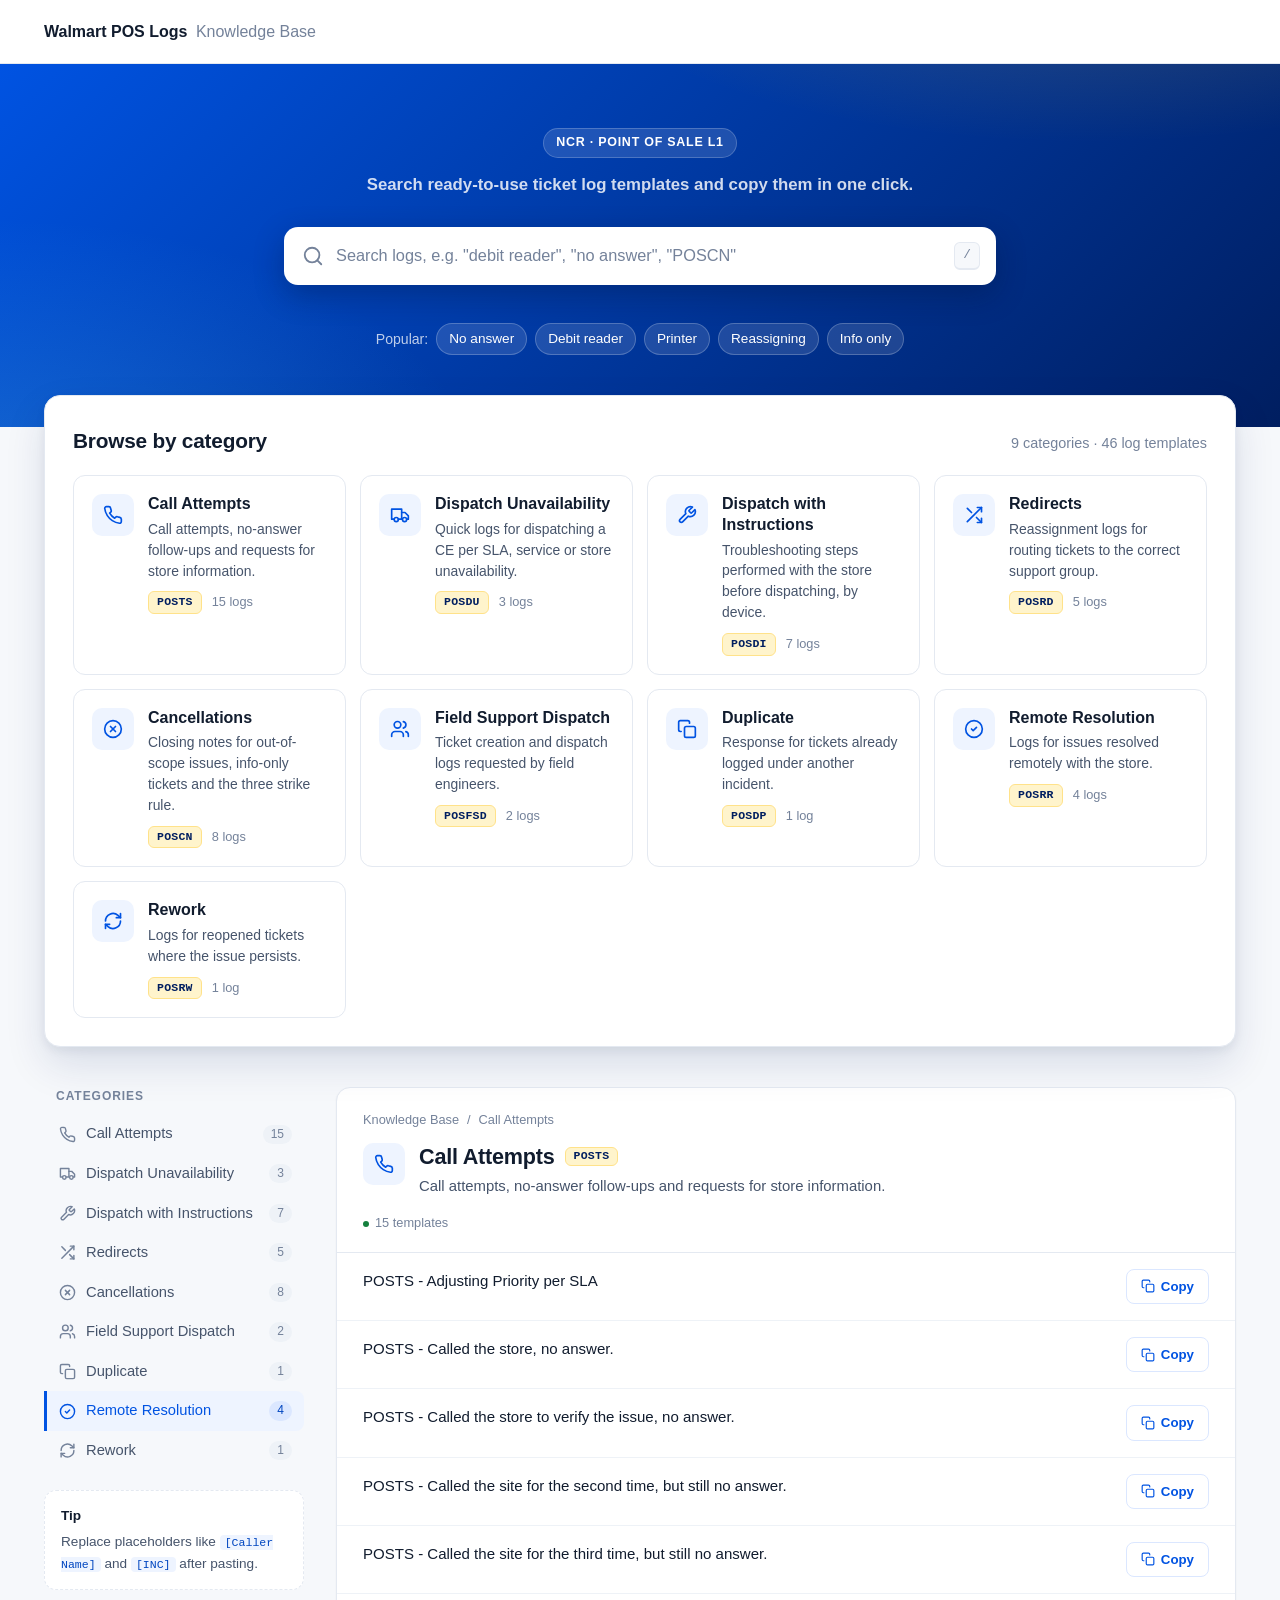
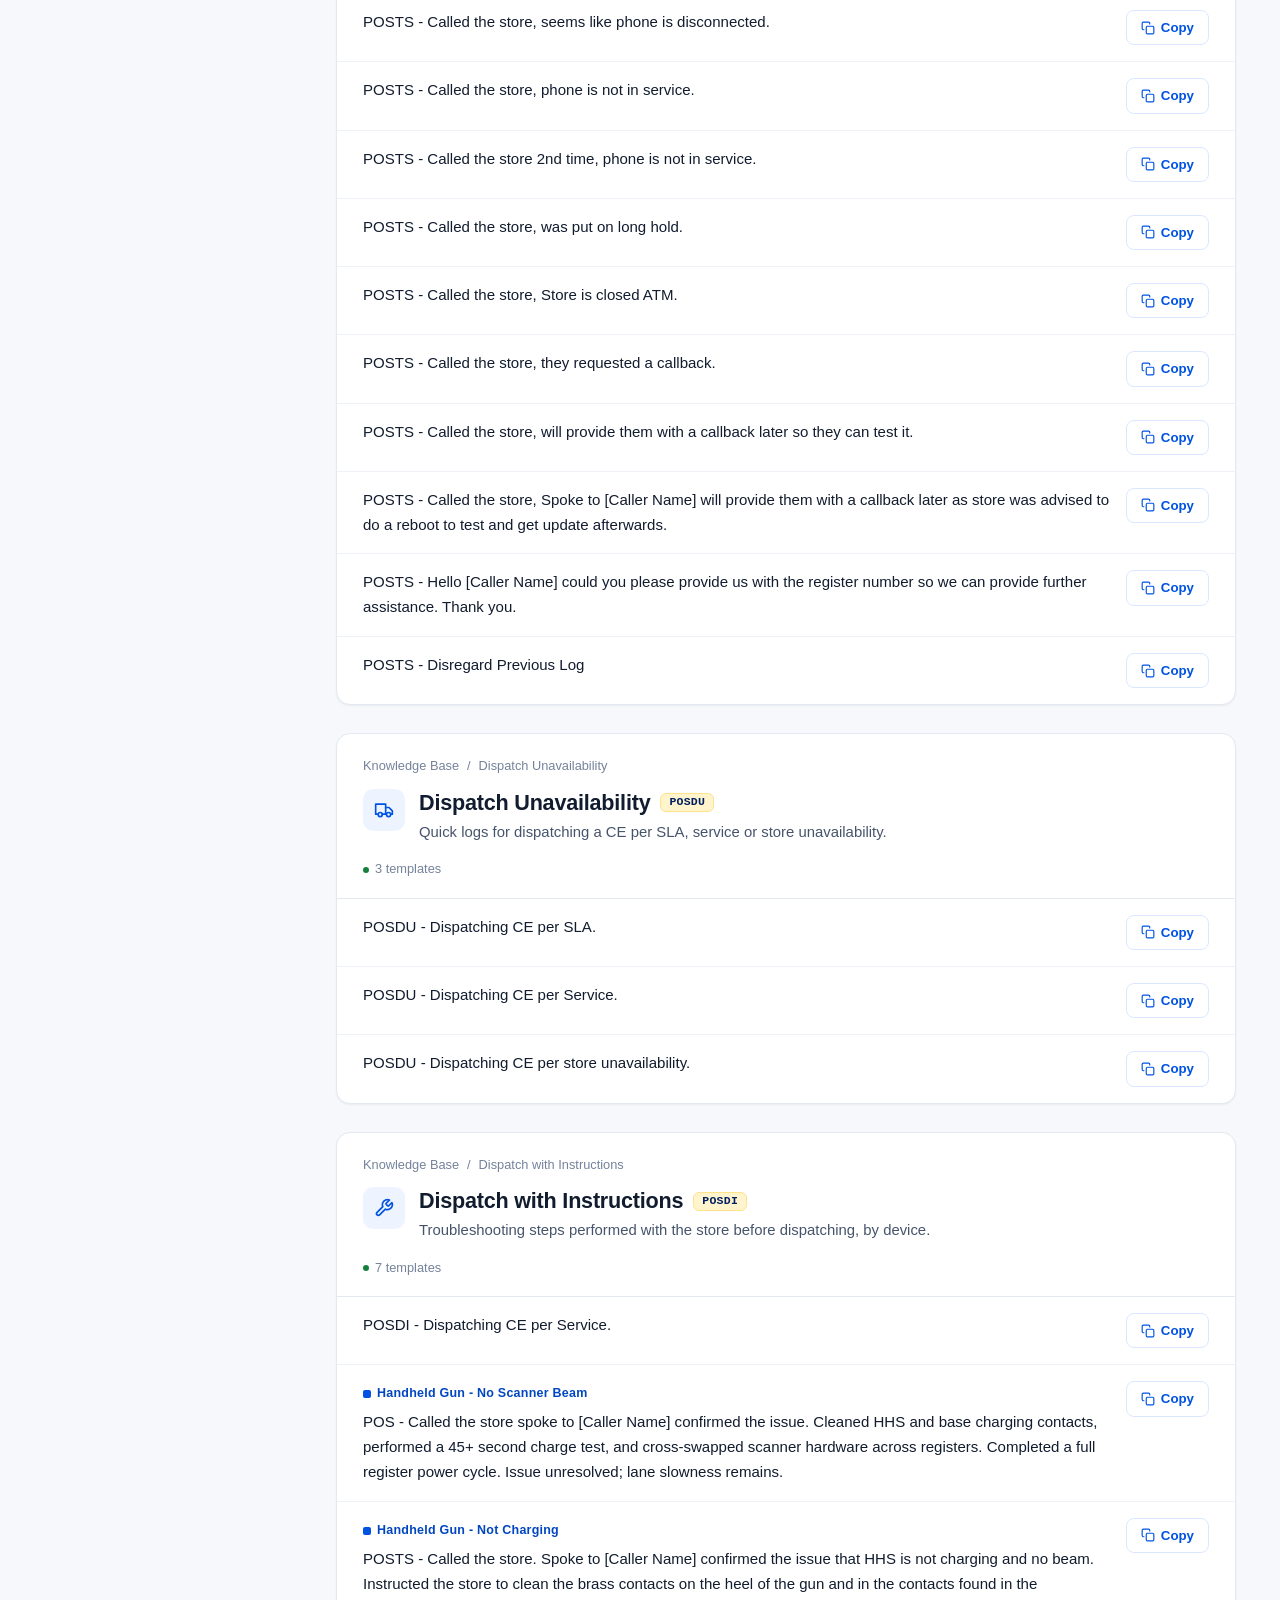
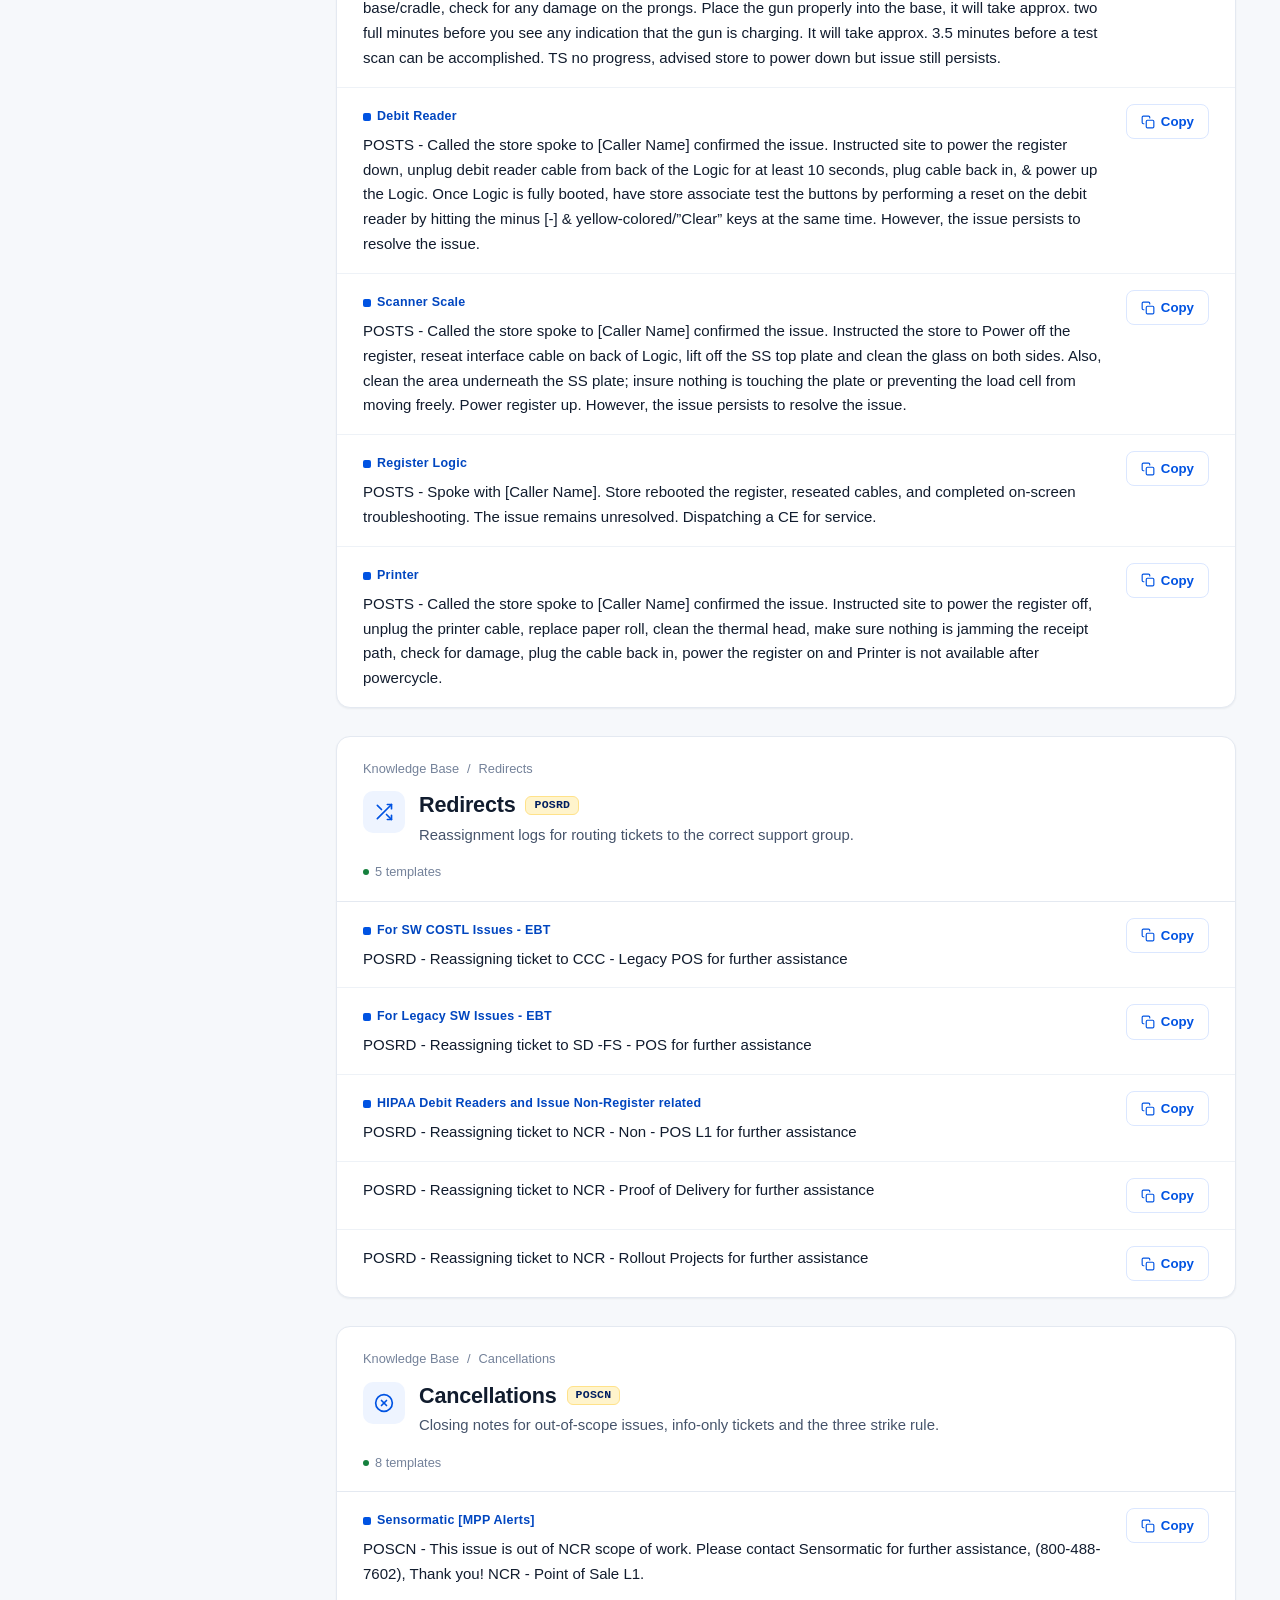
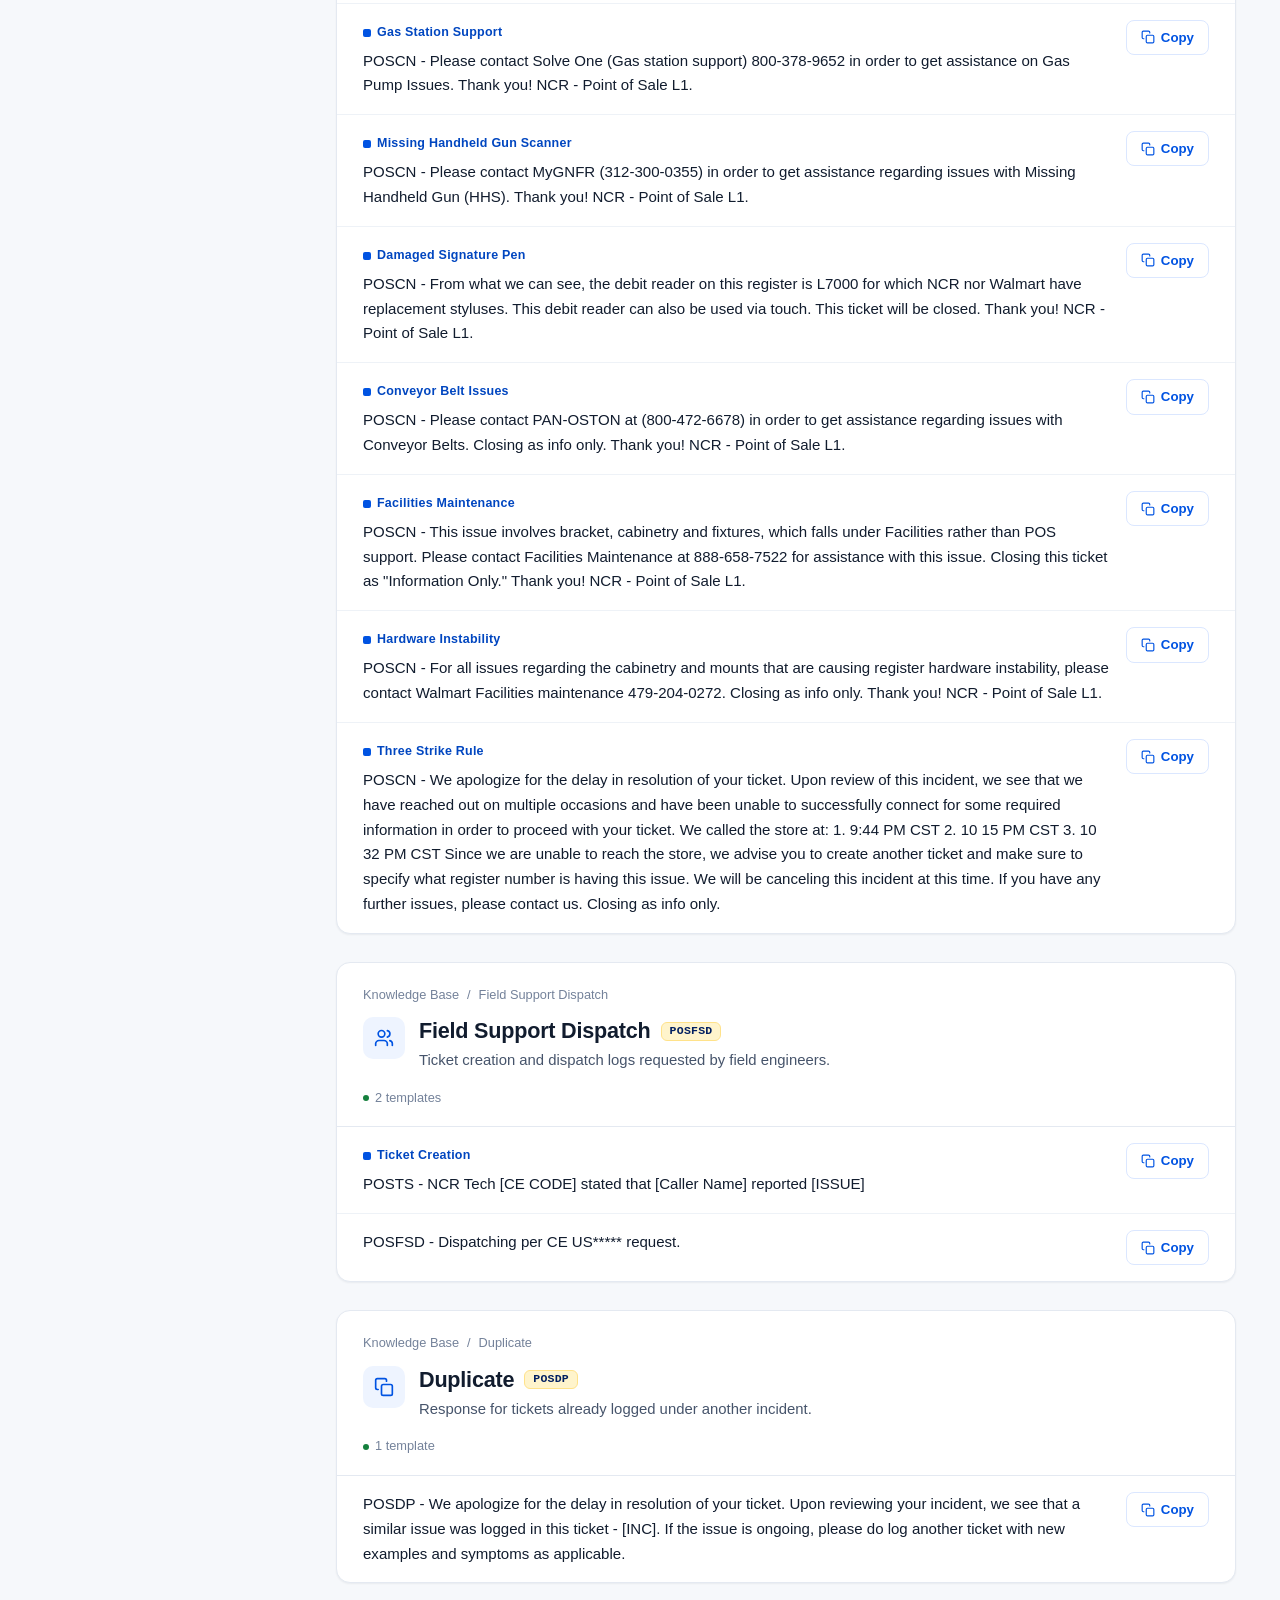
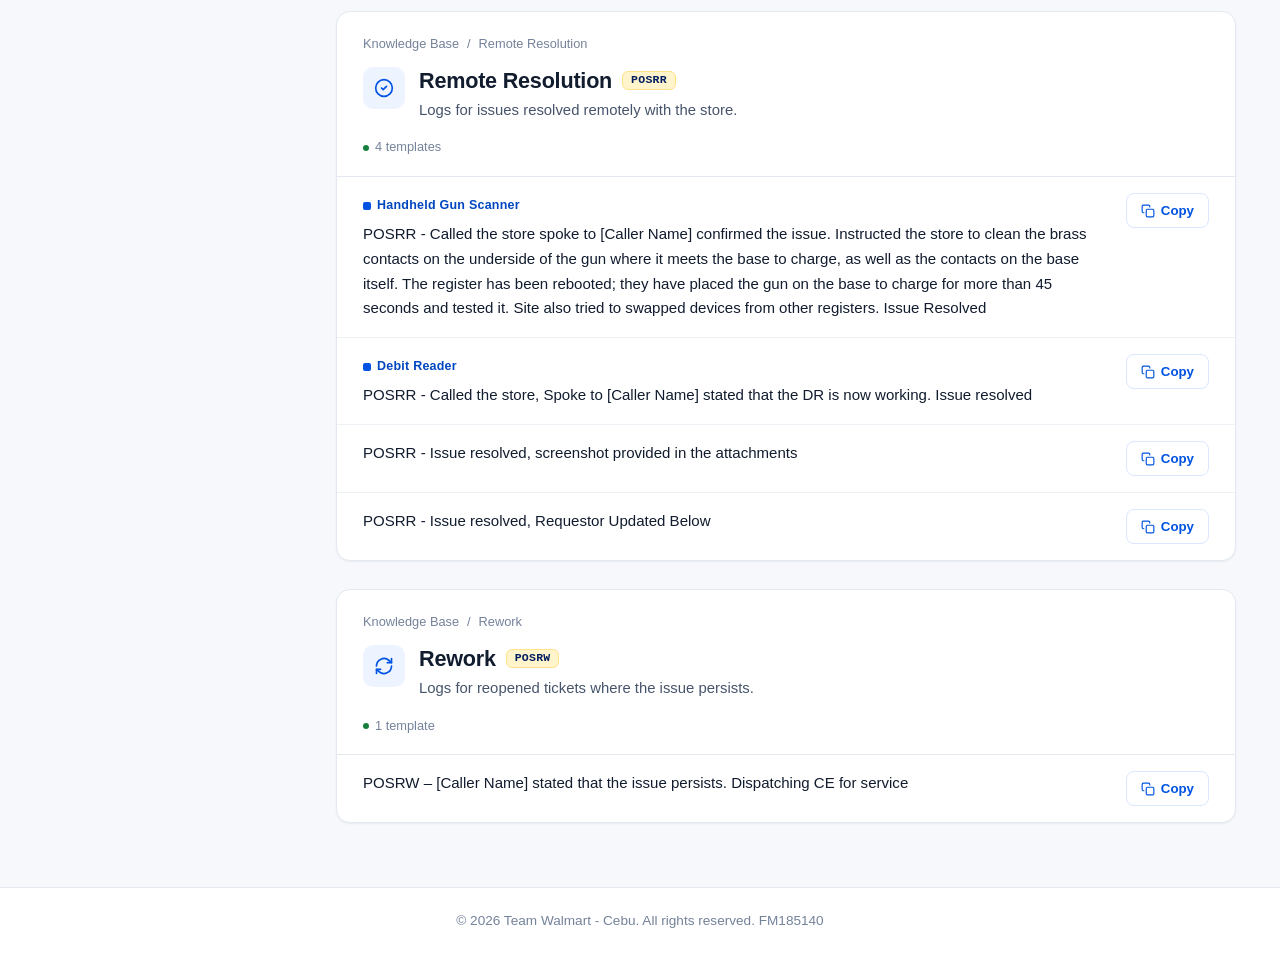
==== index.html @ 6856129a "Update header by removing logo and brand mark Removed logo image and commented out brand mark SVG." ====
<!DOCTYPE html>
<html lang="en">
<head>
  <meta charset="UTF-8">
  <meta name="viewport" content="width=device-width, initial-scale=1.0">
  <title>Walmart POS Logs — Knowledge Base</title>
  <link rel="icon" type="image/png" href="./img/walmart_ico.png">
  <link rel="stylesheet" href="style.css">
</head>
<body>
  <div id="top-anchor"></div>

  <header class="kb-topbar">
    <div class="kb-topbar-inner">
      <a href="#top-anchor" class="kb-brand">
        <!--span class="kb-brand-mark" aria-hidden="true">
          <svg viewBox="0 0 24 24" fill="none" stroke="currentColor" stroke-width="2" stroke-linecap="round" stroke-linejoin="round"><path d="M4 19.5v-15A2.5 2.5 0 0 1 6.5 2H20v20H6.5a2.5 2.5 0 0 1 0-5H20"/></svg>
      </span-->
        <span class="kb-brand-text">Walmart POS Logs <span class="kb-brand-sub"> Knowledge Base</span></span>
      </a>
     <!--nav class="kb-topnav" aria-label="Primary">
        <a href="#categories">Categories</a>
        <a href="#articles">All logs</a>
    </nav-->
    </div>
  </header>

  <section class="kb-hero">
    <div class="kb-hero-inner">
      <p class="kb-eyebrow">NCR · Point of Sale L1</p>
      <h2 class="kb-hero-lead">Search ready-to-use ticket log templates and copy them in one click.</h2>
      <div class="kb-search" role="search">
        <svg class="kb-search-icon" viewBox="0 0 24 24" fill="none" stroke="currentColor" stroke-width="2" stroke-linecap="round" stroke-linejoin="round" aria-hidden="true"><circle cx="11" cy="11" r="8"/><path d="m21 21-4.3-4.3"/></svg>
        <input type="search" id="kb-search-input" placeholder="Search logs, e.g. &quot;debit reader&quot;, &quot;no answer&quot;, &quot;POSCN&quot;" autocomplete="off" aria-label="Search logs">
        <kbd class="kb-search-kbd" aria-hidden="true">/</kbd>
      </div>
      <p class="kb-search-status" id="kb-search-status" aria-live="polite"></p>
      <div class="kb-popular">
        <span>Popular:</span>
        <button type="button" class="kb-chip" data-query="no answer">No answer</button>
        <button type="button" class="kb-chip" data-query="debit reader">Debit reader</button>
        <button type="button" class="kb-chip" data-query="printer">Printer</button>
        <button type="button" class="kb-chip" data-query="reassigning">Reassigning</button>
        <button type="button" class="kb-chip" data-query="info only">Info only</button>
      </div>
    </div>
  </section>

  <main class="hub">
    <section id="categories" class="kb-categories" aria-labelledby="categories-title">
      <div class="kb-section-head">
        <h2 id="categories-title">Browse by category</h2>
        <p>9 categories · 46 log templates</p>
      </div>
      <div class="grid">
        <a href="#pos" class="card">
          <span class="card-icon"><svg class="icon" viewBox="0 0 24 24" fill="none" stroke="currentColor" stroke-width="2" stroke-linecap="round" stroke-linejoin="round" aria-hidden="true"><path d="M22 16.9v3a2 2 0 0 1-2.2 2 19.8 19.8 0 0 1-8.6-3.1 19.5 19.5 0 0 1-6-6A19.8 19.8 0 0 1 2.1 4.2 2 2 0 0 1 4.1 2h3a2 2 0 0 1 2 1.7c.1.9.4 1.8.7 2.7a2 2 0 0 1-.5 2.1L8 9.8a16 16 0 0 0 6 6l1.3-1.3a2 2 0 0 1 2.1-.4c.9.3 1.8.6 2.7.7a2 2 0 0 1 1.7 2Z"/></svg></span>
          <div class="card-body">
            <div class="card-title">Call Attempts</div>
            <p class="card-desc">Call attempts, no-answer follow-ups and requests for store information.</p>
            <div class="card-tags"><span class="tag">POSTS</span><span class="card-count">15 logs</span></div>
          </div>
        </a>
        <a href="#posdu" class="card">
          <span class="card-icon"><svg class="icon" viewBox="0 0 24 24" fill="none" stroke="currentColor" stroke-width="2" stroke-linecap="round" stroke-linejoin="round" aria-hidden="true"><path d="M10 17h4V5H2v12h3"/><path d="M14 9h4l4 4v4h-2"/><circle cx="7.5" cy="17.5" r="2.5"/><circle cx="17.5" cy="17.5" r="2.5"/></svg></span>
          <div class="card-body">
            <div class="card-title">Dispatch Unavailability</div>
            <p class="card-desc">Quick logs for dispatching a CE per SLA, service or store unavailability.</p>
            <div class="card-tags"><span class="tag">POSDU</span><span class="card-count">3 logs</span></div>
          </div>
        </a>
        <a href="#posdi" class="card">
          <span class="card-icon"><svg class="icon" viewBox="0 0 24 24" fill="none" stroke="currentColor" stroke-width="2" stroke-linecap="round" stroke-linejoin="round" aria-hidden="true"><path d="M14.7 6.3a1 1 0 0 0 0 1.4l1.6 1.6a1 1 0 0 0 1.4 0l3.8-3.8a6 6 0 0 1-7.9 7.9l-6.9 6.9a2.1 2.1 0 0 1-3-3l6.9-6.9a6 6 0 0 1 7.9-7.9l-3.8 3.8Z"/></svg></span>
          <div class="card-body">
            <div class="card-title">Dispatch with Instructions</div>
            <p class="card-desc">Troubleshooting steps performed with the store before dispatching, by device.</p>
            <div class="card-tags"><span class="tag">POSDI</span><span class="card-count">7 logs</span></div>
          </div>
        </a>
        <a href="#posrd" class="card">
          <span class="card-icon"><svg class="icon" viewBox="0 0 24 24" fill="none" stroke="currentColor" stroke-width="2" stroke-linecap="round" stroke-linejoin="round" aria-hidden="true"><path d="M16 3h5v5"/><path d="M4 20 21 3"/><path d="M21 16v5h-5"/><path d="m15 15 6 6"/><path d="M4 4l5 5"/></svg></span>
          <div class="card-body">
            <div class="card-title">Redirects</div>
            <p class="card-desc">Reassignment logs for routing tickets to the correct support group.</p>
            <div class="card-tags"><span class="tag">POSRD</span><span class="card-count">5 logs</span></div>
          </div>
        </a>
        <a href="#poscn" class="card">
          <span class="card-icon"><svg class="icon" viewBox="0 0 24 24" fill="none" stroke="currentColor" stroke-width="2" stroke-linecap="round" stroke-linejoin="round" aria-hidden="true"><circle cx="12" cy="12" r="10"/><path d="m15 9-6 6"/><path d="m9 9 6 6"/></svg></span>
          <div class="card-body">
            <div class="card-title">Cancellations</div>
            <p class="card-desc">Closing notes for out-of-scope issues, info-only tickets and the three strike rule.</p>
            <div class="card-tags"><span class="tag">POSCN</span><span class="card-count">8 logs</span></div>
          </div>
        </a>
        <a href="#posfsd" class="card">
          <span class="card-icon"><svg class="icon" viewBox="0 0 24 24" fill="none" stroke="currentColor" stroke-width="2" stroke-linecap="round" stroke-linejoin="round" aria-hidden="true"><path d="M16 21v-2a4 4 0 0 0-4-4H6a4 4 0 0 0-4 4v2"/><circle cx="9" cy="7" r="4"/><path d="M22 21v-2a4 4 0 0 0-3-3.9"/><path d="M16 3.1a4 4 0 0 1 0 7.8"/></svg></span>
          <div class="card-body">
            <div class="card-title">Field Support Dispatch</div>
            <p class="card-desc">Ticket creation and dispatch logs requested by field engineers.</p>
            <div class="card-tags"><span class="tag">POSFSD</span><span class="card-count">2 logs</span></div>
          </div>
        </a>
        <a href="#posdp" class="card">
          <span class="card-icon"><svg class="icon" viewBox="0 0 24 24" fill="none" stroke="currentColor" stroke-width="2" stroke-linecap="round" stroke-linejoin="round" aria-hidden="true"><rect x="9" y="9" width="13" height="13" rx="2"/><path d="M5 15H4a2 2 0 0 1-2-2V4a2 2 0 0 1 2-2h9a2 2 0 0 1 2 2v1"/></svg></span>
          <div class="card-body">
            <div class="card-title">Duplicate</div>
            <p class="card-desc">Response for tickets already logged under another incident.</p>
            <div class="card-tags"><span class="tag">POSDP</span><span class="card-count">1 log</span></div>
          </div>
        </a>
        <a href="#posrr" class="card">
          <span class="card-icon"><svg class="icon" viewBox="0 0 24 24" fill="none" stroke="currentColor" stroke-width="2" stroke-linecap="round" stroke-linejoin="round" aria-hidden="true"><circle cx="12" cy="12" r="10"/><path d="m9 12 2 2 4-4"/></svg></span>
          <div class="card-body">
            <div class="card-title">Remote Resolution</div>
            <p class="card-desc">Logs for issues resolved remotely with the store.</p>
            <div class="card-tags"><span class="tag">POSRR</span><span class="card-count">4 logs</span></div>
          </div>
        </a>
        <a href="#posrw" class="card">
          <span class="card-icon"><svg class="icon" viewBox="0 0 24 24" fill="none" stroke="currentColor" stroke-width="2" stroke-linecap="round" stroke-linejoin="round" aria-hidden="true"><path d="M3 12a9 9 0 0 1 15-6.7L21 8"/><path d="M21 3v5h-5"/><path d="M21 12a9 9 0 0 1-15 6.7L3 16"/><path d="M8 16H3v5"/></svg></span>
          <div class="card-body">
            <div class="card-title">Rework</div>
            <p class="card-desc">Logs for reopened tickets where the issue persists.</p>
            <div class="card-tags"><span class="tag">POSRW</span><span class="card-count">1 log</span></div>
          </div>
        </a>
      </div>
    </section>

    <div id="articles" class="kb-layout">
      <aside class="kb-sidebar" aria-label="Categories">
        <p class="kb-sidebar-title">Categories</p>
        <nav>
          <ul class="kb-sidenav">
            <li><a href="#pos" data-target="pos"><svg class="icon" viewBox="0 0 24 24" fill="none" stroke="currentColor" stroke-width="2" stroke-linecap="round" stroke-linejoin="round" aria-hidden="true"><path d="M22 16.9v3a2 2 0 0 1-2.2 2 19.8 19.8 0 0 1-8.6-3.1 19.5 19.5 0 0 1-6-6A19.8 19.8 0 0 1 2.1 4.2 2 2 0 0 1 4.1 2h3a2 2 0 0 1 2 1.7c.1.9.4 1.8.7 2.7a2 2 0 0 1-.5 2.1L8 9.8a16 16 0 0 0 6 6l1.3-1.3a2 2 0 0 1 2.1-.4c.9.3 1.8.6 2.7.7a2 2 0 0 1 1.7 2Z"/></svg><span>Call Attempts</span><span class="kb-sidenav-count">15</span></a></li>
            <li><a href="#posdu" data-target="posdu"><svg class="icon" viewBox="0 0 24 24" fill="none" stroke="currentColor" stroke-width="2" stroke-linecap="round" stroke-linejoin="round" aria-hidden="true"><path d="M10 17h4V5H2v12h3"/><path d="M14 9h4l4 4v4h-2"/><circle cx="7.5" cy="17.5" r="2.5"/><circle cx="17.5" cy="17.5" r="2.5"/></svg><span>Dispatch Unavailability</span><span class="kb-sidenav-count">3</span></a></li>
            <li><a href="#posdi" data-target="posdi"><svg class="icon" viewBox="0 0 24 24" fill="none" stroke="currentColor" stroke-width="2" stroke-linecap="round" stroke-linejoin="round" aria-hidden="true"><path d="M14.7 6.3a1 1 0 0 0 0 1.4l1.6 1.6a1 1 0 0 0 1.4 0l3.8-3.8a6 6 0 0 1-7.9 7.9l-6.9 6.9a2.1 2.1 0 0 1-3-3l6.9-6.9a6 6 0 0 1 7.9-7.9l-3.8 3.8Z"/></svg><span>Dispatch with Instructions</span><span class="kb-sidenav-count">7</span></a></li>
            <li><a href="#posrd" data-target="posrd"><svg class="icon" viewBox="0 0 24 24" fill="none" stroke="currentColor" stroke-width="2" stroke-linecap="round" stroke-linejoin="round" aria-hidden="true"><path d="M16 3h5v5"/><path d="M4 20 21 3"/><path d="M21 16v5h-5"/><path d="m15 15 6 6"/><path d="M4 4l5 5"/></svg><span>Redirects</span><span class="kb-sidenav-count">5</span></a></li>
            <li><a href="#poscn" data-target="poscn"><svg class="icon" viewBox="0 0 24 24" fill="none" stroke="currentColor" stroke-width="2" stroke-linecap="round" stroke-linejoin="round" aria-hidden="true"><circle cx="12" cy="12" r="10"/><path d="m15 9-6 6"/><path d="m9 9 6 6"/></svg><span>Cancellations</span><span class="kb-sidenav-count">8</span></a></li>
            <li><a href="#posfsd" data-target="posfsd"><svg class="icon" viewBox="0 0 24 24" fill="none" stroke="currentColor" stroke-width="2" stroke-linecap="round" stroke-linejoin="round" aria-hidden="true"><path d="M16 21v-2a4 4 0 0 0-4-4H6a4 4 0 0 0-4 4v2"/><circle cx="9" cy="7" r="4"/><path d="M22 21v-2a4 4 0 0 0-3-3.9"/><path d="M16 3.1a4 4 0 0 1 0 7.8"/></svg><span>Field Support Dispatch</span><span class="kb-sidenav-count">2</span></a></li>
            <li><a href="#posdp" data-target="posdp"><svg class="icon" viewBox="0 0 24 24" fill="none" stroke="currentColor" stroke-width="2" stroke-linecap="round" stroke-linejoin="round" aria-hidden="true"><rect x="9" y="9" width="13" height="13" rx="2"/><path d="M5 15H4a2 2 0 0 1-2-2V4a2 2 0 0 1 2-2h9a2 2 0 0 1 2 2v1"/></svg><span>Duplicate</span><span class="kb-sidenav-count">1</span></a></li>
            <li><a href="#posrr" data-target="posrr"><svg class="icon" viewBox="0 0 24 24" fill="none" stroke="currentColor" stroke-width="2" stroke-linecap="round" stroke-linejoin="round" aria-hidden="true"><circle cx="12" cy="12" r="10"/><path d="m9 12 2 2 4-4"/></svg><span>Remote Resolution</span><span class="kb-sidenav-count">4</span></a></li>
            <li><a href="#posrw" data-target="posrw"><svg class="icon" viewBox="0 0 24 24" fill="none" stroke="currentColor" stroke-width="2" stroke-linecap="round" stroke-linejoin="round" aria-hidden="true"><path d="M3 12a9 9 0 0 1 15-6.7L21 8"/><path d="M21 3v5h-5"/><path d="M21 12a9 9 0 0 1-15 6.7L3 16"/><path d="M8 16H3v5"/></svg><span>Rework</span><span class="kb-sidenav-count">1</span></a></li>
          </ul>
        </nav>
        <div class="kb-help">
          <p class="kb-help-title">Tip</p>
          <p>Replace placeholders like <code>[Caller Name]</code> and <code>[INC]</code> after pasting.</p>
        </div>
      </aside>

      <div class="kb-content">
        <div class="kb-no-results" id="kb-no-results" hidden>
          <p class="kb-no-results-title">No logs match your search.</p>
          <p>Try a different keyword or <button type="button" class="kb-link-btn" id="kb-clear-search">clear the search</button>.</p>
        </div>

    <article id="pos" class="dashboard-panel">
      <header class="kb-article-head">
        <nav class="kb-breadcrumb" aria-label="Breadcrumb"><a href="#categories">Knowledge Base</a><span aria-hidden="true">/</span><span>Call Attempts</span></nav>
        <div class="kb-article-title">
          <span class="card-icon"><svg class="icon" viewBox="0 0 24 24" fill="none" stroke="currentColor" stroke-width="2" stroke-linecap="round" stroke-linejoin="round" aria-hidden="true"><path d="M22 16.9v3a2 2 0 0 1-2.2 2 19.8 19.8 0 0 1-8.6-3.1 19.5 19.5 0 0 1-6-6A19.8 19.8 0 0 1 2.1 4.2 2 2 0 0 1 4.1 2h3a2 2 0 0 1 2 1.7c.1.9.4 1.8.7 2.7a2 2 0 0 1-.5 2.1L8 9.8a16 16 0 0 0 6 6l1.3-1.3a2 2 0 0 1 2.1-.4c.9.3 1.8.6 2.7.7a2 2 0 0 1 1.7 2Z"/></svg></span>
          <div>
            <h2>Call Attempts <span class="tag">POSTS</span></h2>
            <p class="kb-article-desc">Call attempts, no-answer follow-ups and requests for store information.</p>
          </div>
        </div>
        <p class="kb-article-meta"><span class="kb-article-count">15 templates</span></p>
      </header>
      <table>
        <thead>
          <tr>
            <th>Call Attempts</th>
            <th></th>
          </tr>
        </thead>
        <tbody>
          <tr>
            <td><p class="log-text">POSTS - Adjusting Priority per SLA</p></td>
            <td class="action-cell">
              <span class="status-msg">Copied!</span>
              <button class="btn" onclick="copyLog(this)">Copy</button>
            </td>
          </tr>
          <tr>
            <td><p class="log-text">POSTS - Called the store, no answer.</p></td>
            <td class="action-cell">
              <span class="status-msg">Copied!</span>
              <button class="btn" onclick="copyLog(this)">Copy</button>
            </td>
          </tr>
          <tr>
            <td><p class="log-text">POSTS - Called the store to verify the issue, no answer.</p></td>
            <td class="action-cell">
              <span class="status-msg">Copied!</span>
              <button class="btn" onclick="copyLog(this)">Copy</button>
            </td>
          </tr>
          <tr>
            <td><p class="log-text">POSTS - Called the site for the second time, but still no answer.</p></td>
            <td class="action-cell">
              <span class="status-msg">Copied!</span>
              <button class="btn" onclick="copyLog(this)">Copy</button>
            </td>
          </tr>
          <tr>
            <td><p class="log-text">POSTS - Called the site for the third time, but still no answer.</p></td>
            <td class="action-cell">
              <span class="status-msg">Copied!</span>
              <button class="btn" onclick="copyLog(this)">Copy</button>
            </td>
          </tr>
          <tr>
            <td><p class="log-text">POSTS - Called the store, seems like phone is disconnected.</p></td>
            <td class="action-cell">
              <span class="status-msg">Copied!</span>
              <button class="btn" onclick="copyLog(this)">Copy</button>
            </td>
          </tr>
          <tr>
            <td><p class="log-text">POSTS - Called the store, phone is not in service.</p></td>
            <td class="action-cell">
              <span class="status-msg">Copied!</span>
              <button class="btn" onclick="copyLog(this)">Copy</button>
            </td>
          </tr>
          <tr>
            <td><p class="log-text">POSTS - Called the store 2nd time, phone is not in service.</p></td>
            <td class="action-cell">
              <span class="status-msg">Copied!</span>
              <button class="btn" onclick="copyLog(this)">Copy</button>
            </td>
          </tr>
          <tr>
            <td><p class="log-text">POSTS - Called the store, was put on long hold.</p></td>
            <td class="action-cell">
              <span class="status-msg">Copied!</span>
              <button class="btn" onclick="copyLog(this)">Copy</button>
            </td>
          </tr>
          <tr>
            <td><p class="log-text">POSTS - Called the store, Store is closed ATM.</p></td>
            <td class="action-cell">
              <span class="status-msg">Copied!</span>
              <button class="btn" onclick="copyLog(this)">Copy</button>
            </td>
          </tr>
          <tr>
            <td><p class="log-text">POSTS - Called the store, they requested a callback.</p></td>
            <td class="action-cell">
              <span class="status-msg">Copied!</span>
              <button class="btn" onclick="copyLog(this)">Copy</button>
            </td>
          </tr>
          <tr>
            <td><p class="log-text">POSTS - Called the store, will provide them with a callback later so they can test it.</p></td>
            <td class="action-cell">
              <span class="status-msg">Copied!</span>
              <button class="btn" onclick="copyLog(this)">Copy</button>
            </td>
          </tr>
          <tr>
            <td><p class="log-text">POSTS - Called the store, Spoke to [Caller Name] will provide them with a callback later as store was advised to do a reboot to test and get update afterwards.</p></td>
            <td class="action-cell">
              <span class="status-msg">Copied!</span>
              <button class="btn" onclick="copyLog(this)">Copy</button>
            </td>
          </tr>
          <tr>
            <td><p class="log-text">POSTS - Hello [Caller Name] could you please provide us with the register number so we can provide further assistance. Thank you.</p></td>
            <td class="action-cell">
              <span class="status-msg">Copied!</span>
              <button class="btn" onclick="copyLog(this)">Copy</button>
            </td>
          </tr>
          <tr>
            <td><p class="log-text">POSTS - Disregard Previous Log</p></td>
            <td class="action-cell">
              <span class="status-msg">Copied!</span>
              <button class="btn" onclick="copyLog(this)">Copy</button>
            </td>
          </tr>
        </tbody>
      </table>
    </article>

    <article id="posdu" class="dashboard-panel">
      <header class="kb-article-head">
        <nav class="kb-breadcrumb" aria-label="Breadcrumb"><a href="#categories">Knowledge Base</a><span aria-hidden="true">/</span><span>Dispatch Unavailability</span></nav>
        <div class="kb-article-title">
          <span class="card-icon"><svg class="icon" viewBox="0 0 24 24" fill="none" stroke="currentColor" stroke-width="2" stroke-linecap="round" stroke-linejoin="round" aria-hidden="true"><path d="M10 17h4V5H2v12h3"/><path d="M14 9h4l4 4v4h-2"/><circle cx="7.5" cy="17.5" r="2.5"/><circle cx="17.5" cy="17.5" r="2.5"/></svg></span>
          <div>
            <h2>Dispatch Unavailability <span class="tag">POSDU</span></h2>
            <p class="kb-article-desc">Quick logs for dispatching a CE per SLA, service or store unavailability.</p>
          </div>
        </div>
        <p class="kb-article-meta"><span class="kb-article-count">3 templates</span></p>
      </header>
      <table>
        <thead>
          <tr>
            <th>Dispatch Unavailability</th>
            <th></th>
          </tr>
        </thead>
        <tbody>
          <tr>
            <td><p class="log-text">POSDU - Dispatching CE per SLA.</p></td>
            <td class="action-cell">
              <span class="status-msg">Copied!</span>
              <button class="btn" onclick="copyLog(this)">Copy</button>
            </td>
          </tr>
          <tr>
            <td><p class="log-text">POSDU - Dispatching CE per Service.</p></td>
            <td class="action-cell">
              <span class="status-msg">Copied!</span>
              <button class="btn" onclick="copyLog(this)">Copy</button>
            </td>
          </tr>
          <tr>
            <td><p class="log-text">POSDU - Dispatching CE per store unavailability.</p></td>
            <td class="action-cell">
              <span class="status-msg">Copied!</span>
              <button class="btn" onclick="copyLog(this)">Copy</button>
            </td>
          </tr>
        </tbody>
      </table>
    </article>

    <article id="posdi" class="dashboard-panel">
      <header class="kb-article-head">
        <nav class="kb-breadcrumb" aria-label="Breadcrumb"><a href="#categories">Knowledge Base</a><span aria-hidden="true">/</span><span>Dispatch with Instructions</span></nav>
        <div class="kb-article-title">
          <span class="card-icon"><svg class="icon" viewBox="0 0 24 24" fill="none" stroke="currentColor" stroke-width="2" stroke-linecap="round" stroke-linejoin="round" aria-hidden="true"><path d="M14.7 6.3a1 1 0 0 0 0 1.4l1.6 1.6a1 1 0 0 0 1.4 0l3.8-3.8a6 6 0 0 1-7.9 7.9l-6.9 6.9a2.1 2.1 0 0 1-3-3l6.9-6.9a6 6 0 0 1 7.9-7.9l-3.8 3.8Z"/></svg></span>
          <div>
            <h2>Dispatch with Instructions <span class="tag">POSDI</span></h2>
            <p class="kb-article-desc">Troubleshooting steps performed with the store before dispatching, by device.</p>
          </div>
        </div>
        <p class="kb-article-meta"><span class="kb-article-count">7 templates</span></p>
      </header>

      <table>
        <thead>
          <tr>
            <th>Dispatch with Instructions</th>
            <th></th>
          </tr>
        </thead>
        <tbody>
          <tr>
            <td>
              <p class="log-text">POSDI - Dispatching CE per Service.</p>
            </td>
            <td class="action-cell">
              <span class="status-msg">Copied!</span>
              <button class="btn" onclick="copyLog(this)">Copy</button>
            </td>
          </tr>
          <tr>
            <td>
              <div class="label-tag">Handheld Gun - No Scanner Beam</div>
              <p class="log-text">POS - Called the store spoke to [Caller Name] confirmed the issue. Cleaned HHS and base charging contacts, performed a 45+ second charge test, and cross-swapped scanner hardware across registers. Completed a full register power cycle. Issue unresolved; lane slowness remains.</p>
            </td>
            <td class="action-cell">
              <span class="status-msg">Copied!</span>
              <button class="btn" onclick="copyLog(this)">Copy</button>
            </td>
          </tr>
          <tr>
            <td>
              <div class="label-tag">Handheld Gun - Not Charging</div>
              <p class="log-text">POSTS - Called the store. Spoke to [Caller Name] confirmed the issue that HHS is not charging and no beam. Instructed the store to clean the brass contacts on the heel of the gun and in the contacts found in the base/cradle, check for any damage on the prongs. Place the gun properly into the base, it will take approx. two full minutes before you see any indication that the gun is charging. It will take approx. 3.5 minutes before a test scan can be accomplished. TS no progress, advised store to power down but issue still persists.</p>
            </td>
            <td class="action-cell">
              <span class="status-msg">Copied!</span>
              <button class="btn" onclick="copyLog(this)">Copy</button>
            </td>
          </tr>
          <tr>
            <td>
              <div class="label-tag">Debit Reader</div>
              <p class="log-text">POSTS - Called the store spoke to [Caller Name] confirmed the issue. Instructed site to power the register down, unplug debit reader cable from back of the Logic for at least 10 seconds, plug cable back in, & power up the Logic. Once Logic is fully booted, have store associate test the buttons by performing a reset on the debit reader by hitting the minus [-] & yellow-colored/”Clear” keys at the same time. However, the issue persists to resolve the issue.</p>
            </td>
            <td class="action-cell">
              <span class="status-msg">Copied!</span>
              <button class="btn" onclick="copyLog(this)">Copy</button>
            </td>
          </tr>
          <tr>
            <td>
              <div class="label-tag">Scanner Scale</div>
              <p class="log-text">POSTS - Called the store spoke to [Caller Name] confirmed the issue. Instructed the store to Power off the register, reseat interface cable on back of Logic, lift off the SS top plate and clean the glass on both sides. Also, clean the area underneath the SS plate; insure nothing is touching the plate or preventing the load cell from moving freely. Power register up. However, the issue persists to resolve the issue.</p>
            </td>
            <td class="action-cell">
              <span class="status-msg">Copied!</span>
              <button class="btn" onclick="copyLog(this)">Copy</button>
            </td>
          </tr>
          <tr>
            <td>
              <div class="label-tag">Register Logic</div>
              <p class="log-text">POSTS - Spoke with [Caller Name]. Store rebooted the register, reseated cables, and completed on-screen troubleshooting. The issue remains unresolved. Dispatching a CE for service.</p>
            </td>
            <td class="action-cell">
              <span class="status-msg">Copied!</span>
              <button class="btn" onclick="copyLog(this)">Copy</button>
            </td>
          </tr>
          <tr>
            <td>
              <div class="label-tag">Printer</div>
              <p class="log-text">POSTS - Called the store spoke to [Caller Name] confirmed the issue. Instructed site to power the register off, unplug the printer cable, replace paper roll, clean the thermal head, make sure nothing is jamming the receipt path, check for damage, plug the cable back in, power the register on and Printer is not available after powercycle.</p>
            </td>
            <td class="action-cell">
              <span class="status-msg">Copied!</span>
              <button class="btn" onclick="copyLog(this)">Copy</button>
            </td>
          </tr>
        </tbody>
      </table>
    </article>

    <article id="posrd" class="dashboard-panel">
      <header class="kb-article-head">
        <nav class="kb-breadcrumb" aria-label="Breadcrumb"><a href="#categories">Knowledge Base</a><span aria-hidden="true">/</span><span>Redirects</span></nav>
        <div class="kb-article-title">
          <span class="card-icon"><svg class="icon" viewBox="0 0 24 24" fill="none" stroke="currentColor" stroke-width="2" stroke-linecap="round" stroke-linejoin="round" aria-hidden="true"><path d="M16 3h5v5"/><path d="M4 20 21 3"/><path d="M21 16v5h-5"/><path d="m15 15 6 6"/><path d="M4 4l5 5"/></svg></span>
          <div>
            <h2>Redirects <span class="tag">POSRD</span></h2>
            <p class="kb-article-desc">Reassignment logs for routing tickets to the correct support group.</p>
          </div>
        </div>
        <p class="kb-article-meta"><span class="kb-article-count">5 templates</span></p>
      </header>
    <table>
        <thead>
        <tr>
          <th>Redirects</th>
          <th></th>
        </tr>
      </thead>
      <tbody>
        <tr>
          <td>
            <div class="label-tag">For SW COSTL Issues - EBT </div>
            <p class="log-text">POSRD - Reassigning ticket to CCC - Legacy POS for further assistance</p>
          </td>
          <td class="action-cell">
            <span class="status-msg">Copied!</span>
            <button class="btn" onclick="copyLog(this)">Copy</button>
          </td>
        </tr>
        <tr>
          <td>
            <div class="label-tag">For Legacy SW Issues - EBT</div>
            <p class="log-text">POSRD - Reassigning ticket to SD -FS - POS for further assistance </p>
          </td>
          <td class="action-cell">
            <span class="status-msg">Copied!</span>
            <button class="btn" onclick="copyLog(this)">Copy</button>
          </td>
        </tr>
        <tr>
          <td>
            <div class="label-tag">HIPAA Debit Readers and Issue Non-Register related</div>
            <p class="log-text">POSRD - Reassigning ticket to NCR - Non - POS L1 for further assistance</p>
          </td>
          <td class="action-cell">
            <span class="status-msg">Copied!</span>
            <button class="btn" onclick="copyLog(this)">Copy</button>
          </td>
        </tr>
        <tr>
          <td>
            <!-- <div class="label-tag">For HIPAA Debit Readers</div> -->
            <p class="log-text">POSRD - Reassigning ticket to NCR - Proof of Delivery for further assistance</p>
          </td>
          <td class="action-cell">
            <span class="status-msg">Copied!</span>
            <button class="btn" onclick="copyLog(this)">Copy</button>
          </td>
        </tr>
        <tr>
          <td>
            <!-- <div class="label-tag">For HIPAA Debit Readers</div> -->
            <p class="log-text">POSRD - Reassigning ticket to NCR - Rollout Projects for further assistance</p>
          </td>
          <td class="action-cell">
            <span class="status-msg">Copied!</span>
            <button class="btn" onclick="copyLog(this)">Copy</button>
          </td>
        </tr>
    </table>
    </article>

    <article id="poscn" class="dashboard-panel">
      <header class="kb-article-head">
        <nav class="kb-breadcrumb" aria-label="Breadcrumb"><a href="#categories">Knowledge Base</a><span aria-hidden="true">/</span><span>Cancellations</span></nav>
        <div class="kb-article-title">
          <span class="card-icon"><svg class="icon" viewBox="0 0 24 24" fill="none" stroke="currentColor" stroke-width="2" stroke-linecap="round" stroke-linejoin="round" aria-hidden="true"><circle cx="12" cy="12" r="10"/><path d="m15 9-6 6"/><path d="m9 9 6 6"/></svg></span>
          <div>
            <h2>Cancellations <span class="tag">POSCN</span></h2>
            <p class="kb-article-desc">Closing notes for out-of-scope issues, info-only tickets and the three strike rule.</p>
          </div>
        </div>
        <p class="kb-article-meta"><span class="kb-article-count">8 templates</span></p>
      </header>
    <table>
        <thead>
        <tr>
          <th>Cancellations</th>
          <th></th>
        </tr>
      </thead>
      <tbody>
        <tr>
          <td>
            <div class="label-tag">Sensormatic [MPP Alerts]</div>
            <p class="log-text">POSCN - This issue is out of NCR scope of work. Please contact Sensormatic for further assistance, (800-488-7602), Thank you! NCR - Point of Sale L1.</p>
          </td>
          <td class="action-cell">
            <span class="status-msg">Copied!</span>
            <button class="btn" onclick="copyLog(this)">Copy</button>
          </td>
        </tr>
        <tr>
          <td>
            <div class="label-tag">Gas Station Support</div>
            <p class="log-text">POSCN - Please contact Solve One (Gas station support) 800-378-9652 in order to get assistance on Gas Pump Issues. Thank you! NCR - Point of Sale L1.</p>
          </td>
          <td class="action-cell">
            <span class="status-msg">Copied!</span>
            <button class="btn" onclick="copyLog(this)">Copy</button>
          </td>
        </tr>
        <tr>
          <td>
            <div class="label-tag">Missing Handheld Gun Scanner</div>
            <p class="log-text">POSCN - Please contact MyGNFR (312-300-0355) in order to get assistance regarding issues with Missing Handheld Gun (HHS). Thank you! NCR - Point of Sale L1.</p>
          </td>
          <td class="action-cell">
            <span class="status-msg">Copied!</span>
            <button class="btn" onclick="copyLog(this)">Copy</button>
          </td>
        </tr>
        <tr>
          <td>
            <div class="label-tag">Damaged Signature Pen</div>
            <p class="log-text">POSCN - From what we can see, the debit reader on this register is L7000 for which NCR nor Walmart have replacement styluses. This debit reader can also be used via touch. This ticket will be closed. Thank you! NCR - Point of Sale L1.</p>
          </td>
          <td class="action-cell">
            <span class="status-msg">Copied!</span>
            <button class="btn" onclick="copyLog(this)">Copy</button>
          </td>
        </tr>
        <tr>
          <td>
            <div class="label-tag">Conveyor Belt Issues</div>
            <p class="log-text">POSCN - Please contact PAN-OSTON at (800-472-6678) in order to get assistance regarding issues with Conveyor Belts. Closing as info only. Thank you! NCR - Point of Sale L1.</p>
          </td>
          <td class="action-cell">
            <span class="status-msg">Copied!</span>
            <button class="btn" onclick="copyLog(this)">Copy</button>
          </td>
        </tr>
        <tr>
          <td>
            <div class="label-tag">Facilities Maintenance</div>
            <p class="log-text">POSCN - This issue involves bracket, cabinetry and fixtures, which falls under Facilities rather than POS support. Please contact Facilities Maintenance at 888-658-7522 for assistance with this issue. Closing this ticket as "Information Only." Thank you! NCR - Point of Sale L1.</p>
          </td>
          <td class="action-cell">
            <span class="status-msg">Copied!</span>
            <button class="btn" onclick="copyLog(this)">Copy</button>
          </td>
        </tr>
        <tr>
          <td>
            <div class="label-tag">Hardware Instability</div>
            <p class="log-text">POSCN - For all issues regarding the cabinetry and mounts that are causing register hardware instability, please contact Walmart Facilities maintenance 479-204-0272. Closing as info only. Thank you! NCR - Point of Sale L1.</p>
          </td>
          <td class="action-cell">
            <span class="status-msg">Copied!</span>
            <button class="btn" onclick="copyLog(this)">Copy</button>
          </td>
        </tr>
        <tr>
          <td>
            <div class="label-tag">Three Strike Rule</div>
            <p class="log-text">POSCN - We apologize for the delay in resolution of your ticket.  Upon review of this incident, we see that we have reached out on multiple occasions and have been unable to successfully connect for some required information in order to proceed with your ticket.
                We called the store at:
                    1. 9:44 PM CST     
                    2. 10 15 PM CST      
                    3. 10 32 PM CST      
            Since we are unable to reach the store, we advise you to create another ticket and make sure to specify what register number is having this issue. We will be canceling this incident at this time. If you have any further issues, please contact us. Closing as info only.
            </p>
          </td>
          <td class="action-cell">
            <span class="status-msg">Copied!</span>
            <button class="btn" onclick="copyLog(this)">Copy</button>
          </td>
        </tr>
    </table>
    </article>

    <article id="posfsd" class="dashboard-panel">
      <header class="kb-article-head">
        <nav class="kb-breadcrumb" aria-label="Breadcrumb"><a href="#categories">Knowledge Base</a><span aria-hidden="true">/</span><span>Field Support Dispatch</span></nav>
        <div class="kb-article-title">
          <span class="card-icon"><svg class="icon" viewBox="0 0 24 24" fill="none" stroke="currentColor" stroke-width="2" stroke-linecap="round" stroke-linejoin="round" aria-hidden="true"><path d="M16 21v-2a4 4 0 0 0-4-4H6a4 4 0 0 0-4 4v2"/><circle cx="9" cy="7" r="4"/><path d="M22 21v-2a4 4 0 0 0-3-3.9"/><path d="M16 3.1a4 4 0 0 1 0 7.8"/></svg></span>
          <div>
            <h2>Field Support Dispatch <span class="tag">POSFSD</span></h2>
            <p class="kb-article-desc">Ticket creation and dispatch logs requested by field engineers.</p>
          </div>
        </div>
        <p class="kb-article-meta"><span class="kb-article-count">2 templates</span></p>
      </header>
    <table>
        <thead>
        <tr>
          <th>Field Support Dispatch</th>
          <th></th>
        </tr>
      </thead>
      <tbody>
        <tr>
          <td>
            <div class="label-tag">Ticket Creation</div>
            <p class="log-text">POSTS - NCR Tech [CE CODE] stated that [Caller Name] reported [ISSUE]</p>
          </td>
          <td class="action-cell">
            <span class="status-msg">Copied!</span>
            <button class="btn" onclick="copyLog(this)">Copy</button>
          </td>
        </tr>
        <tr>
          <td>
            <p class="log-text">POSFSD - Dispatching per CE US***** request.</p>
          </td>
          <td class="action-cell">
            <span class="status-msg">Copied!</span>
            <button class="btn" onclick="copyLog(this)">Copy</button>
          </td>
        </tr>
    </table>
    </article>

    <article id="posdp" class="dashboard-panel">
      <header class="kb-article-head">
        <nav class="kb-breadcrumb" aria-label="Breadcrumb"><a href="#categories">Knowledge Base</a><span aria-hidden="true">/</span><span>Duplicate</span></nav>
        <div class="kb-article-title">
          <span class="card-icon"><svg class="icon" viewBox="0 0 24 24" fill="none" stroke="currentColor" stroke-width="2" stroke-linecap="round" stroke-linejoin="round" aria-hidden="true"><rect x="9" y="9" width="13" height="13" rx="2"/><path d="M5 15H4a2 2 0 0 1-2-2V4a2 2 0 0 1 2-2h9a2 2 0 0 1 2 2v1"/></svg></span>
          <div>
            <h2>Duplicate <span class="tag">POSDP</span></h2>
            <p class="kb-article-desc">Response for tickets already logged under another incident.</p>
          </div>
        </div>
        <p class="kb-article-meta"><span class="kb-article-count">1 template</span></p>
      </header>
    <table>
        <thead>
        <tr>
          <th>Duplicate</th>
          <th></th>
        </tr>
      </thead>
      <tbody>
        <tr>
          <td>
            <!--<div class="label-tag">Handheld Gun Scanner</div>-->
            <p class="log-text">POSDP - We apologize for the delay in resolution of your ticket. Upon reviewing your incident, we see that a similar issue was logged in this ticket - [INC]. If the issue is ongoing, please do log another ticket with new examples and symptoms as applicable.</p>
          </td>
          <td class="action-cell">
            <span class="status-msg">Copied!</span>
            <button class="btn" onclick="copyLog(this)">Copy</button>
          </td>
        </tr>
    </table>
    </article>

    <article id="posrr" class="dashboard-panel">
      <header class="kb-article-head">
        <nav class="kb-breadcrumb" aria-label="Breadcrumb"><a href="#categories">Knowledge Base</a><span aria-hidden="true">/</span><span>Remote Resolution</span></nav>
        <div class="kb-article-title">
          <span class="card-icon"><svg class="icon" viewBox="0 0 24 24" fill="none" stroke="currentColor" stroke-width="2" stroke-linecap="round" stroke-linejoin="round" aria-hidden="true"><circle cx="12" cy="12" r="10"/><path d="m9 12 2 2 4-4"/></svg></span>
          <div>
            <h2>Remote Resolution <span class="tag">POSRR</span></h2>
            <p class="kb-article-desc">Logs for issues resolved remotely with the store.</p>
          </div>
        </div>
        <p class="kb-article-meta"><span class="kb-article-count">4 templates</span></p>
      </header>
    <table>
        <thead>
        <tr>
          <th>Remote Resolution</th>
          <th></th>
        </tr>
      </thead>
      <tbody>
        <tr>
          <td>
            <div class="label-tag">Handheld Gun Scanner</div>
            <p class="log-text">POSRR - Called the store spoke to [Caller Name] confirmed the issue. Instructed the store to clean the brass contacts on the underside of the gun where it meets the base to charge, as well as the contacts on the base itself. The register has been rebooted; they have placed the gun on the base to charge for more than 45 seconds and tested it. Site also tried to swapped devices from other registers. Issue Resolved
</p>
          </td>
          <td class="action-cell">
            <span class="status-msg">Copied!</span>
            <button class="btn" onclick="copyLog(this)">Copy</button>
          </td>
        </tr>
        <tr>
          <td>
            <div class="label-tag">Debit Reader</div>
            <p class="log-text">POSRR - Called the store, Spoke to [Caller Name] stated that the DR is now working. Issue resolved
 </p>
          </td>
          <td class="action-cell">
            <span class="status-msg">Copied!</span>
            <button class="btn" onclick="copyLog(this)">Copy</button>
          </td>
        </tr>
        <tr>
          <td>
            <!-- <div class="label-tag">For HIPAA Debit Readers</div> -->
            <p class="log-text">POSRR - Issue resolved, screenshot provided in the attachments</p>
          </td>
          <td class="action-cell">
            <span class="status-msg">Copied!</span>
            <button class="btn" onclick="copyLog(this)">Copy</button>
          </td>
        </tr>
        <tr>
          <td>
            <!-- <div class="label-tag">For HIPAA Debit Readers</div> -->
            <p class="log-text">POSRR - Issue resolved, Requestor Updated Below</p>
          </td>
          <td class="action-cell">
            <span class="status-msg">Copied!</span>
            <button class="btn" onclick="copyLog(this)">Copy</button>
          </td>
        </tr>
    </table>
    </article>

    <article id="posrw" class="dashboard-panel">
      <header class="kb-article-head">
        <nav class="kb-breadcrumb" aria-label="Breadcrumb"><a href="#categories">Knowledge Base</a><span aria-hidden="true">/</span><span>Rework</span></nav>
        <div class="kb-article-title">
          <span class="card-icon"><svg class="icon" viewBox="0 0 24 24" fill="none" stroke="currentColor" stroke-width="2" stroke-linecap="round" stroke-linejoin="round" aria-hidden="true"><path d="M3 12a9 9 0 0 1 15-6.7L21 8"/><path d="M21 3v5h-5"/><path d="M21 12a9 9 0 0 1-15 6.7L3 16"/><path d="M8 16H3v5"/></svg></span>
          <div>
            <h2>Rework <span class="tag">POSRW</span></h2>
            <p class="kb-article-desc">Logs for reopened tickets where the issue persists.</p>
          </div>
        </div>
        <p class="kb-article-meta"><span class="kb-article-count">1 template</span></p>
      </header>
    <table>
        <thead>
        <tr>
          <th>Rework</th>
          <th></th>
        </tr>
      </thead>
      <tbody>
        <tr>
          <td>
            <!--<div class="label-tag">Handheld Gun Scanner</div>-->
            <p class="log-text">POSRW – [Caller Name] stated that the issue persists. Dispatching CE for service</p>
          </td>
          <td class="action-cell">
            <span class="status-msg">Copied!</span>
            <button class="btn" onclick="copyLog(this)">Copy</button>
          </td>
        </tr>
    </table>
    </article>

      </div>
    </div>
  </main>

  <a href="#top-anchor" id="btnScrollTop" class="back-to-top-fixed" title="Scroll to Top">Top ▲</a>

  <textarea id="hidden-copy-area" class="fallback-textarea" aria-hidden="true" tabindex="-1"></textarea>

  <footer class="site-footer" role="contentinfo">
    <div class="container">
      <p>&copy; 2026 Team Walmart - Cebu. All rights reserved. FM185140</p>
    </div>
  </footer>

  <script src="script.js"></script>
</body>
</html>
---- style.css ----
/* =========================================================
   Quick POS Logs — Knowledge Base theme
   ========================================================= */

*,
*::before,
*::after {
  box-sizing: border-box;
}

:root {
  --font: EverydaySans, "Inter", "Segoe UI", "Helvetica Neue", Helvetica, Arial, sans-serif;
  --mono: ui-monospace, SFMono-Regular, Menlo, Consolas, monospace;

  --blue: #0053e2;
  --blue-600: #0046c0;
  --navy: #001e60;
  --blue-50: #eef4ff;
  --blue-100: #dbe7ff;
  --gold: #ffc220;

  --bg: #f6f8fb;
  --surface: #ffffff;
  --ink: #111c2e;
  --ink-2: #46546b;
  --ink-3: #74829a;
  --line: #e4e9f1;
  --line-2: #eef2f7;

  --success: #15803d;
  --success-bg: #dcfce7;
  --mark: #fff1b8;

  --radius: 12px;
  --radius-sm: 8px;
  --shadow-sm: 0 1px 2px rgba(17, 28, 46, 0.06);
  --shadow: 0 1px 3px rgba(17, 28, 46, 0.06), 0 6px 18px rgba(17, 28, 46, 0.06);
  --shadow-lg: 0 4px 10px rgba(17, 28, 46, 0.06), 0 18px 40px rgba(0, 30, 96, 0.12);
  --ease: cubic-bezier(0.4, 0, 0.2, 1);
  --topbar-h: 64px;
}

html {
  scroll-behavior: smooth;
  scroll-padding-top: calc(var(--topbar-h) + 20px);
  -webkit-text-size-adjust: 100%;
}

body {
  margin: 0;
  font-family: var(--font);
  font-size: 15px;
  line-height: 1.6;
  color: var(--ink);
  background: var(--bg);
  -webkit-font-smoothing: antialiased;
}

::selection {
  background: var(--gold);
  color: var(--navy);
}

a {
  color: var(--blue);
}

a:focus-visible,
button:focus-visible,
input:focus-visible {
  outline: 3px solid var(--gold);
  outline-offset: 2px;
}

.icon {
  width: 20px;
  height: 20px;
  flex: none;
}

.logo img {
width: 40px;
height: 40px;
object-fit: contain;
}
code {
  font-family: var(--mono);
  font-size: 0.85em;
  background: var(--blue-50);
  color: var(--blue-600);
  padding: 1px 5px;
  border-radius: 4px;
}

/* ---------- Top bar ---------- */
.kb-topbar {
  position: sticky;
  top: 0;
  z-index: 50;
  height: var(--topbar-h);
  background: rgba(255, 255, 255, 0.92);
  backdrop-filter: saturate(180%) blur(10px);
  -webkit-backdrop-filter: saturate(180%) blur(10px);
  border-bottom: 1px solid var(--line);
}

.kb-topbar-inner {
  max-width: 1240px;
  height: 100%;
  margin: 0 auto;
  padding: 0 24px;
  display: flex;
  align-items: center;
  justify-content: space-between;
  gap: 16px;
}

.kb-brand {
  display: flex;
  align-items: center;
  gap: 10px;
  text-decoration: none;
  color: var(--ink);
  font-weight: 700;
  font-size: 1rem;
}

.kb-brand-mark {
  display: grid;
  place-items: center;
  width: 34px;
  height: 34px;
  border-radius: 9px;
  background: var(--blue);
  color: #fff;
}

.kb-brand-mark svg {
  width: 18px;
  height: 18px;
}

.kb-brand-sub {
  font-weight: 500;
  color: var(--ink-3);
  margin-left: 4px;
}

.kb-topnav {
  display: flex;
  gap: 4px;
}

.kb-topnav a {
  text-decoration: none;
  color: var(--ink-2);
  font-weight: 500;
  font-size: 0.92rem;
  padding: 8px 12px;
  border-radius: var(--radius-sm);
  transition: background 0.15s var(--ease), color 0.15s var(--ease);
}

.kb-topnav a:hover {
  background: var(--blue-50);
  color: var(--blue);
}

/* ---------- Hero ---------- */
.kb-hero {
  position: relative;
  overflow: hidden;
  color: #fff;
  background:
    radial-gradient(800px 320px at 85% -40%, rgba(255, 194, 32, 0.22), transparent 70%),
    radial-gradient(700px 400px at 0% 120%, rgba(77, 189, 245, 0.28), transparent 70%),
    linear-gradient(135deg, var(--blue) 0%, var(--navy) 100%);
}

.kb-hero-inner {
  max-width: 760px;
  margin: 0 auto;
  padding: 64px 24px 72px;
  text-align: center;
}

.kb-eyebrow {
  display: inline-block;
  margin: 0 0 14px;
  padding: 4px 12px;
  border-radius: 999px;
  background: rgba(255, 255, 255, 0.12);
  border: 1px solid rgba(255, 255, 255, 0.2);
  font-size: 0.78rem;
  font-weight: 600;
  letter-spacing: 0.06em;
  text-transform: uppercase;
}

.kb-hero h1 {
  margin: 0 0 10px;
  font-size: clamp(1.8rem, 4vw, 2.6rem);
  line-height: 1.15;
  letter-spacing: -0.02em;
}

.kb-hero-lead {
  margin: 0 0 28px;
  font-size: 1.05rem;
  color: rgba(255, 255, 255, 0.82);
}

.kb-search {
  position: relative;
  display: flex;
  align-items: center;
}

.kb-search-icon {
  position: absolute;
  left: 18px;
  width: 22px;
  height: 22px;
  color: var(--ink-3);
  pointer-events: none;
}

.kb-search input {
  width: 100%;
  height: 58px;
  padding: 0 56px 0 52px;
  border: 0;
  border-radius: 14px;
  font: inherit;
  font-size: 1.02rem;
  color: var(--ink);
  background: #fff;
  box-shadow: 0 10px 30px rgba(0, 15, 50, 0.3);
}

.kb-search input::placeholder {
  color: var(--ink-3);
}

.kb-search input:focus {
  outline: 3px solid var(--gold);
  outline-offset: 0;
}

.kb-search-kbd {
  position: absolute;
  right: 16px;
  min-width: 26px;
  padding: 2px 8px;
  border: 1px solid var(--line);
  border-bottom-width: 2px;
  border-radius: 6px;
  font-family: var(--mono);
  font-size: 0.8rem;
  color: var(--ink-3);
  background: var(--bg);
}

.kb-search-status {
  min-height: 1.4em;
  margin: 12px 0 0;
  font-size: 0.9rem;
  color: rgba(255, 255, 255, 0.85);
}

.kb-popular {
  display: flex;
  flex-wrap: wrap;
  justify-content: center;
  align-items: center;
  gap: 8px;
  margin-top: 6px;
  font-size: 0.88rem;
  color: rgba(255, 255, 255, 0.75);
}

.kb-chip {
  font: inherit;
  font-size: 0.85rem;
  color: #fff;
  background: rgba(255, 255, 255, 0.12);
  border: 1px solid rgba(255, 255, 255, 0.22);
  border-radius: 999px;
  padding: 4px 12px;
  cursor: pointer;
  transition: background 0.15s var(--ease);
}

.kb-chip:hover {
  background: rgba(255, 255, 255, 0.24);
}

/* ---------- Main ---------- */
.hub {
  max-width: 1240px;
  margin: 0 auto;
  padding: 0 24px 64px;
}

.kb-section-head {
  display: flex;
  align-items: baseline;
  justify-content: space-between;
  flex-wrap: wrap;
  gap: 8px;
  margin-bottom: 18px;
}

.kb-section-head h2 {
  margin: 0;
  font-size: 1.3rem;
  letter-spacing: -0.01em;
}

.kb-section-head p {
  margin: 0;
  color: var(--ink-3);
  font-size: 0.9rem;
}

/* Category cards */
.kb-categories {
  position: relative;
  margin-top: -32px;
  padding: 28px;
  background: var(--surface);
  border: 1px solid var(--line);
  border-radius: 16px;
  box-shadow: var(--shadow-lg);
}

.grid {
  display: grid;
  grid-template-columns: repeat(auto-fill, minmax(260px, 1fr));
  gap: 14px;
}

.card {
  display: flex;
  gap: 14px;
  padding: 18px;
  text-decoration: none;
  color: inherit;
  background: var(--surface);
  border: 1px solid var(--line);
  border-radius: var(--radius);
  transition: border-color 0.18s var(--ease), box-shadow 0.18s var(--ease), transform 0.18s var(--ease);
}

.card:hover {
  border-color: var(--blue-100);
  box-shadow: var(--shadow);
  transform: translateY(-2px);
}

.card:hover .card-title {
  color: var(--blue);
}

.card-icon {
  display: grid;
  place-items: center;
  flex: none;
  width: 42px;
  height: 42px;
  border-radius: 10px;
  background: var(--blue-50);
  color: var(--blue);
}

.card-body {
  min-width: 0;
}

.card-title {
  font-weight: 700;
  font-size: 1rem;
  line-height: 1.3;
  transition: color 0.15s var(--ease);
}

.card-desc {
  margin: 4px 0 10px;
  font-size: 0.87rem;
  line-height: 1.5;
  color: var(--ink-2);
}

.card-tags {
  display: flex;
  align-items: center;
  gap: 10px;
}

.tag {
  display: inline-block;
  padding: 1px 8px;
  border-radius: 6px;
  font-family: var(--mono);
  font-size: 0.72rem;
  font-weight: 600;
  letter-spacing: 0.02em;
  color: var(--navy);
  background: #fff4cc;
  border: 1px solid #ffe28a;
  vertical-align: middle;
}

.card-count {
  font-size: 0.8rem;
  color: var(--ink-3);
}

/* ---------- Docs layout ---------- */
.kb-layout {
  display: grid;
  grid-template-columns: 260px minmax(0, 1fr);
  gap: 32px;
  margin-top: 40px;
  align-items: start;
}

.kb-sidebar {
  position: sticky;
  top: calc(var(--topbar-h) + 20px);
  max-height: calc(100vh - var(--topbar-h) - 40px);
  overflow-y: auto;
}

.kb-sidebar-title {
  margin: 0 0 8px 12px;
  font-size: 0.75rem;
  font-weight: 700;
  letter-spacing: 0.08em;
  text-transform: uppercase;
  color: var(--ink-3);
}

.kb-sidenav {
  list-style: none;
  margin: 0;
  padding: 0;
}

.kb-sidenav a {
  display: flex;
  align-items: center;
  gap: 10px;
  padding: 8px 12px;
  border-radius: var(--radius-sm);
  text-decoration: none;
  color: var(--ink-2);
  font-size: 0.92rem;
  font-weight: 500;
  border-left: 3px solid transparent;
  transition: background 0.15s var(--ease), color 0.15s var(--ease);
}

.kb-sidenav .icon {
  width: 17px;
  height: 17px;
  color: var(--ink-3);
}

.kb-sidenav a span:first-of-type {
  flex: 1;
}

.kb-sidenav-count {
  font-size: 0.75rem;
  color: var(--ink-3);
  background: var(--line-2);
  border-radius: 999px;
  padding: 0 8px;
}

.kb-sidenav a:hover {
  background: var(--surface);
  color: var(--ink);
}

.kb-sidenav a.is-active {
  background: var(--blue-50);
  color: var(--blue);
  border-left-color: var(--blue);
  border-radius: 0 var(--radius-sm) var(--radius-sm) 0;
}

.kb-sidenav a.is-active .icon {
  color: var(--blue);
}

.kb-sidenav a.is-active .kb-sidenav-count {
  background: var(--blue-100);
  color: var(--blue-600);
}

.kb-sidenav li.is-empty a {
  opacity: 0.4;
}

.kb-help {
  margin-top: 20px;
  padding: 14px 16px;
  border-radius: var(--radius);
  background: var(--surface);
  border: 1px dashed var(--line);
  font-size: 0.85rem;
  color: var(--ink-2);
}

.kb-help p {
  margin: 0;
}

.kb-help-title {
  font-weight: 700;
  color: var(--ink) !important;
  margin-bottom: 4px !important;
}

.kb-content {
  display: flex;
  flex-direction: column;
  gap: 28px;
  min-width: 0;
}

/* ---------- Article ---------- */
.dashboard-panel {
  background: var(--surface);
  border: 1px solid var(--line);
  border-radius: 14px;
  box-shadow: var(--shadow-sm);
  overflow: hidden;
}

.dashboard-panel:target {
  animation: kb-flash 1.4s var(--ease);
}

@keyframes kb-flash {
  0% { box-shadow: 0 0 0 4px rgba(255, 194, 32, 0.7); }
  100% { box-shadow: var(--shadow-sm); }
}

.kb-article-head {
  padding: 22px 26px 18px;
  border-bottom: 1px solid var(--line);
}

.kb-breadcrumb {
  display: flex;
  gap: 8px;
  margin-bottom: 12px;
  font-size: 0.8rem;
  color: var(--ink-3);
}

.kb-breadcrumb a {
  color: var(--ink-3);
  text-decoration: none;
}

.kb-breadcrumb a:hover {
  color: var(--blue);
  text-decoration: underline;
}

.kb-article-title {
  display: flex;
  gap: 14px;
  align-items: flex-start;
}

.kb-article-title h2 {
  margin: 0;
  font-size: 1.35rem;
  line-height: 1.3;
  letter-spacing: -0.01em;
  display: flex;
  align-items: center;
  flex-wrap: wrap;
  gap: 10px;
}

.kb-article-desc {
  margin: 4px 0 0;
  color: var(--ink-2);
  font-size: 0.93rem;
}

.kb-article-meta {
  margin: 14px 0 0;
  font-size: 0.8rem;
  color: var(--ink-3);
}

.kb-article-count {
  display: inline-flex;
  align-items: center;
  gap: 6px;
}

.kb-article-count::before {
  content: "";
  width: 6px;
  height: 6px;
  border-radius: 50%;
  background: var(--success);
}

/* Log list (table) */
.dashboard-panel table {
  width: 100%;
  border-collapse: collapse;
}

.dashboard-panel thead {
  display: none;
}

.dashboard-panel tbody tr {
  border-bottom: 1px solid var(--line-2);
  transition: background 0.12s var(--ease);
}

.dashboard-panel tbody tr:last-child {
  border-bottom: 0;
}

.dashboard-panel tbody tr:hover {
  background: #fafcff;
}

.dashboard-panel td {
  padding: 16px 26px;
  vertical-align: top;
}

.dashboard-panel td:first-child {
  position: relative;
  padding-right: 8px;
}

.dashboard-panel tbody tr:hover td:first-child::before {
  content: "";
  position: absolute;
  left: 0;
  top: 12px;
  bottom: 12px;
  width: 3px;
  border-radius: 0 3px 3px 0;
  background: var(--blue);
}

.label-tag {
  display: inline-flex;
  align-items: center;
  gap: 6px;
  margin-bottom: 6px;
  font-size: 0.78rem;
  font-weight: 700;
  letter-spacing: 0.02em;
  color: var(--blue-600);
}

.label-tag::before {
  content: "";
  width: 8px;
  height: 8px;
  border-radius: 2px;
  background: var(--blue);
}

.log-text {
  margin: 0;
  color: var(--ink);
  font-size: 0.94rem;
  line-height: 1.65;

  word-break: break-word;
}

.log-text mark {
  background: var(--mark);
  color: inherit;
  border-radius: 3px;
  padding: 0 1px;
}

.action-cell {
  width: 1%;
  white-space: nowrap;
  text-align: right;
  padding-left: 8px !important;
}

.btn {
  display: inline-flex;
  align-items: center;
  gap: 6px;
  font: inherit;
  font-size: 0.83rem;
  font-weight: 600;
  color: var(--blue);
  background: var(--surface);
  border: 1px solid var(--blue-100);
  border-radius: var(--radius-sm);
  padding: 6px 14px;
  cursor: pointer;
  transition: background 0.15s var(--ease), color 0.15s var(--ease), border-color 0.15s var(--ease);
}

.btn::before {
  content: "";
  width: 14px;
  height: 14px;
  background: currentColor;
  -webkit-mask: url("data:image/svg+xml,%3Csvg xmlns='http://www.w3.org/2000/svg' viewBox='0 0 24 24' fill='none' stroke='black' stroke-width='2' stroke-linecap='round' stroke-linejoin='round'%3E%3Crect x='9' y='9' width='13' height='13' rx='2'/%3E%3Cpath d='M5 15H4a2 2 0 0 1-2-2V4a2 2 0 0 1 2-2h9a2 2 0 0 1 2 2v1'/%3E%3C/svg%3E") center / contain no-repeat;
  mask: url("data:image/svg+xml,%3Csvg xmlns='http://www.w3.org/2000/svg' viewBox='0 0 24 24' fill='none' stroke='black' stroke-width='2' stroke-linecap='round' stroke-linejoin='round'%3E%3Crect x='9' y='9' width='13' height='13' rx='2'/%3E%3Cpath d='M5 15H4a2 2 0 0 1-2-2V4a2 2 0 0 1 2-2h9a2 2 0 0 1 2 2v1'/%3E%3C/svg%3E") center / contain no-repeat;
}

.btn:hover {
  background: var(--blue);
  border-color: var(--blue);
  color: #fff;
}

.btn:active {
  transform: translateY(1px);
}

.status-msg {
  display: none;
  margin-right: 8px;
  padding: 3px 10px;
  border-radius: 999px;
  font-size: 0.78rem;
  font-weight: 600;
  color: var(--success);
  background: var(--success-bg);
  animation: kb-pop 0.25s var(--ease);
}

@keyframes kb-pop {
  from { opacity: 0; transform: translateX(6px); }
  to { opacity: 1; transform: none; }
}

/* Search states */
.is-hidden {
  display: none !important;
}

.kb-no-results {
  padding: 40px 24px;
  text-align: center;
  background: var(--surface);
  border: 1px dashed var(--line);
  border-radius: 14px;
  color: var(--ink-2);
}

.kb-no-results p {
  margin: 0;
}

.kb-no-results-title {
  font-weight: 700;
  font-size: 1.05rem;
  color: var(--ink);
  margin-bottom: 4px !important;
}

.kb-link-btn {
  font: inherit;
  color: var(--blue);
  background: none;
  border: 0;
  padding: 0;
  text-decoration: underline;
  cursor: pointer;
}

/* ---------- Misc ---------- */
.fallback-textarea {
  position: fixed;
  left: -9999px;
  top: 0;
  width: 1px;
  height: 1px;
  opacity: 0;
}

.back-to-top-fixed {
  position: fixed;
  right: 24px;
  bottom: 24px;
  z-index: 60;
  padding: 10px 16px;
  border-radius: 999px;
  background: var(--navy);
  color: #fff;
  font-size: 0.85rem;
  font-weight: 600;
  text-decoration: none;
  box-shadow: var(--shadow-lg);
  opacity: 0;
  visibility: hidden;
  transform: translateY(12px);
  transition: opacity 0.2s var(--ease), transform 0.2s var(--ease), visibility 0.2s, background 0.15s;
}

.back-to-top-fixed.visible {
  opacity: 1;
  visibility: visible;
  transform: none;
}

.back-to-top-fixed:hover {
  background: var(--blue);
}

.site-footer {
  border-top: 1px solid var(--line);
  background: var(--surface);
  color: var(--ink-3);
  font-size: 0.85rem;
  text-align: center;
}

.site-footer .container {
  max-width: 1240px;
  margin: 0 auto;
  padding: 22px 24px;
}

.site-footer p {
  margin: 0;
}

/* ---------- Responsive ---------- */
@media (max-width: 960px) {
  .kb-layout {
    grid-template-columns: 1fr;
    gap: 20px;
  }

  .kb-sidebar {
    position: sticky;
    top: var(--topbar-h);
    z-index: 40;
    max-height: none;
    overflow: visible;
    margin: 0 -24px;
    padding: 10px 24px;
    background: rgba(246, 248, 251, 0.95);
    backdrop-filter: blur(8px);
    -webkit-backdrop-filter: blur(8px);
    border-bottom: 1px solid var(--line);
  }

  .kb-sidebar-title,
  .kb-help {
    display: none;
  }

  .kb-sidenav {
    display: flex;
    gap: 6px;
    overflow-x: auto;
    scrollbar-width: none;
  }

  .kb-sidenav::-webkit-scrollbar {
    display: none;
  }

  .kb-sidenav a {
    white-space: nowrap;
    border: 1px solid var(--line);
    border-radius: 999px;
    background: var(--surface);
    padding: 6px 12px;
  }

  .kb-sidenav a.is-active {
    border-color: var(--blue);
    border-radius: 999px;
  }

  html {
    scroll-padding-top: calc(var(--topbar-h) + 72px);
  }
}

@media (max-width: 640px) {
  .kb-topnav {
    display: none;
  }

  .kb-brand-sub {
    display: none;
  }

  .kb-hero-inner {
    padding: 44px 20px 60px;
  }

  .kb-search-kbd {
    display: none;
  }

  .kb-search input {
    padding-right: 16px;
  }

  .hub {
    padding: 0 16px 48px;
  }

  .kb-sidebar {
    margin: 0 -16px;
    padding: 10px 16px;
  }

  .kb-categories {
    padding: 18px;
  }

  .grid {
    grid-template-columns: 1fr;
  }

  .kb-article-head {
    padding: 18px;
  }

  .dashboard-panel tbody tr {
    display: block;
    padding: 14px 18px;
  }

  .dashboard-panel td {
    display: block;
    padding: 0 !important;
  }

  .dashboard-panel tbody tr:hover td:first-child::before {
    display: none;
  }

  .action-cell {
    width: auto;
    margin-top: 10px;
    text-align: left;
    display: flex !important;
    align-items: center;
    flex-direction: row-reverse;
    justify-content: flex-end;
    gap: 8px;
  }

  .status-msg {
    margin: 0;
  }
}

@media (prefers-reduced-motion: reduce) {
  html {
    scroll-behavior: auto;
  }

  *,
  *::before,
  *::after {
    animation: none !important;
    transition: none !important;
  }
}
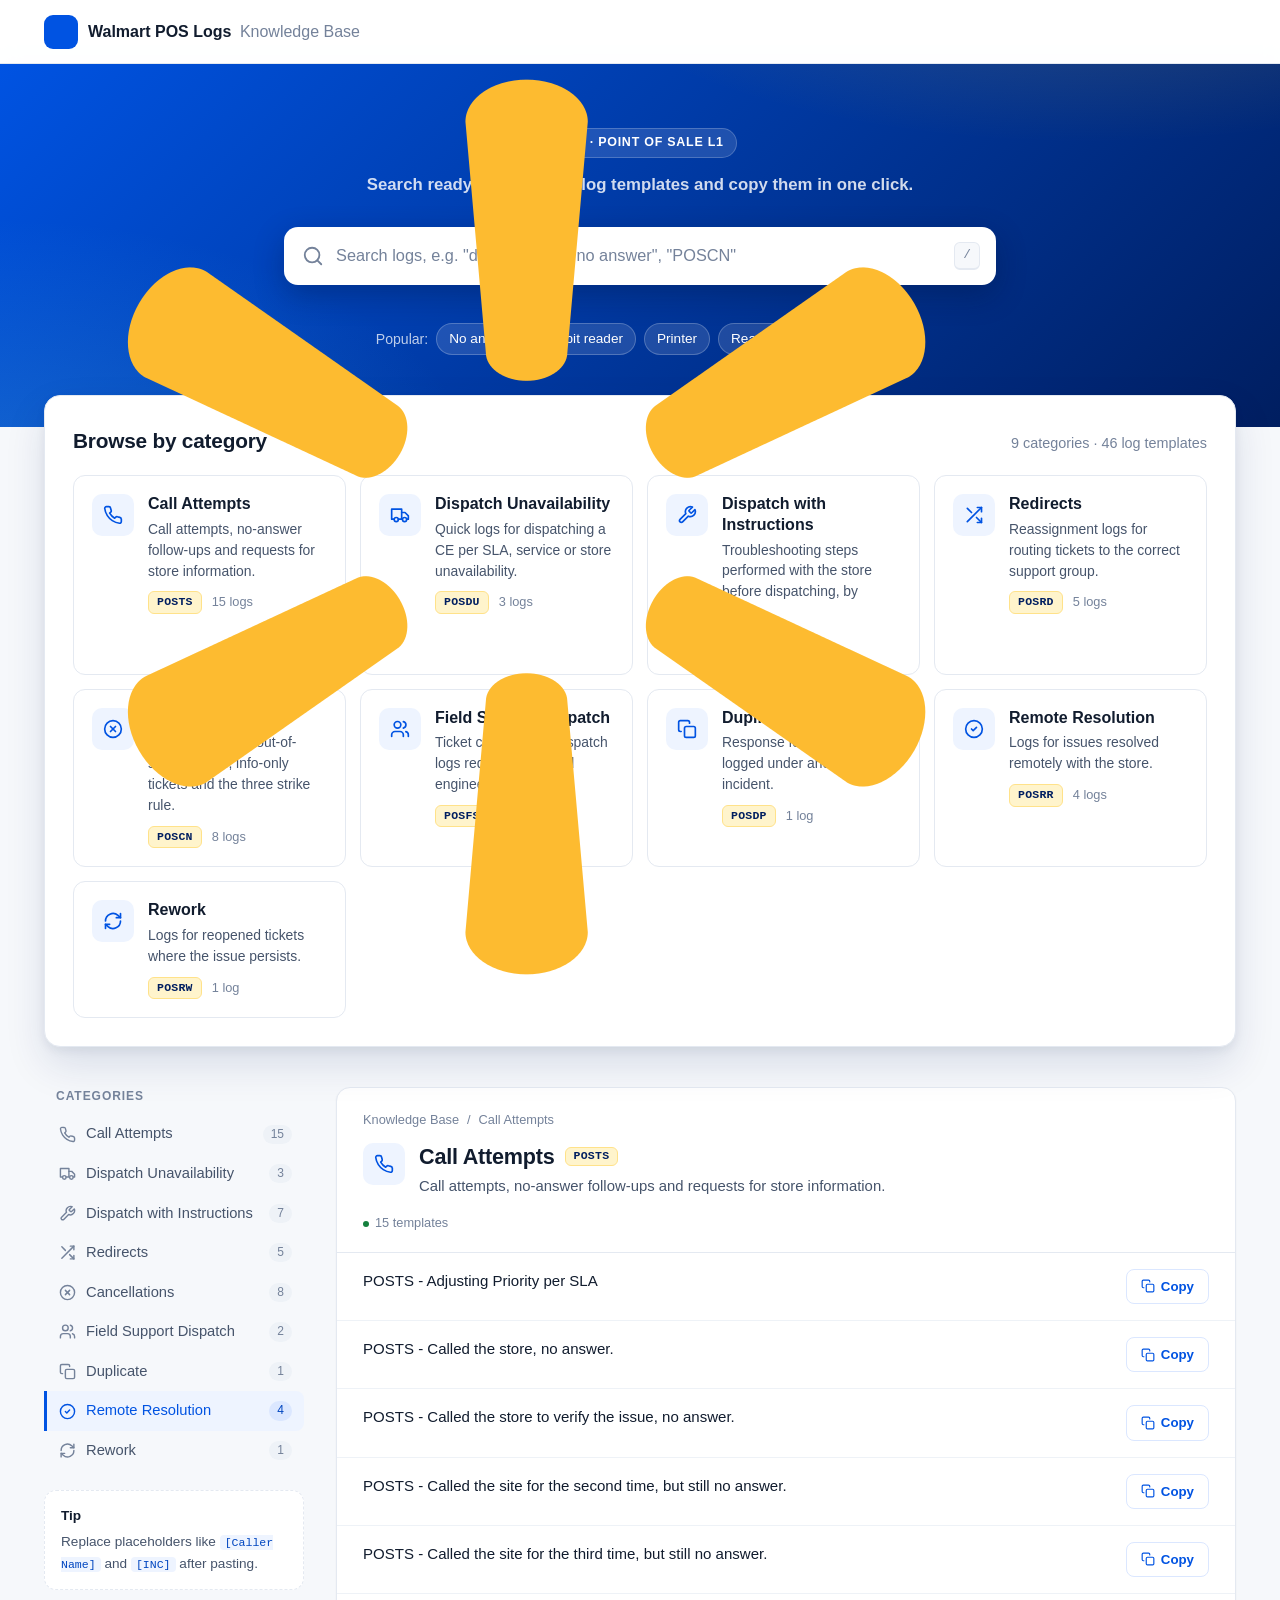
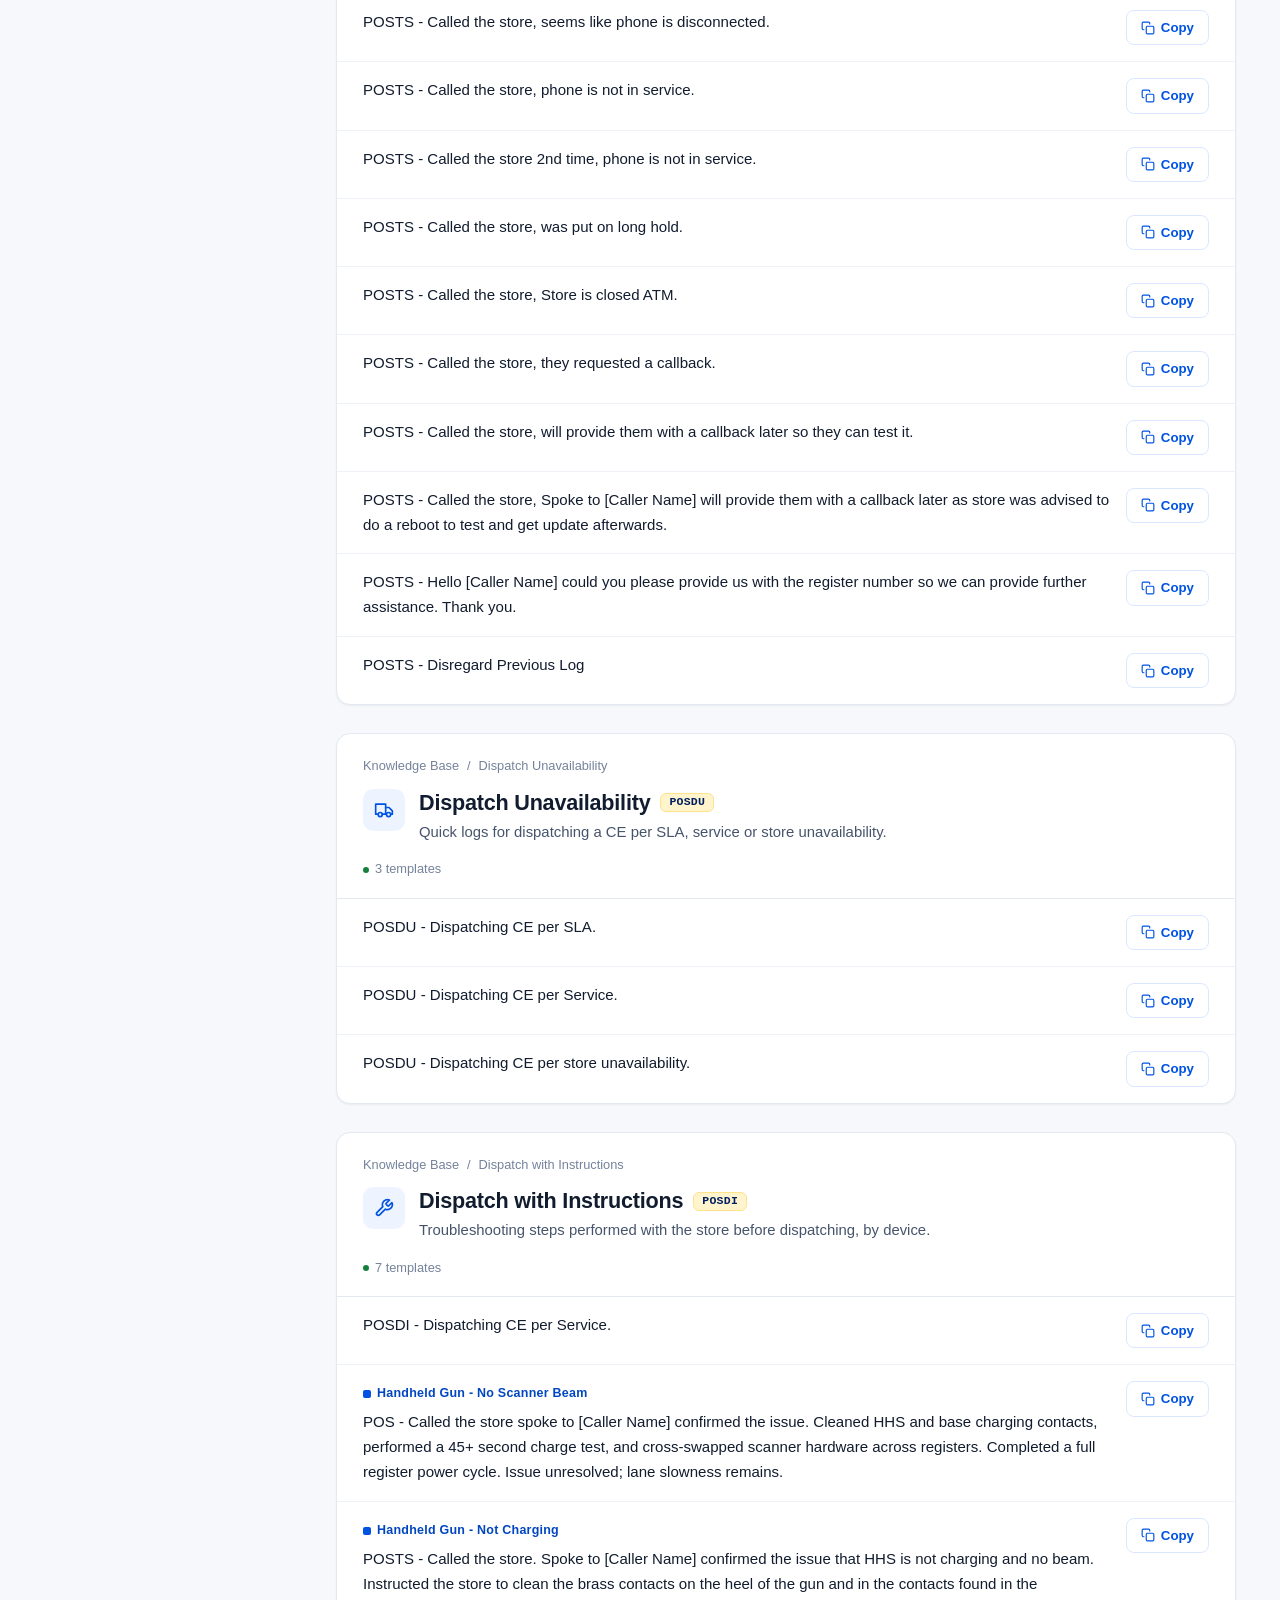
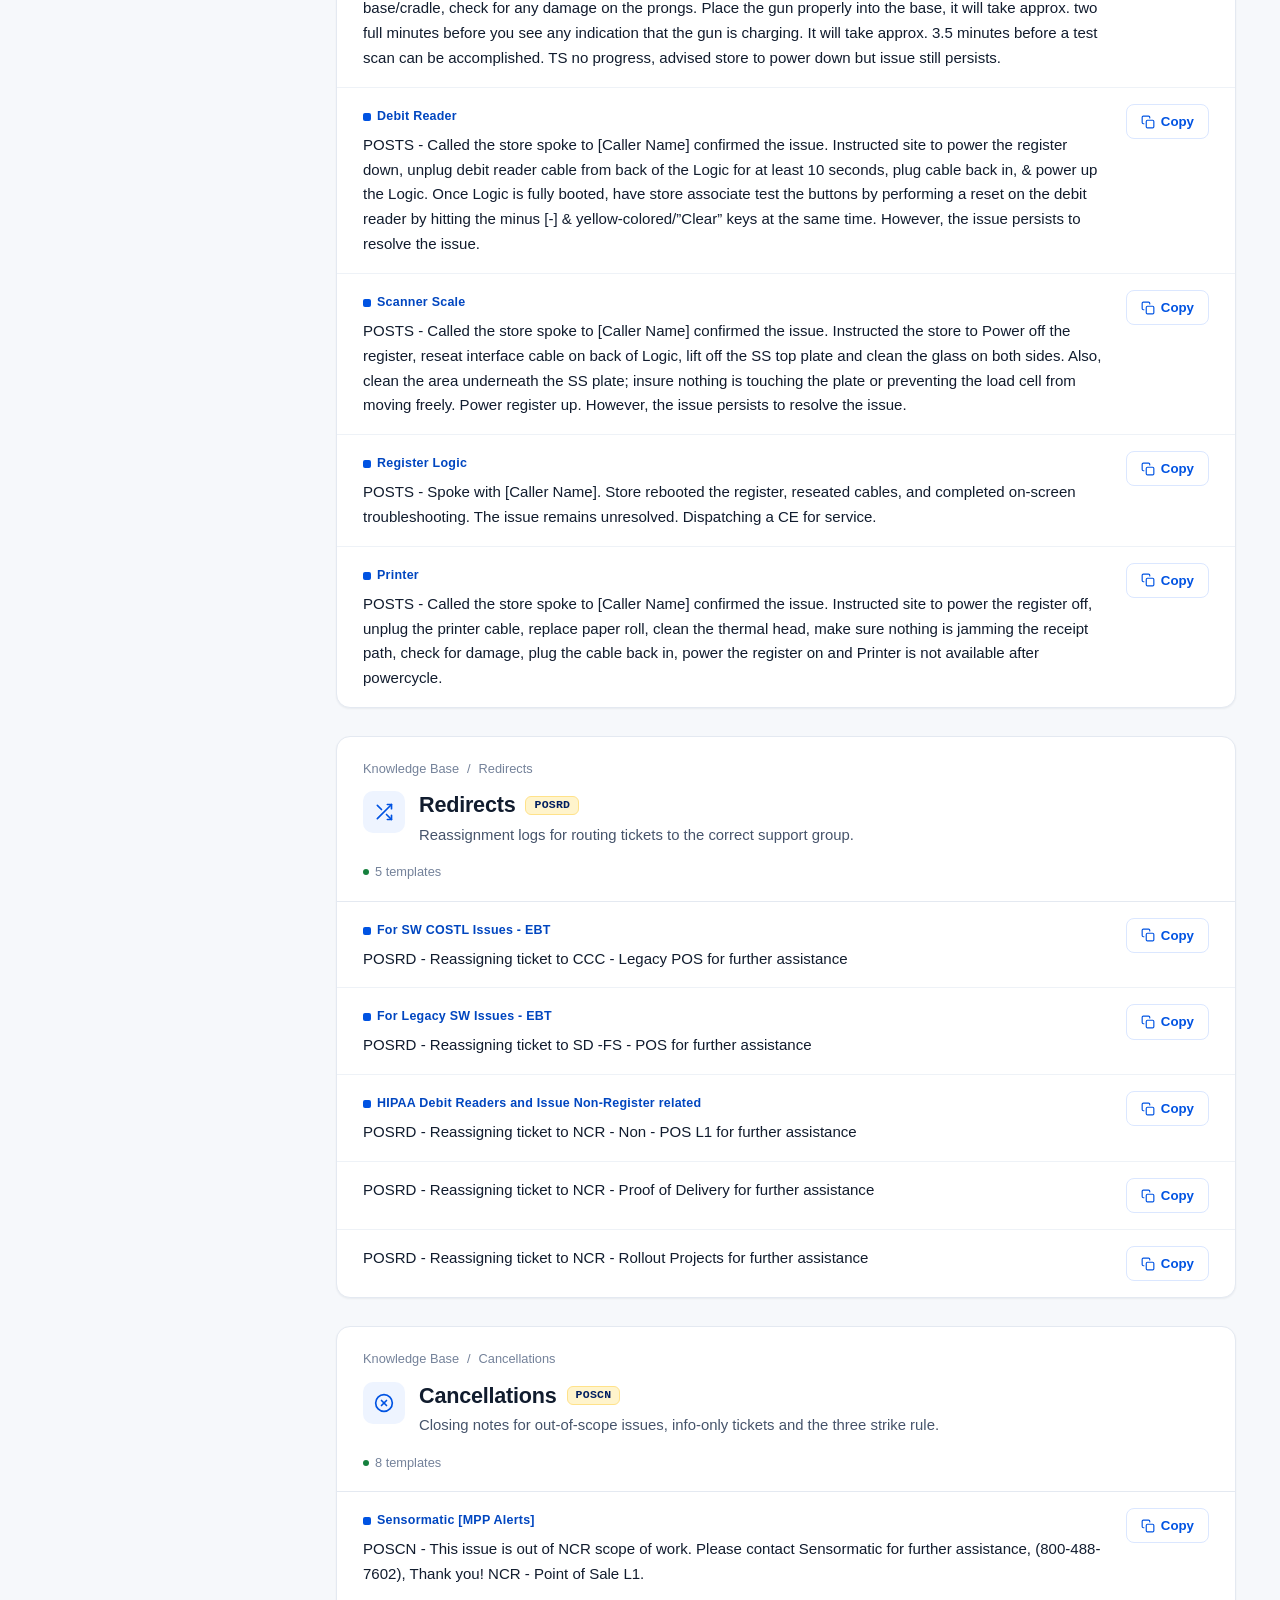
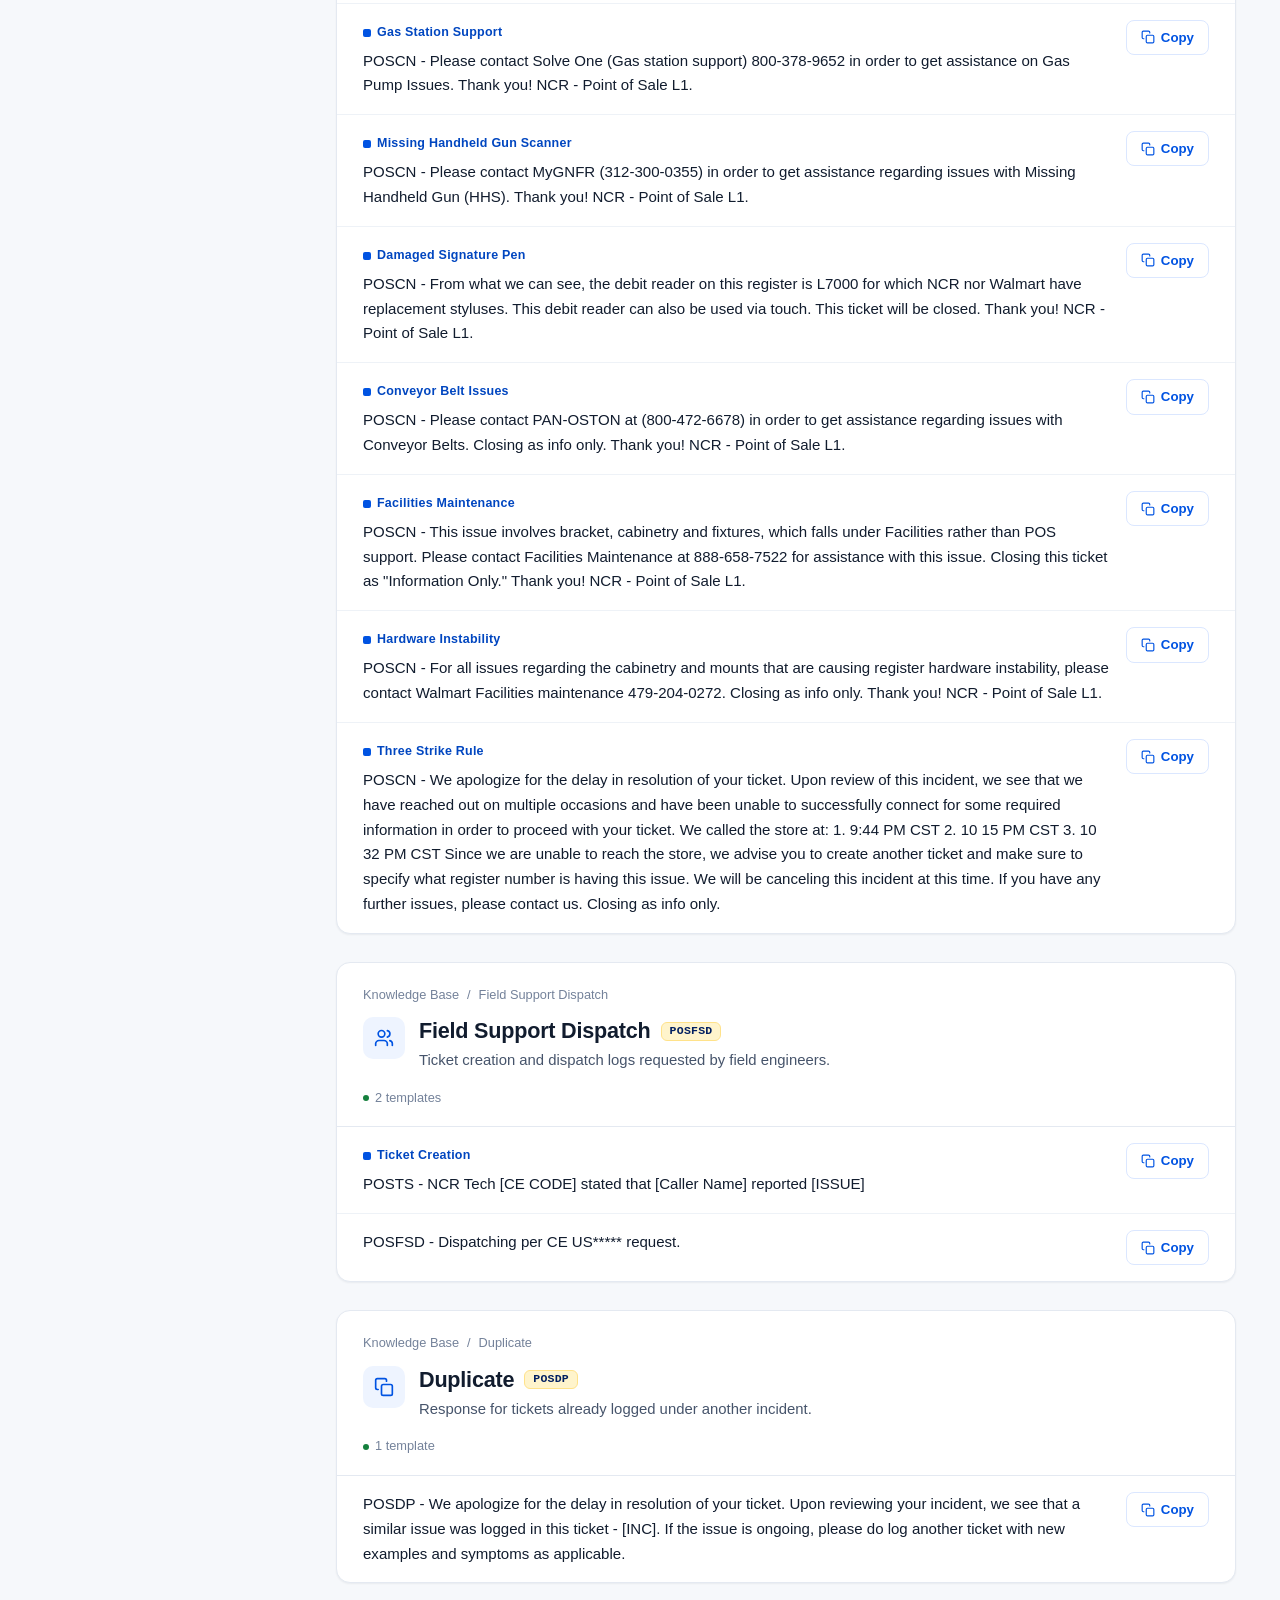
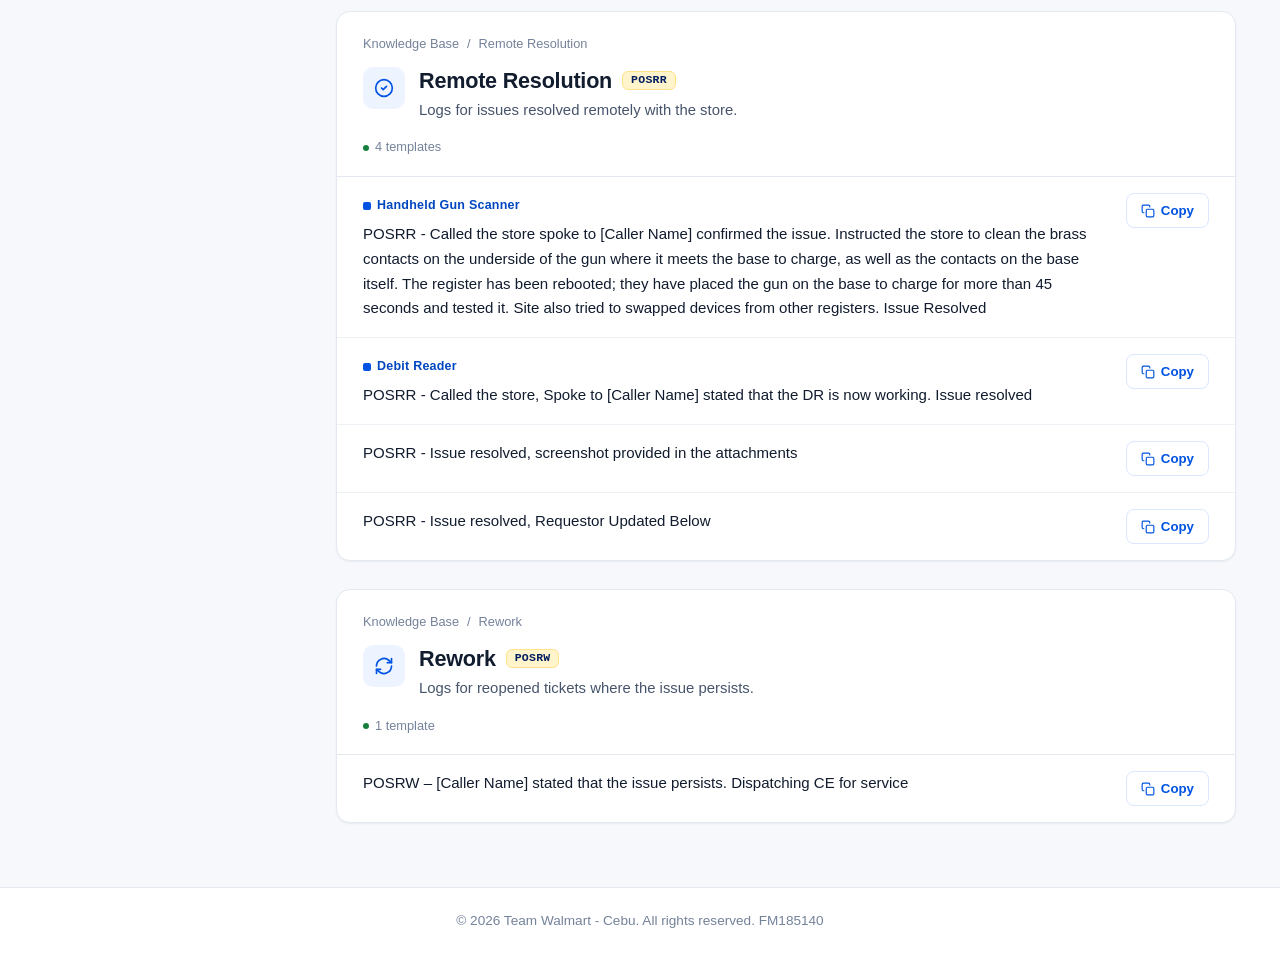
==== commit e744bbdf: "Update header with Walmart logo and brand text" ====
--- a/index.html
+++ b/index.html
@@ -11,19 +11,28 @@
   <div id="top-anchor"></div>
 
   <header class="kb-topbar">
-    <div class="kb-topbar-inner">
-      <a href="#top-anchor" class="kb-brand">
-        <!--span class="kb-brand-mark" aria-hidden="true">
-          <svg viewBox="0 0 24 24" fill="none" stroke="currentColor" stroke-width="2" stroke-linecap="round" stroke-linejoin="round"><path d="M4 19.5v-15A2.5 2.5 0 0 1 6.5 2H20v20H6.5a2.5 2.5 0 0 1 0-5H20"/></svg>
-      </span-->
-        <span class="kb-brand-text">Walmart POS Logs <span class="kb-brand-sub"> Knowledge Base</span></span>
-      </a>
-     <!--nav class="kb-topnav" aria-label="Primary">
-        <a href="#categories">Categories</a>
-        <a href="#articles">All logs</a>
-    </nav-->
-    </div>
-  </header>
+  <div class="kb-topbar-inner">
+    <a href="#top-anchor" class="kb-brand">
+
+      <span class="kb-brand-mark" aria-hidden="true">
+        <img src="./img/walmart_ico.png" alt="Walmart Logo" class="kb-logo">
+      </span>
+
+      <span class="kb-brand-text">
+        Walmart POS Logs
+        <span class="kb-brand-sub"> Knowledge Base</span>
+      </span>
+    </a>
+
+    <!--
+    <nav class="kb-topnav" aria-label="Primary">
+      <a href="#categories">Categories</a>
+      <a href="#articles">All logs</a>
+    </nav>
+    -->
+    
+  </div>
+</header>
 
   <section class="kb-hero">
     <div class="kb-hero-inner">
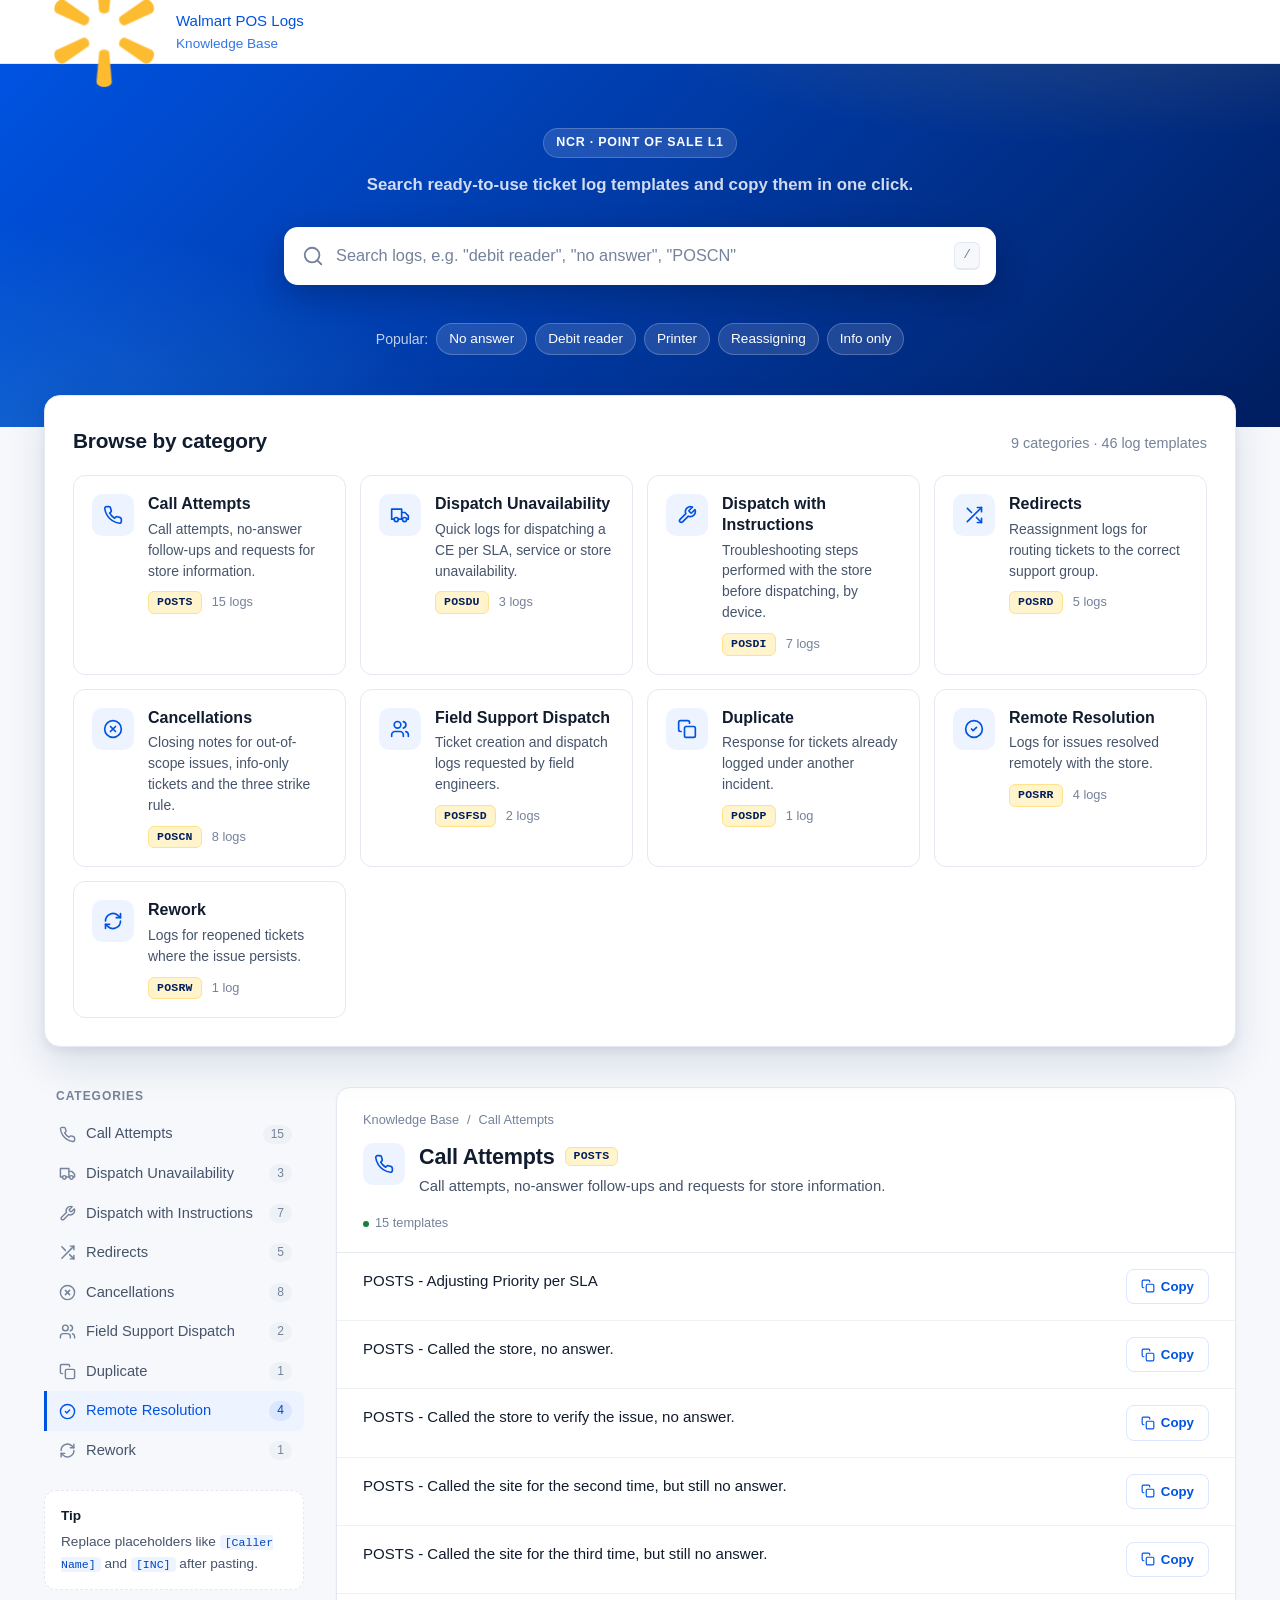
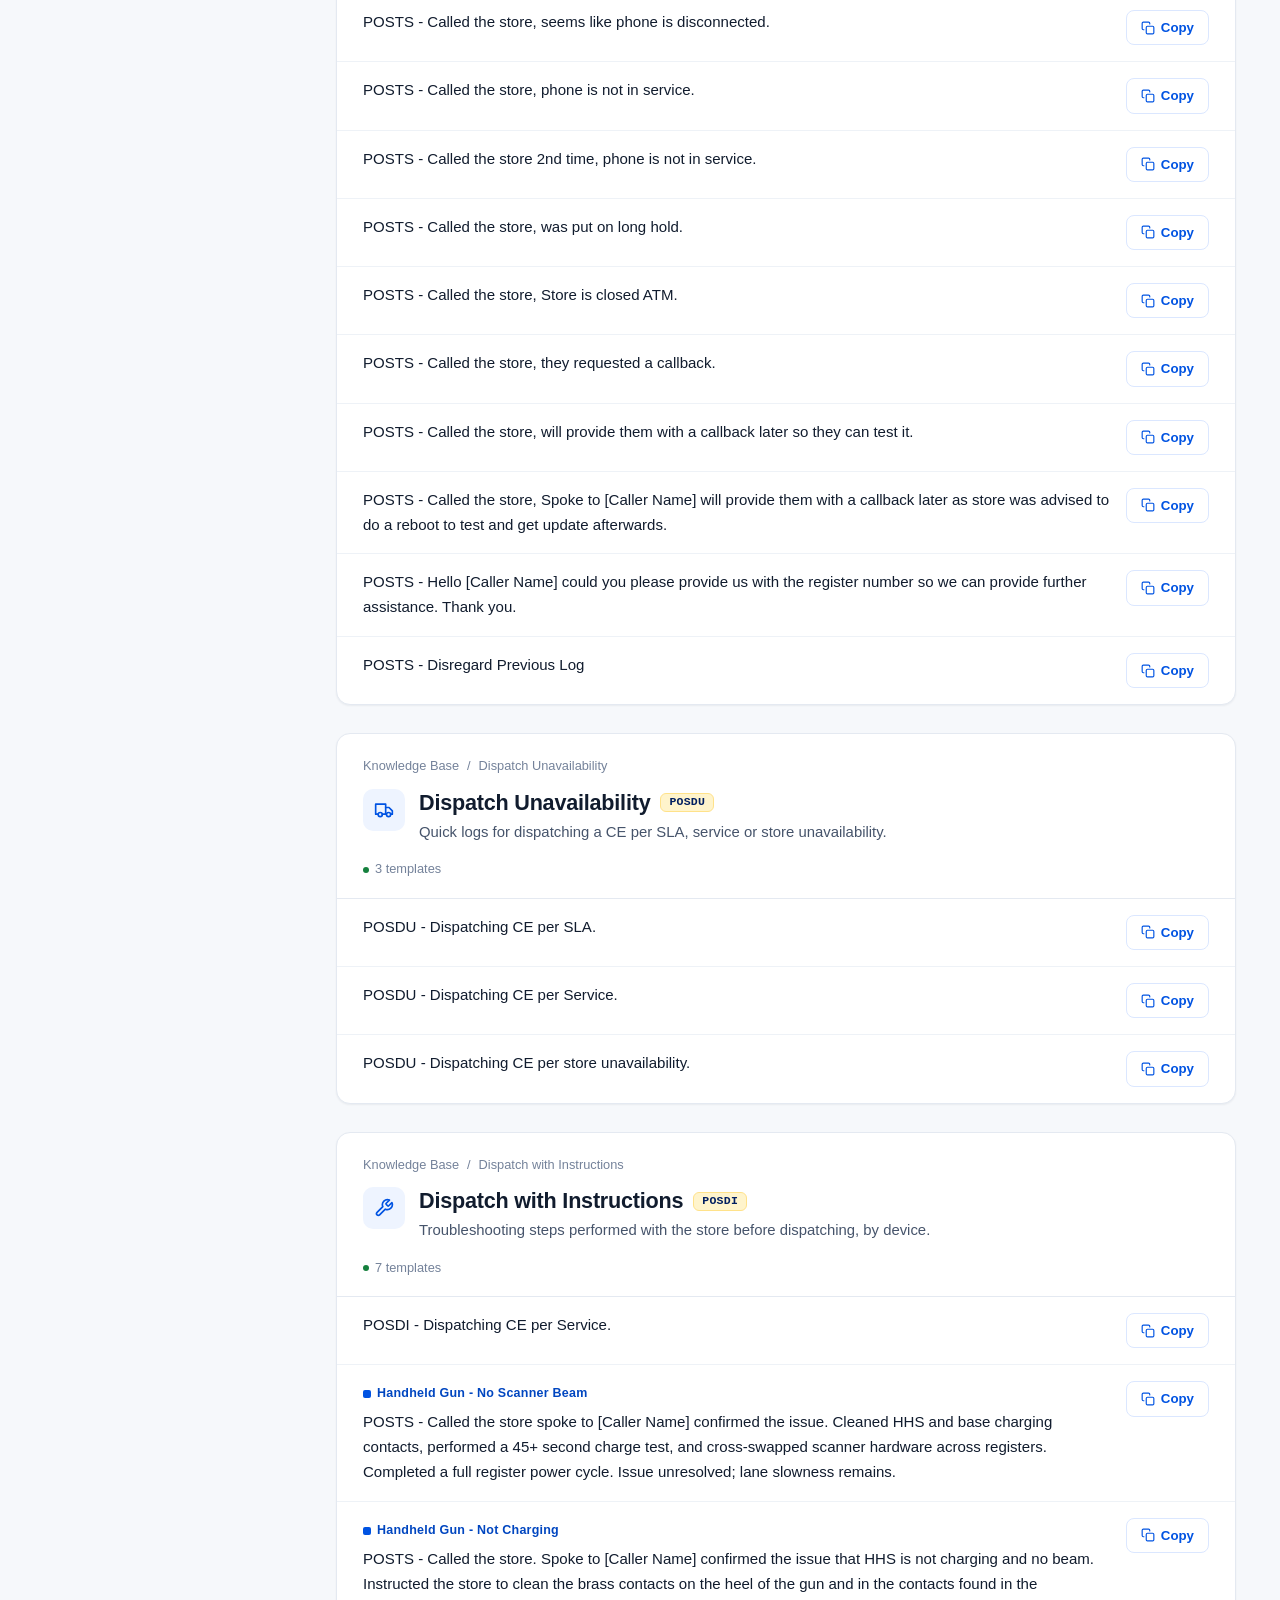
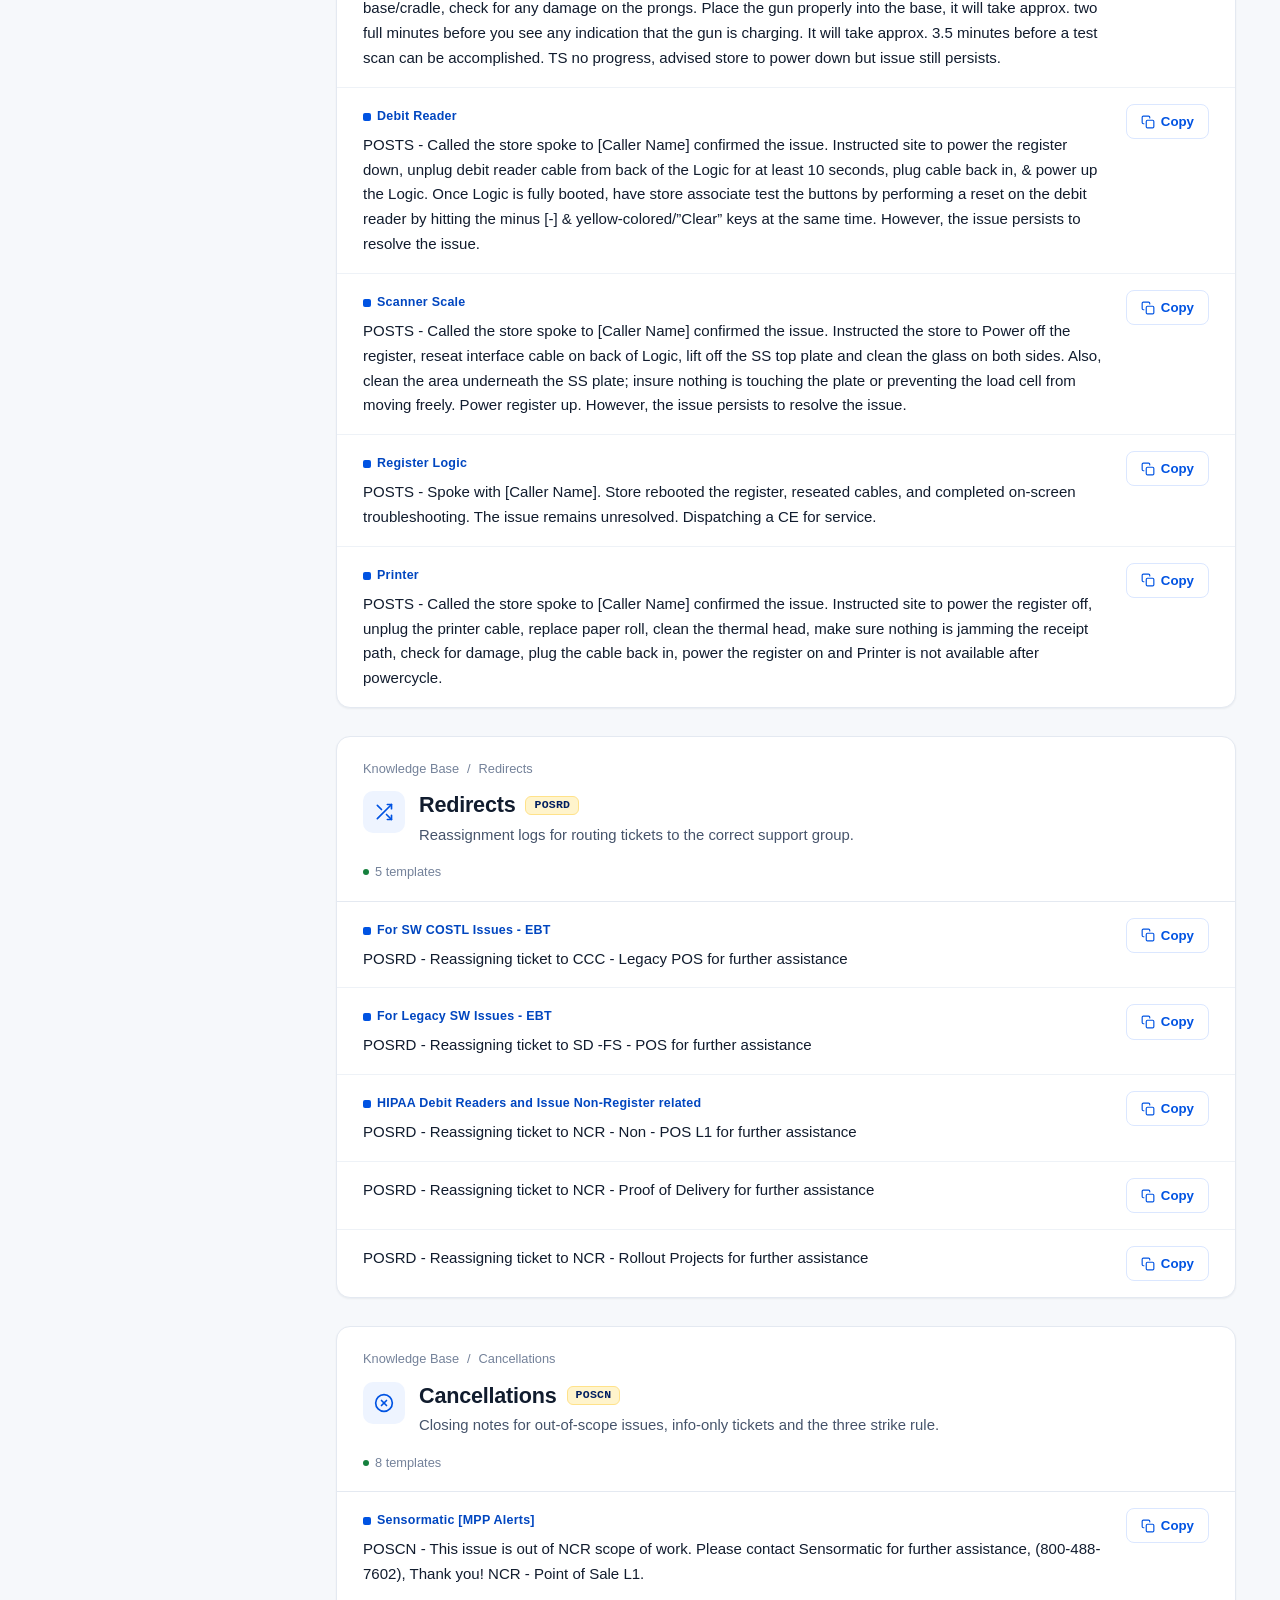
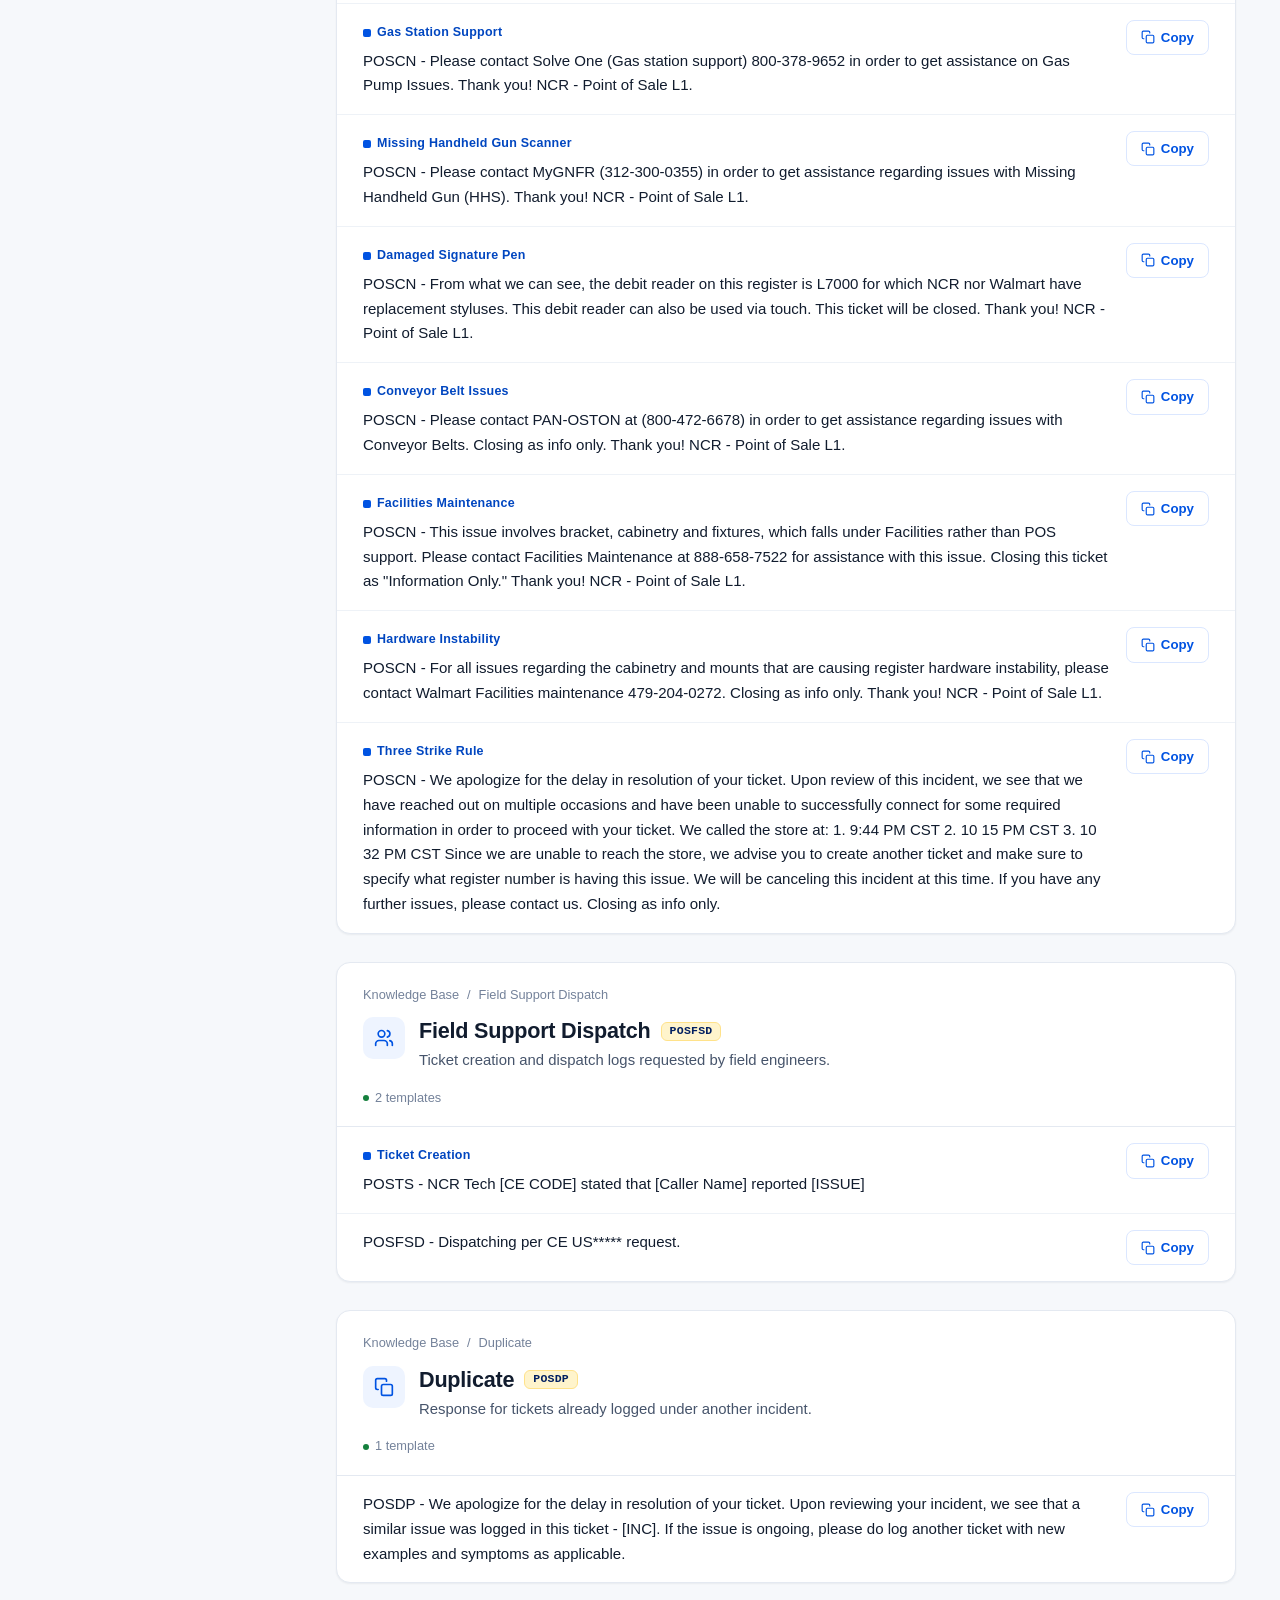
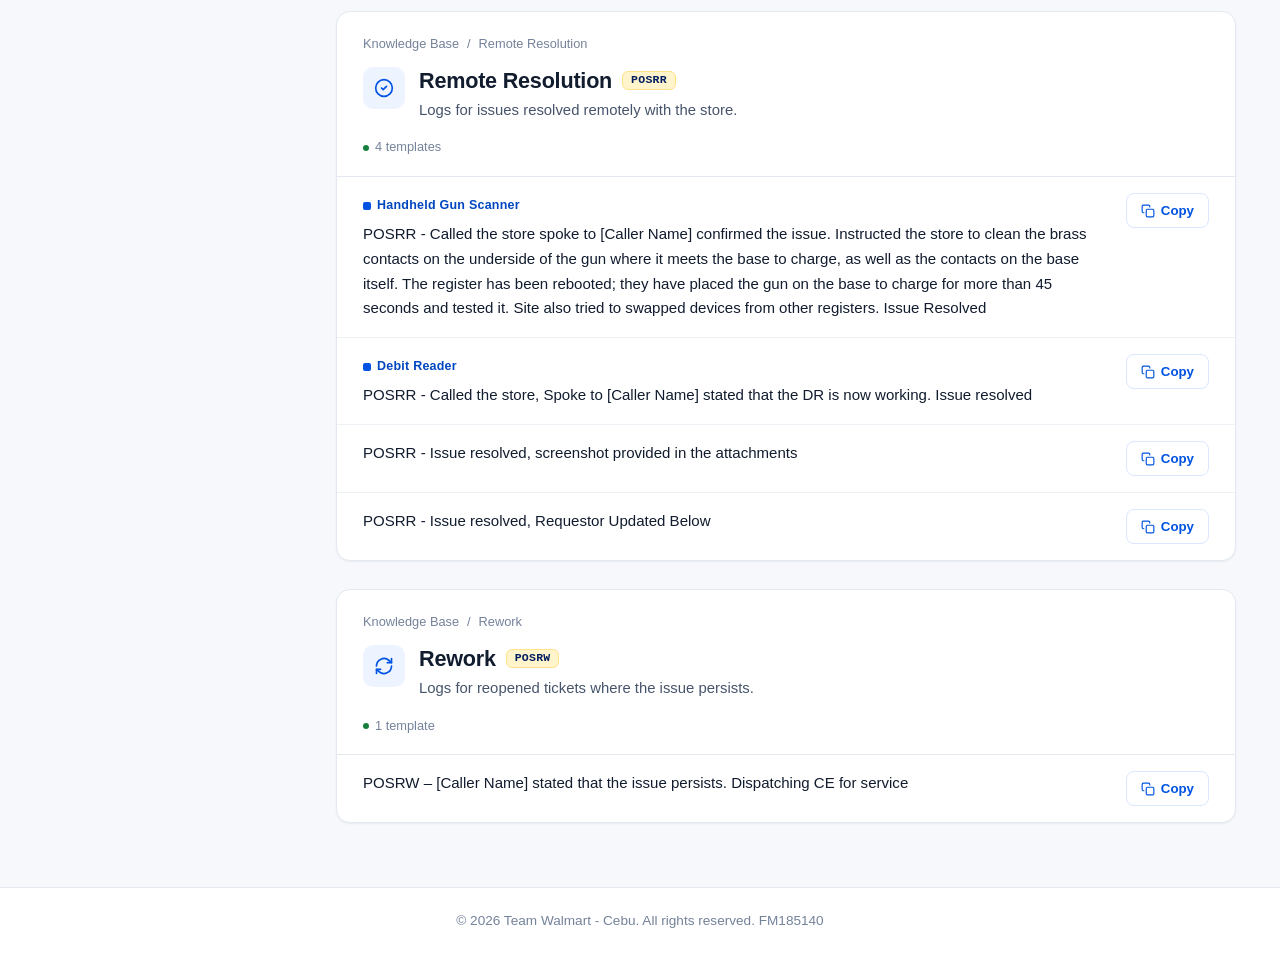
==== commit b3ec8232: "Update index.html" ====
--- a/index.html
+++ b/index.html
@@ -372,7 +372,7 @@
           <tr>
             <td>
               <div class="label-tag">Handheld Gun - No Scanner Beam</div>
-              <p class="log-text">POS - Called the store spoke to [Caller Name] confirmed the issue. Cleaned HHS and base charging contacts, performed a 45+ second charge test, and cross-swapped scanner hardware across registers. Completed a full register power cycle. Issue unresolved; lane slowness remains.</p>
+              <p class="log-text">POSTS - Called the store spoke to [Caller Name] confirmed the issue. Cleaned HHS and base charging contacts, performed a 45+ second charge test, and cross-swapped scanner hardware across registers. Completed a full register power cycle. Issue unresolved; lane slowness remains.</p>
             </td>
             <td class="action-cell">
               <span class="status-msg">Copied!</span>
--- a/style.css
+++ b/style.css
@@ -118,32 +118,29 @@
 .kb-brand {
   display: flex;
   align-items: center;
-  gap: 10px;
+  gap: 12px;
   text-decoration: none;
-  color: var(--ink);
-  font-weight: 700;
-  font-size: 1rem;
 }
 
 .kb-brand-mark {
-  display: grid;
-  place-items: center;
-  width: 34px;
-  height: 34px;
-  border-radius: 9px;
-  background: var(--blue);
-  color: #fff;
-}
-
-.kb-brand-mark svg {
-  width: 18px;
-  height: 18px;
+  display: flex;
+  align-items: center;
+  justify-content: center;
+}
+
+.kb-logo {
+width: 120px;
+height: auto;
+}
+
+.kb-brand-text {
+  display: flex;
+  flex-direction: column;
 }
 
 .kb-brand-sub {
-  font-weight: 500;
-  color: var(--ink-3);
-  margin-left: 4px;
+  font-size: 0.85rem;
+  opacity: 0.8;
 }
 
 .kb-topnav {
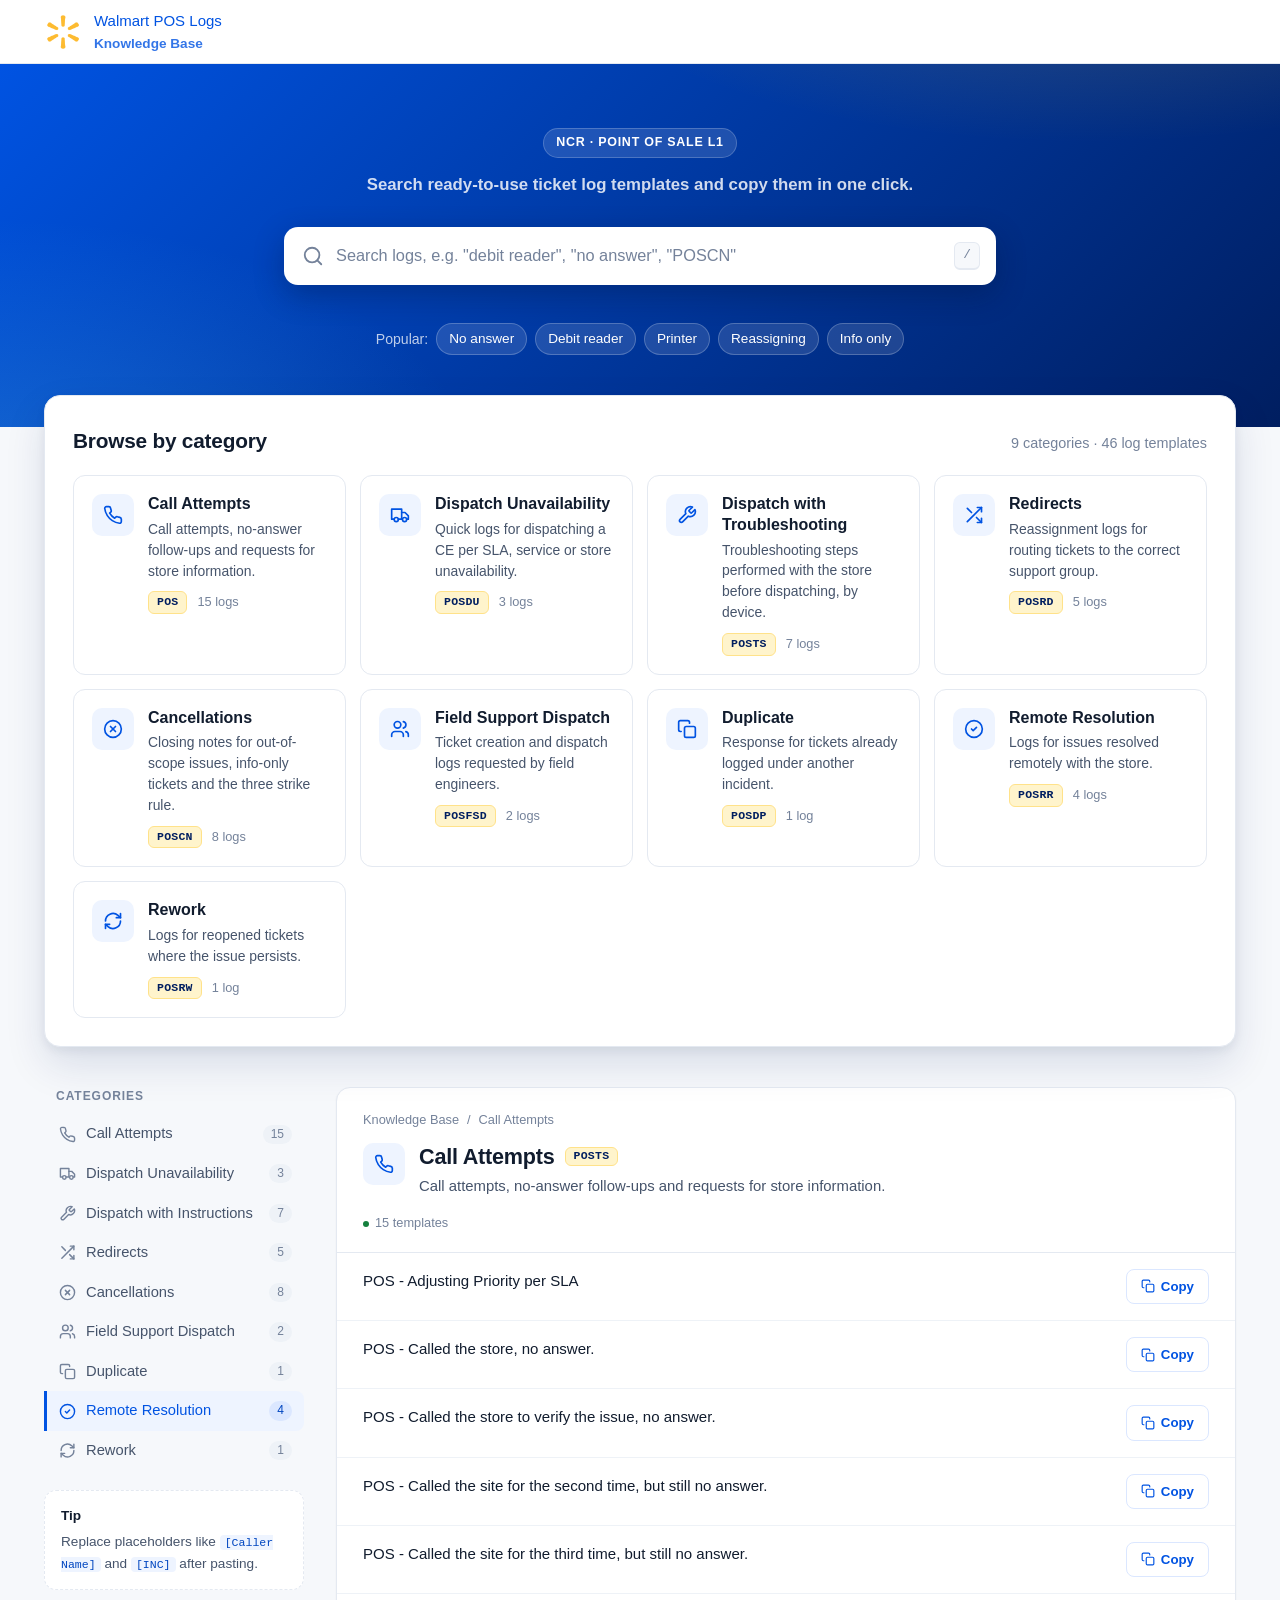
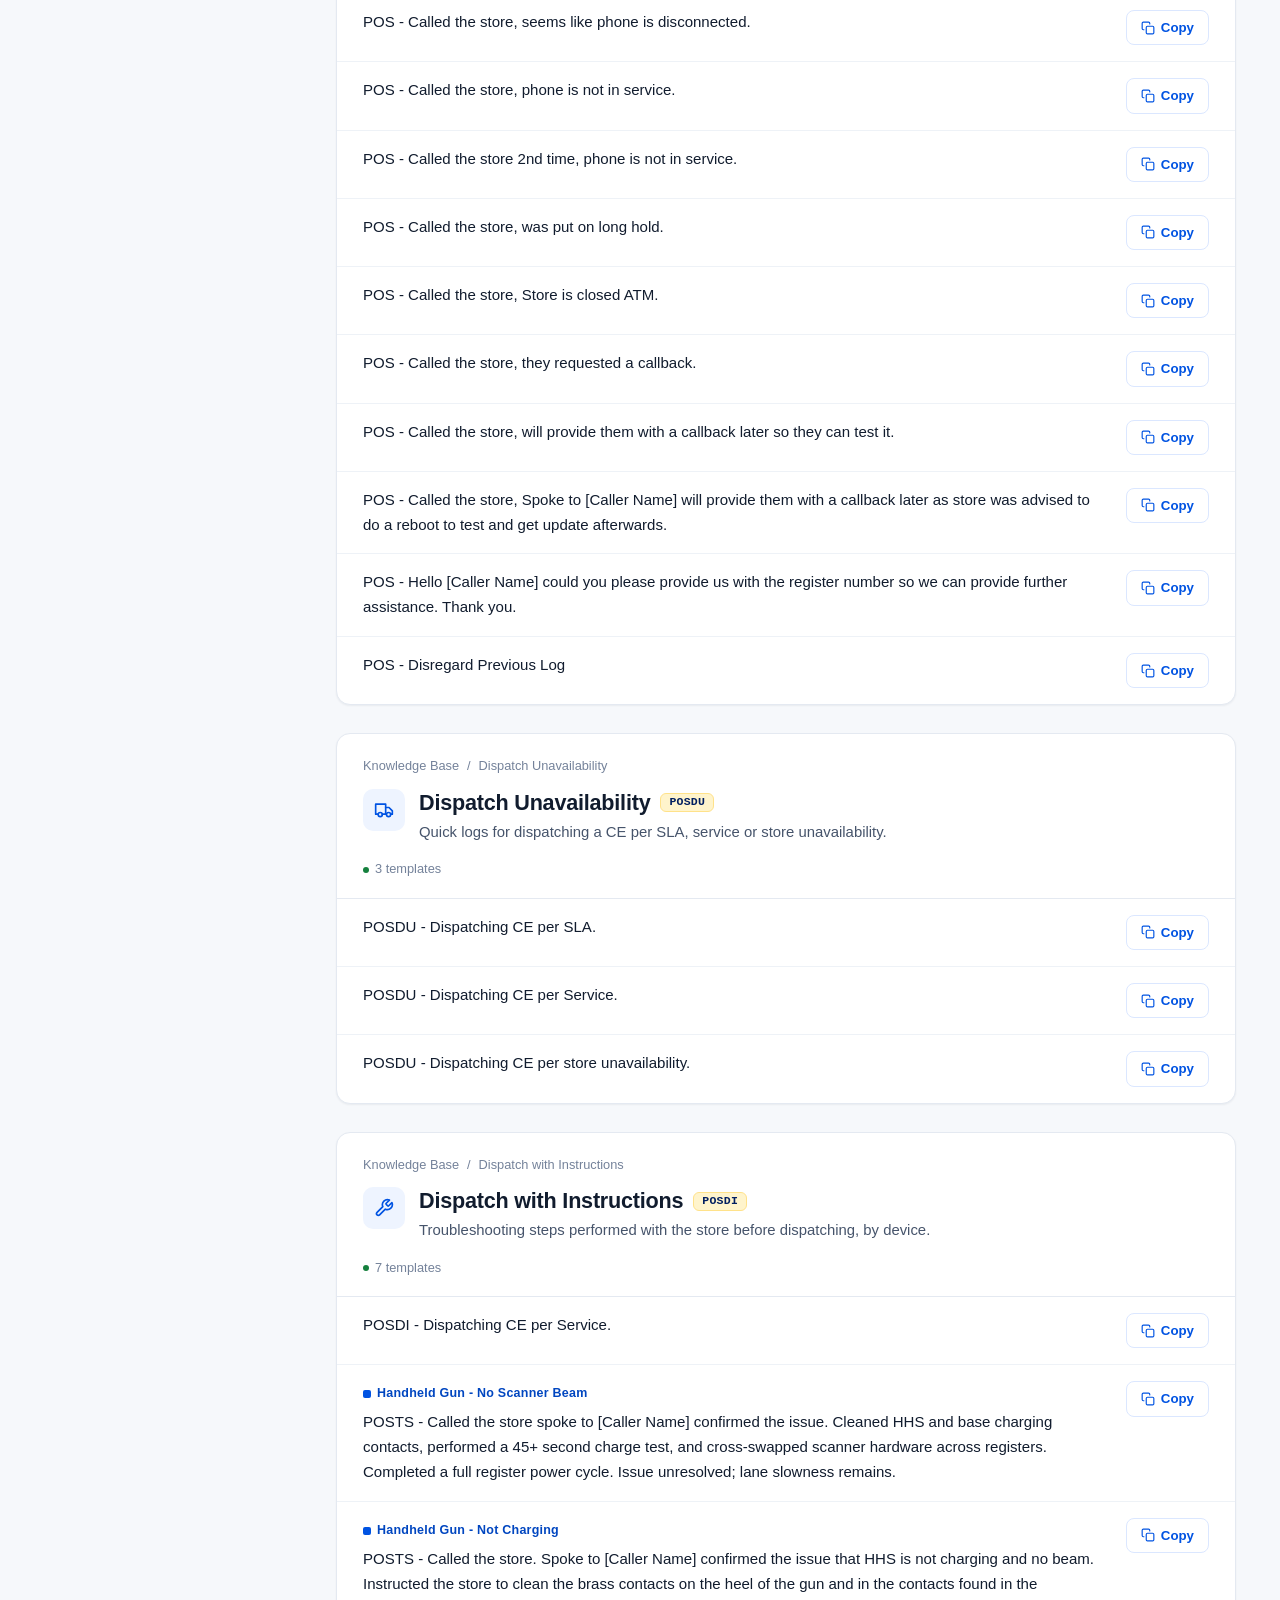
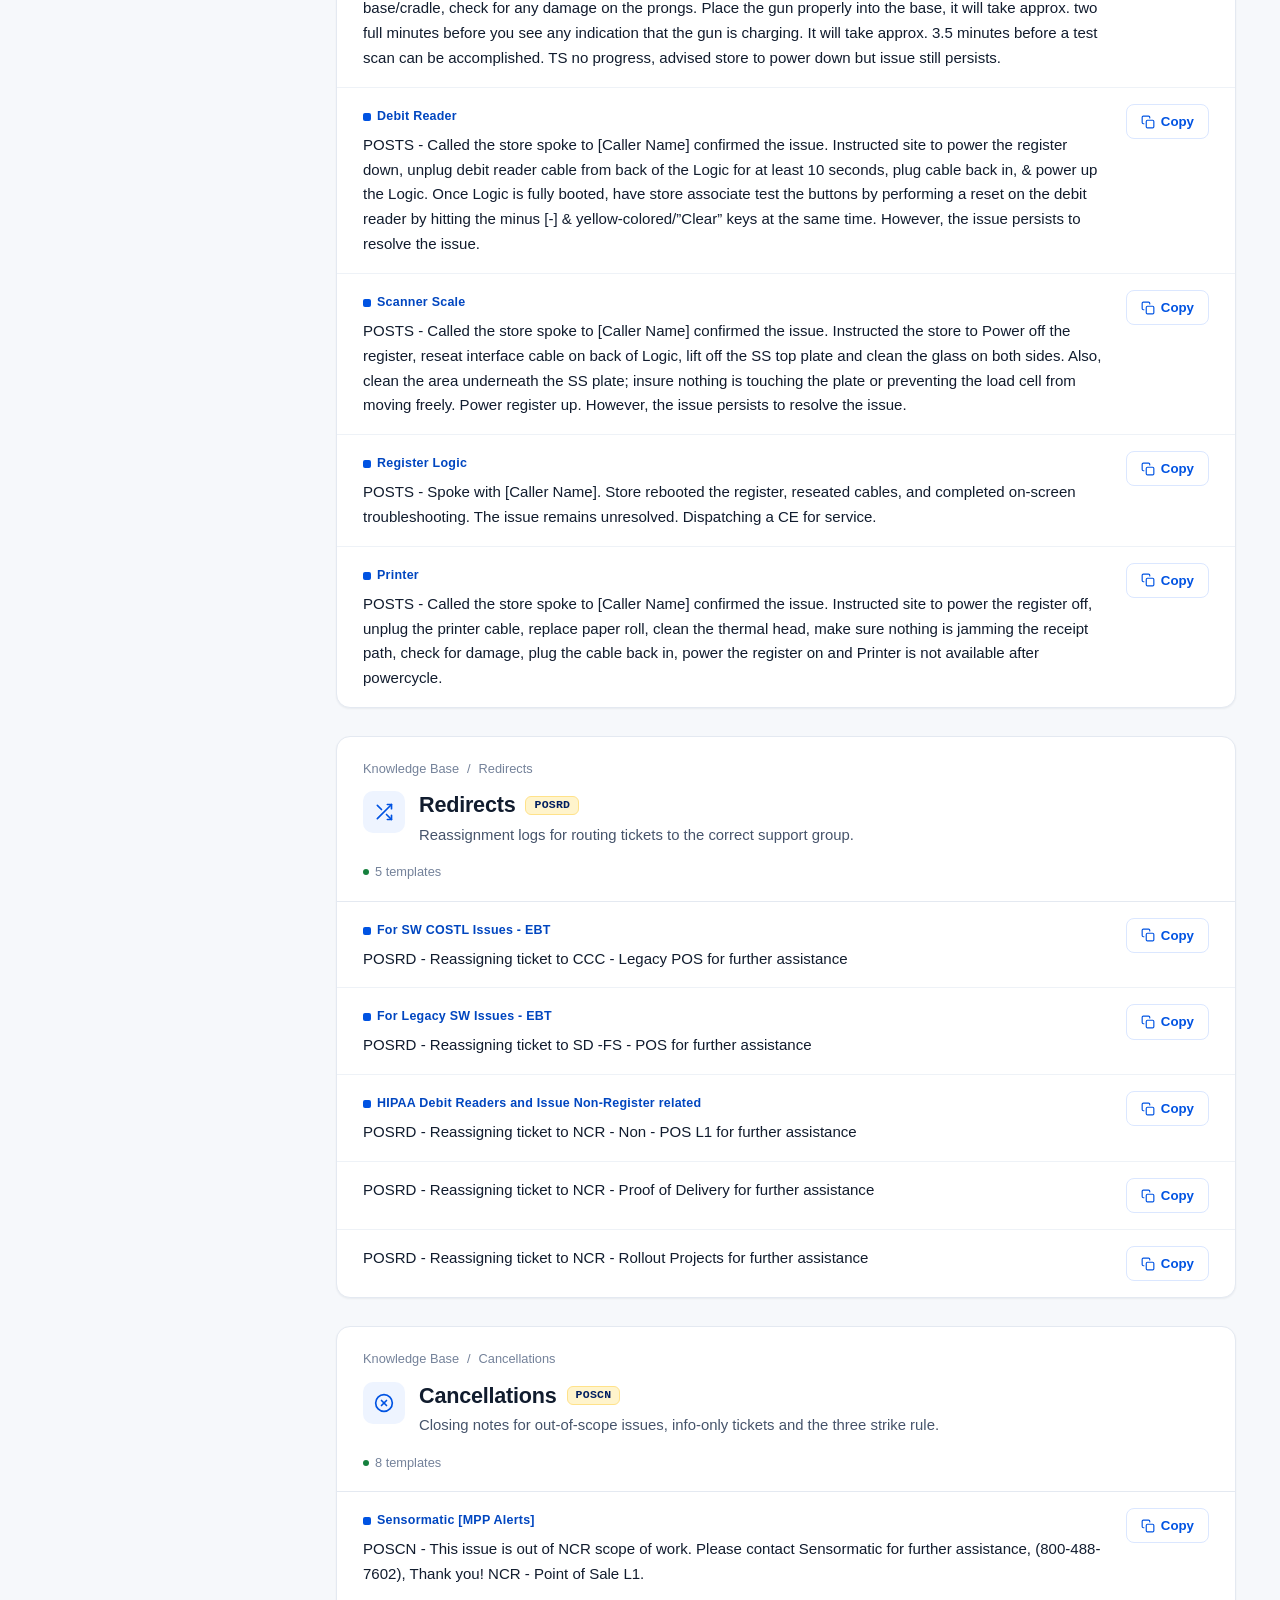
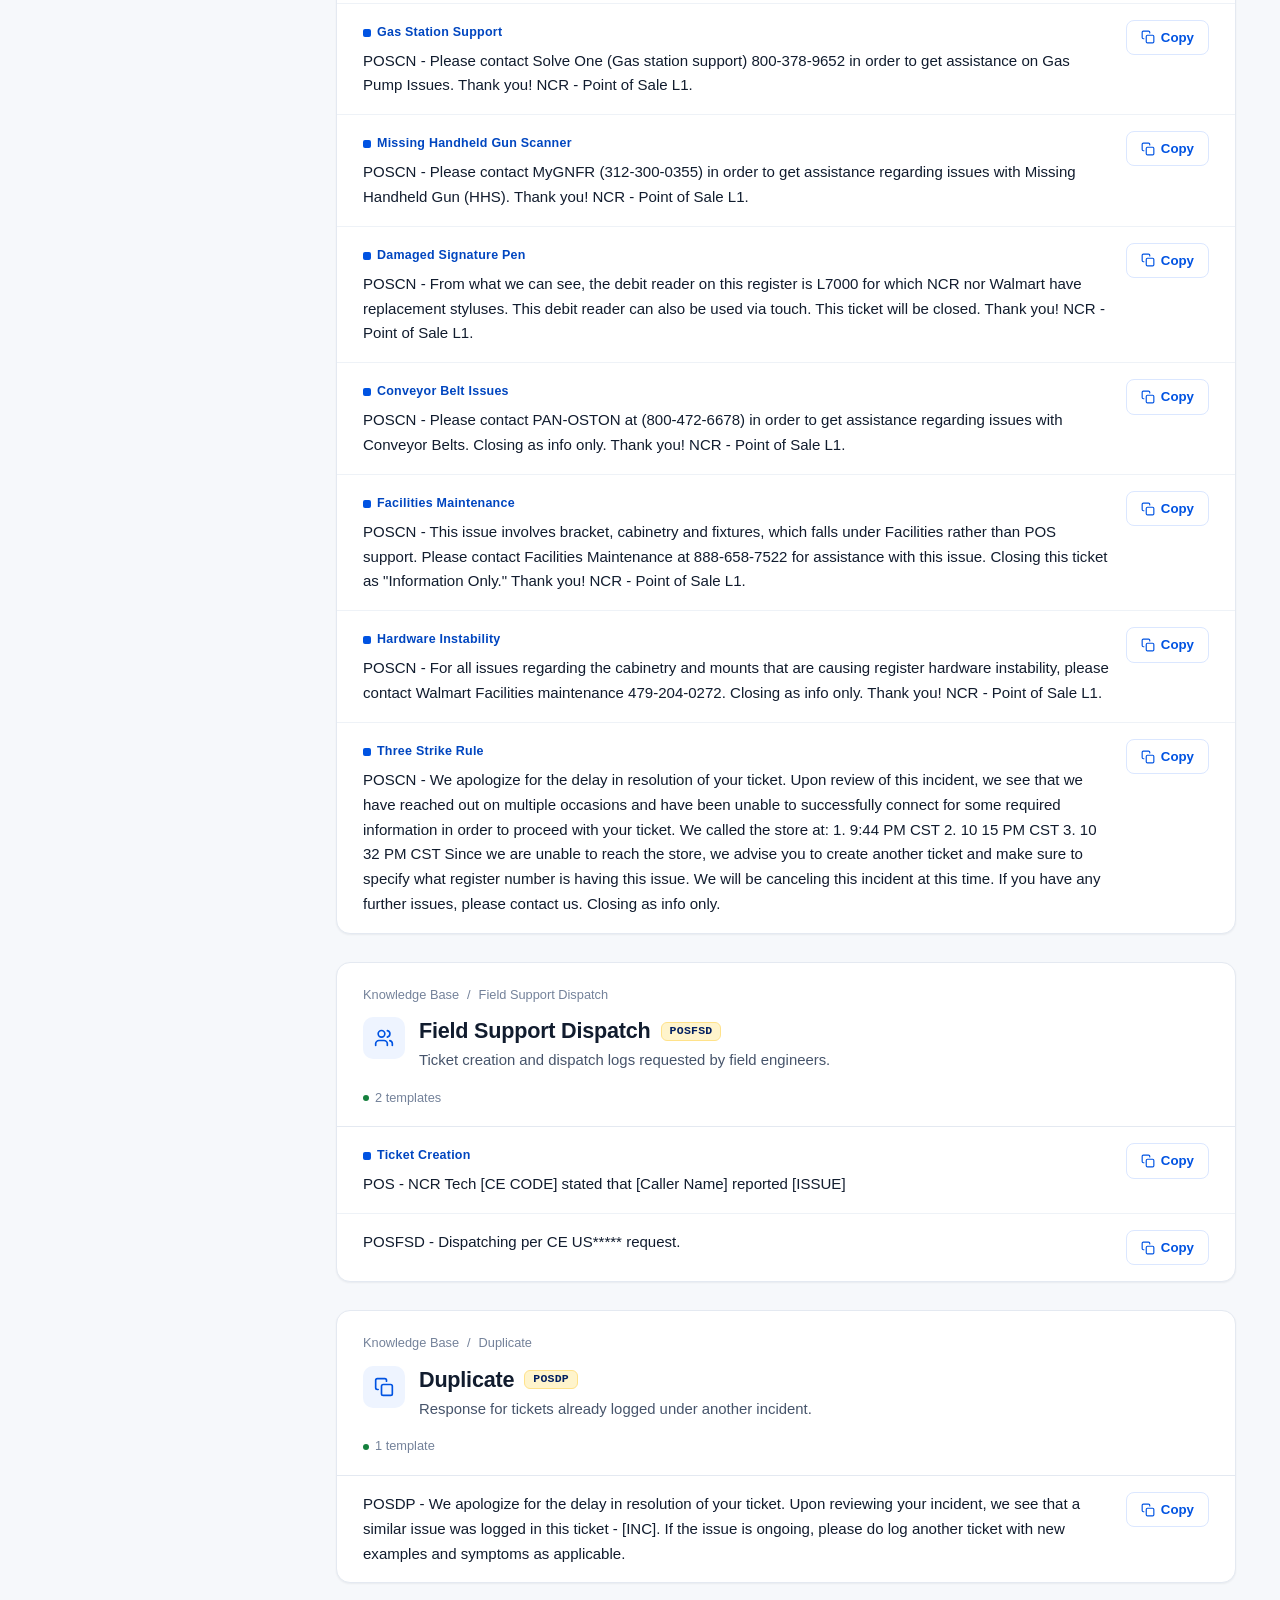
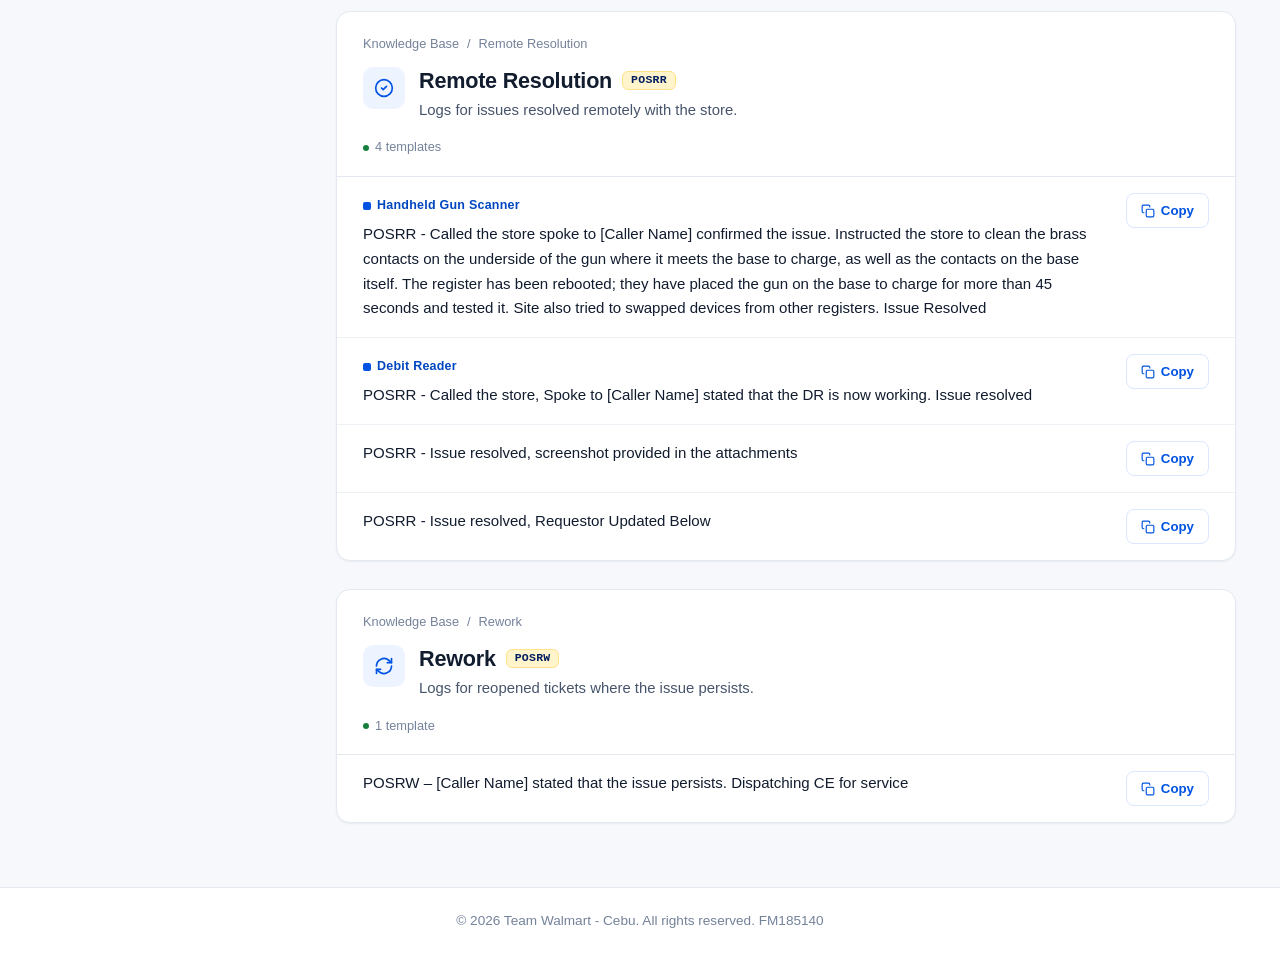
==== commit 6e2cc6cf: "Update index.html" ====
--- a/index.html
+++ b/index.html
@@ -67,7 +67,7 @@
           <div class="card-body">
             <div class="card-title">Call Attempts</div>
             <p class="card-desc">Call attempts, no-answer follow-ups and requests for store information.</p>
-            <div class="card-tags"><span class="tag">POSTS</span><span class="card-count">15 logs</span></div>
+            <div class="card-tags"><span class="tag">POS</span><span class="card-count">15 logs</span></div>
           </div>
         </a>
         <a href="#posdu" class="card">
@@ -81,9 +81,9 @@
         <a href="#posdi" class="card">
           <span class="card-icon"><svg class="icon" viewBox="0 0 24 24" fill="none" stroke="currentColor" stroke-width="2" stroke-linecap="round" stroke-linejoin="round" aria-hidden="true"><path d="M14.7 6.3a1 1 0 0 0 0 1.4l1.6 1.6a1 1 0 0 0 1.4 0l3.8-3.8a6 6 0 0 1-7.9 7.9l-6.9 6.9a2.1 2.1 0 0 1-3-3l6.9-6.9a6 6 0 0 1 7.9-7.9l-3.8 3.8Z"/></svg></span>
           <div class="card-body">
-            <div class="card-title">Dispatch with Instructions</div>
+            <div class="card-title">Dispatch with Troubleshooting</div>
             <p class="card-desc">Troubleshooting steps performed with the store before dispatching, by device.</p>
-            <div class="card-tags"><span class="tag">POSDI</span><span class="card-count">7 logs</span></div>
+            <div class="card-tags"><span class="tag">POSTS</span><span class="card-count">7 logs</span></div>
           </div>
         </a>
         <a href="#posrd" class="card">
@@ -186,105 +186,105 @@
         </thead>
         <tbody>
           <tr>
-            <td><p class="log-text">POSTS - Adjusting Priority per SLA</p></td>
-            <td class="action-cell">
-              <span class="status-msg">Copied!</span>
-              <button class="btn" onclick="copyLog(this)">Copy</button>
-            </td>
-          </tr>
-          <tr>
-            <td><p class="log-text">POSTS - Called the store, no answer.</p></td>
-            <td class="action-cell">
-              <span class="status-msg">Copied!</span>
-              <button class="btn" onclick="copyLog(this)">Copy</button>
-            </td>
-          </tr>
-          <tr>
-            <td><p class="log-text">POSTS - Called the store to verify the issue, no answer.</p></td>
-            <td class="action-cell">
-              <span class="status-msg">Copied!</span>
-              <button class="btn" onclick="copyLog(this)">Copy</button>
-            </td>
-          </tr>
-          <tr>
-            <td><p class="log-text">POSTS - Called the site for the second time, but still no answer.</p></td>
-            <td class="action-cell">
-              <span class="status-msg">Copied!</span>
-              <button class="btn" onclick="copyLog(this)">Copy</button>
-            </td>
-          </tr>
-          <tr>
-            <td><p class="log-text">POSTS - Called the site for the third time, but still no answer.</p></td>
-            <td class="action-cell">
-              <span class="status-msg">Copied!</span>
-              <button class="btn" onclick="copyLog(this)">Copy</button>
-            </td>
-          </tr>
-          <tr>
-            <td><p class="log-text">POSTS - Called the store, seems like phone is disconnected.</p></td>
-            <td class="action-cell">
-              <span class="status-msg">Copied!</span>
-              <button class="btn" onclick="copyLog(this)">Copy</button>
-            </td>
-          </tr>
-          <tr>
-            <td><p class="log-text">POSTS - Called the store, phone is not in service.</p></td>
-            <td class="action-cell">
-              <span class="status-msg">Copied!</span>
-              <button class="btn" onclick="copyLog(this)">Copy</button>
-            </td>
-          </tr>
-          <tr>
-            <td><p class="log-text">POSTS - Called the store 2nd time, phone is not in service.</p></td>
-            <td class="action-cell">
-              <span class="status-msg">Copied!</span>
-              <button class="btn" onclick="copyLog(this)">Copy</button>
-            </td>
-          </tr>
-          <tr>
-            <td><p class="log-text">POSTS - Called the store, was put on long hold.</p></td>
-            <td class="action-cell">
-              <span class="status-msg">Copied!</span>
-              <button class="btn" onclick="copyLog(this)">Copy</button>
-            </td>
-          </tr>
-          <tr>
-            <td><p class="log-text">POSTS - Called the store, Store is closed ATM.</p></td>
-            <td class="action-cell">
-              <span class="status-msg">Copied!</span>
-              <button class="btn" onclick="copyLog(this)">Copy</button>
-            </td>
-          </tr>
-          <tr>
-            <td><p class="log-text">POSTS - Called the store, they requested a callback.</p></td>
-            <td class="action-cell">
-              <span class="status-msg">Copied!</span>
-              <button class="btn" onclick="copyLog(this)">Copy</button>
-            </td>
-          </tr>
-          <tr>
-            <td><p class="log-text">POSTS - Called the store, will provide them with a callback later so they can test it.</p></td>
-            <td class="action-cell">
-              <span class="status-msg">Copied!</span>
-              <button class="btn" onclick="copyLog(this)">Copy</button>
-            </td>
-          </tr>
-          <tr>
-            <td><p class="log-text">POSTS - Called the store, Spoke to [Caller Name] will provide them with a callback later as store was advised to do a reboot to test and get update afterwards.</p></td>
-            <td class="action-cell">
-              <span class="status-msg">Copied!</span>
-              <button class="btn" onclick="copyLog(this)">Copy</button>
-            </td>
-          </tr>
-          <tr>
-            <td><p class="log-text">POSTS - Hello [Caller Name] could you please provide us with the register number so we can provide further assistance. Thank you.</p></td>
-            <td class="action-cell">
-              <span class="status-msg">Copied!</span>
-              <button class="btn" onclick="copyLog(this)">Copy</button>
-            </td>
-          </tr>
-          <tr>
-            <td><p class="log-text">POSTS - Disregard Previous Log</p></td>
+            <td><p class="log-text">POS - Adjusting Priority per SLA</p></td>
+            <td class="action-cell">
+              <span class="status-msg">Copied!</span>
+              <button class="btn" onclick="copyLog(this)">Copy</button>
+            </td>
+          </tr>
+          <tr>
+            <td><p class="log-text">POS - Called the store, no answer.</p></td>
+            <td class="action-cell">
+              <span class="status-msg">Copied!</span>
+              <button class="btn" onclick="copyLog(this)">Copy</button>
+            </td>
+          </tr>
+          <tr>
+            <td><p class="log-text">POS - Called the store to verify the issue, no answer.</p></td>
+            <td class="action-cell">
+              <span class="status-msg">Copied!</span>
+              <button class="btn" onclick="copyLog(this)">Copy</button>
+            </td>
+          </tr>
+          <tr>
+            <td><p class="log-text">POS - Called the site for the second time, but still no answer.</p></td>
+            <td class="action-cell">
+              <span class="status-msg">Copied!</span>
+              <button class="btn" onclick="copyLog(this)">Copy</button>
+            </td>
+          </tr>
+          <tr>
+            <td><p class="log-text">POS - Called the site for the third time, but still no answer.</p></td>
+            <td class="action-cell">
+              <span class="status-msg">Copied!</span>
+              <button class="btn" onclick="copyLog(this)">Copy</button>
+            </td>
+          </tr>
+          <tr>
+            <td><p class="log-text">POS - Called the store, seems like phone is disconnected.</p></td>
+            <td class="action-cell">
+              <span class="status-msg">Copied!</span>
+              <button class="btn" onclick="copyLog(this)">Copy</button>
+            </td>
+          </tr>
+          <tr>
+            <td><p class="log-text">POS - Called the store, phone is not in service.</p></td>
+            <td class="action-cell">
+              <span class="status-msg">Copied!</span>
+              <button class="btn" onclick="copyLog(this)">Copy</button>
+            </td>
+          </tr>
+          <tr>
+            <td><p class="log-text">POS - Called the store 2nd time, phone is not in service.</p></td>
+            <td class="action-cell">
+              <span class="status-msg">Copied!</span>
+              <button class="btn" onclick="copyLog(this)">Copy</button>
+            </td>
+          </tr>
+          <tr>
+            <td><p class="log-text">POS - Called the store, was put on long hold.</p></td>
+            <td class="action-cell">
+              <span class="status-msg">Copied!</span>
+              <button class="btn" onclick="copyLog(this)">Copy</button>
+            </td>
+          </tr>
+          <tr>
+            <td><p class="log-text">POS - Called the store, Store is closed ATM.</p></td>
+            <td class="action-cell">
+              <span class="status-msg">Copied!</span>
+              <button class="btn" onclick="copyLog(this)">Copy</button>
+            </td>
+          </tr>
+          <tr>
+            <td><p class="log-text">POS - Called the store, they requested a callback.</p></td>
+            <td class="action-cell">
+              <span class="status-msg">Copied!</span>
+              <button class="btn" onclick="copyLog(this)">Copy</button>
+            </td>
+          </tr>
+          <tr>
+            <td><p class="log-text">POS - Called the store, will provide them with a callback later so they can test it.</p></td>
+            <td class="action-cell">
+              <span class="status-msg">Copied!</span>
+              <button class="btn" onclick="copyLog(this)">Copy</button>
+            </td>
+          </tr>
+          <tr>
+            <td><p class="log-text">POS - Called the store, Spoke to [Caller Name] will provide them with a callback later as store was advised to do a reboot to test and get update afterwards.</p></td>
+            <td class="action-cell">
+              <span class="status-msg">Copied!</span>
+              <button class="btn" onclick="copyLog(this)">Copy</button>
+            </td>
+          </tr>
+          <tr>
+            <td><p class="log-text">POS - Hello [Caller Name] could you please provide us with the register number so we can provide further assistance. Thank you.</p></td>
+            <td class="action-cell">
+              <span class="status-msg">Copied!</span>
+              <button class="btn" onclick="copyLog(this)">Copy</button>
+            </td>
+          </tr>
+          <tr>
+            <td><p class="log-text">POS - Disregard Previous Log</p></td>
             <td class="action-cell">
               <span class="status-msg">Copied!</span>
               <button class="btn" onclick="copyLog(this)">Copy</button>
@@ -638,7 +638,7 @@
         <tr>
           <td>
             <div class="label-tag">Ticket Creation</div>
-            <p class="log-text">POSTS - NCR Tech [CE CODE] stated that [Caller Name] reported [ISSUE]</p>
+            <p class="log-text">POS - NCR Tech [CE CODE] stated that [Caller Name] reported [ISSUE]</p>
           </td>
           <td class="action-cell">
             <span class="status-msg">Copied!</span>
--- a/style.css
+++ b/style.css
@@ -78,11 +78,6 @@
   flex: none;
 }
 
-.logo img {
-width: 40px;
-height: 40px;
-object-fit: contain;
-}
 code {
   font-family: var(--mono);
   font-size: 0.85em;
@@ -129,8 +124,8 @@
 }
 
 .kb-logo {
-width: 120px;
-height: auto;
+width: 38px;
+height: 38px;
 }
 
 .kb-brand-text {
@@ -141,6 +136,7 @@
 .kb-brand-sub {
   font-size: 0.85rem;
   opacity: 0.8;
+font-weight: bold;
 }
 
 .kb-topnav {
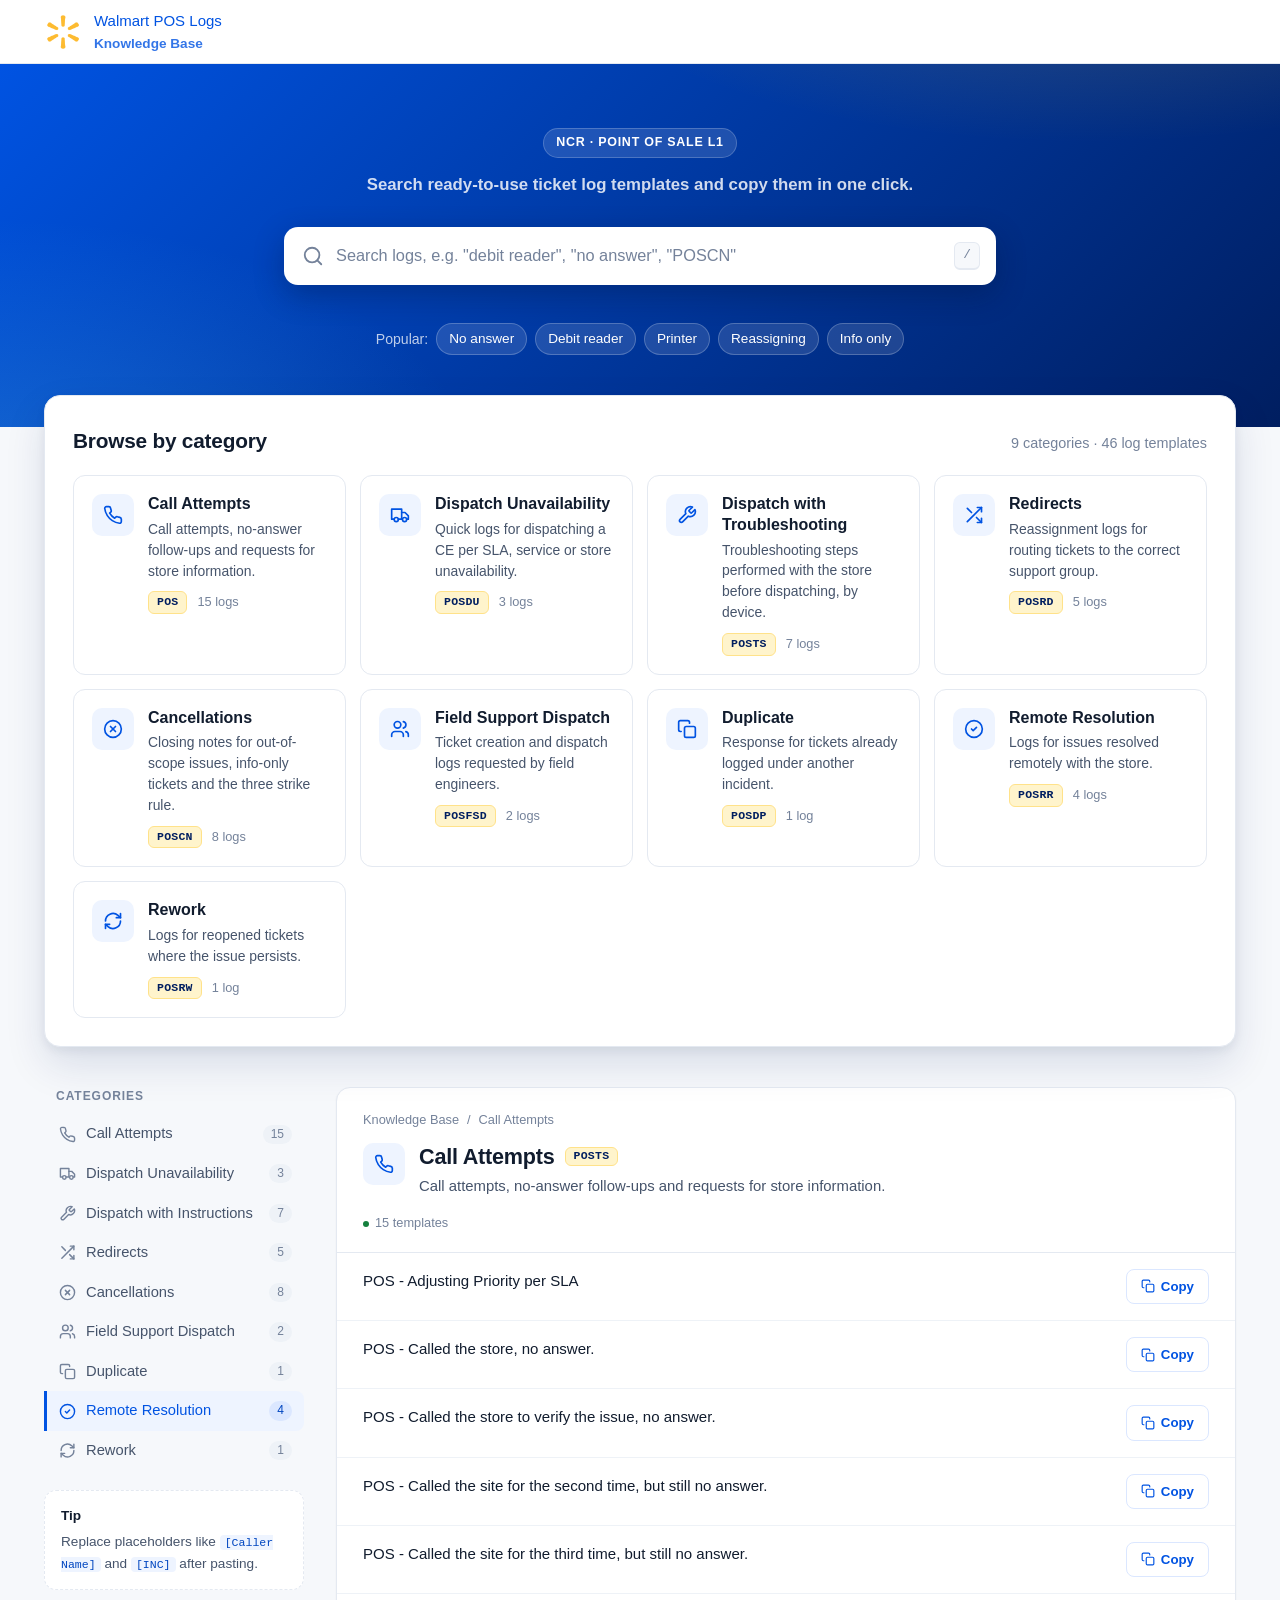
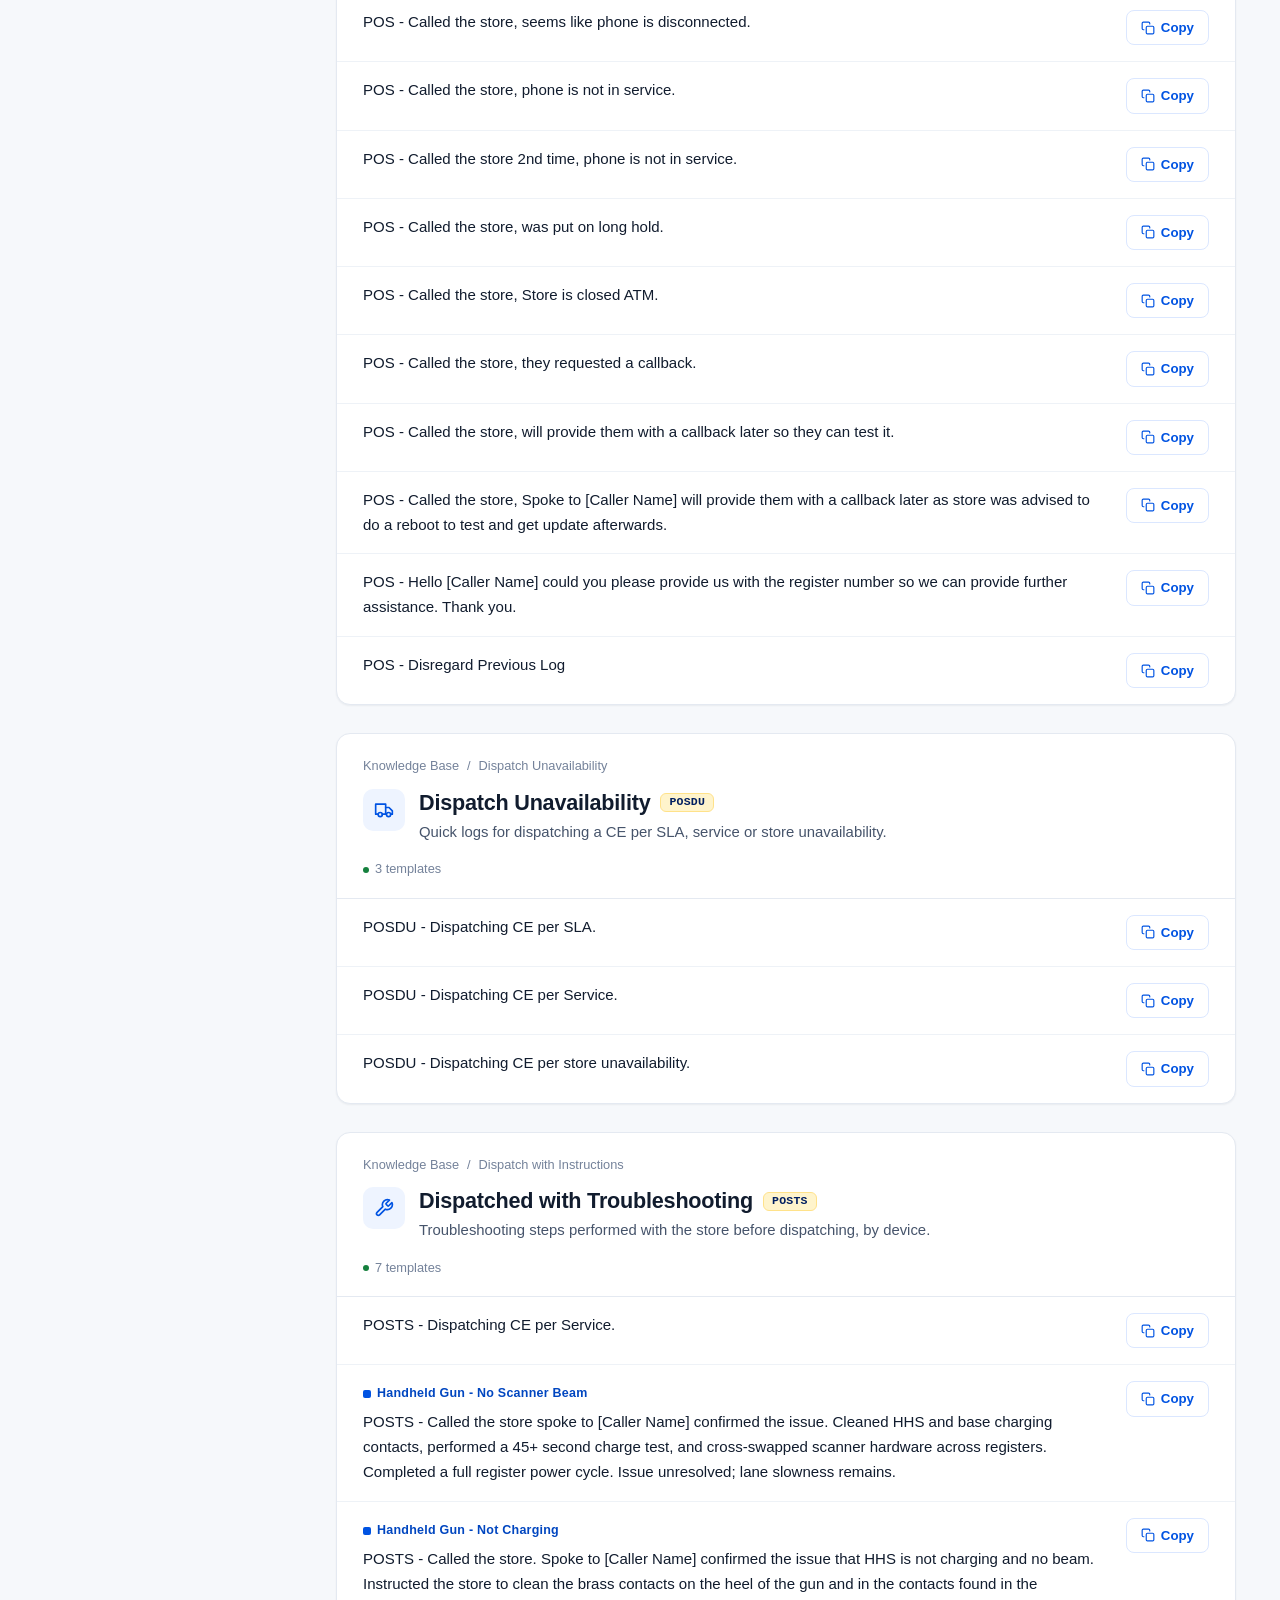
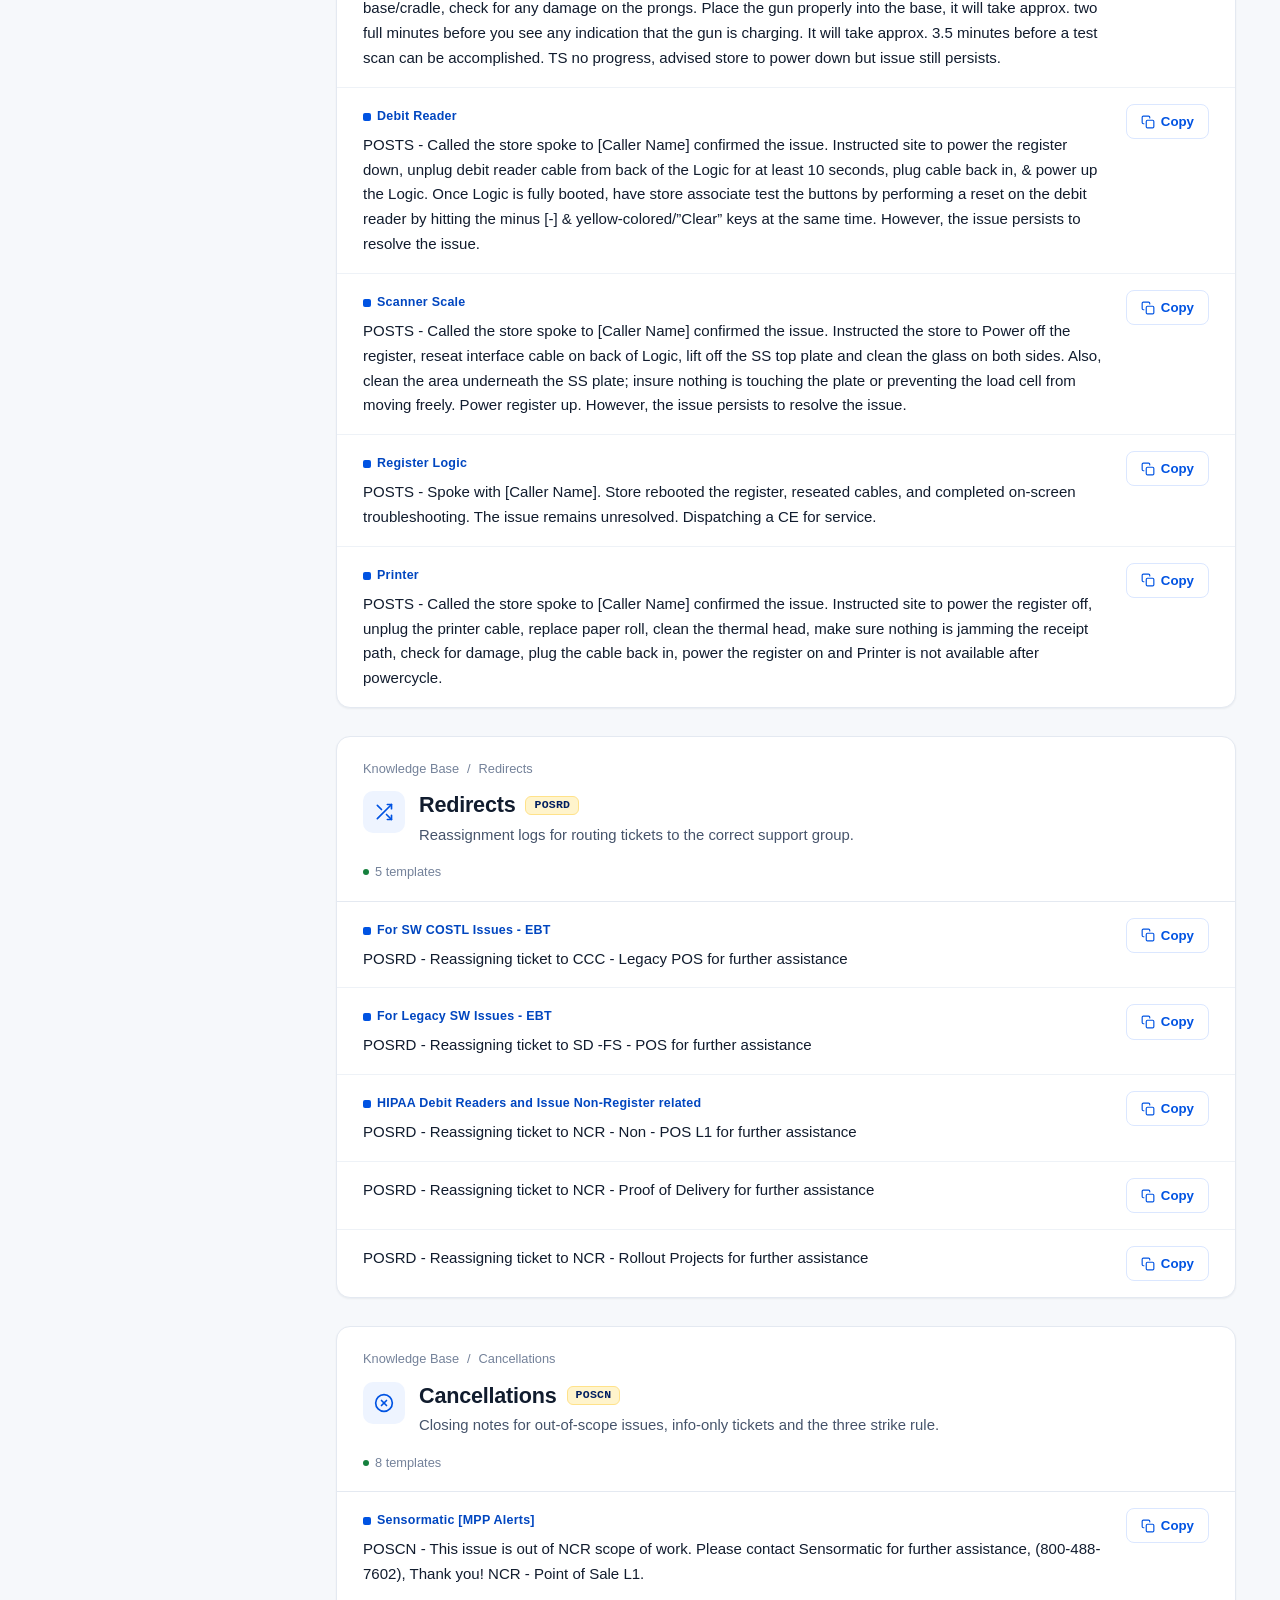
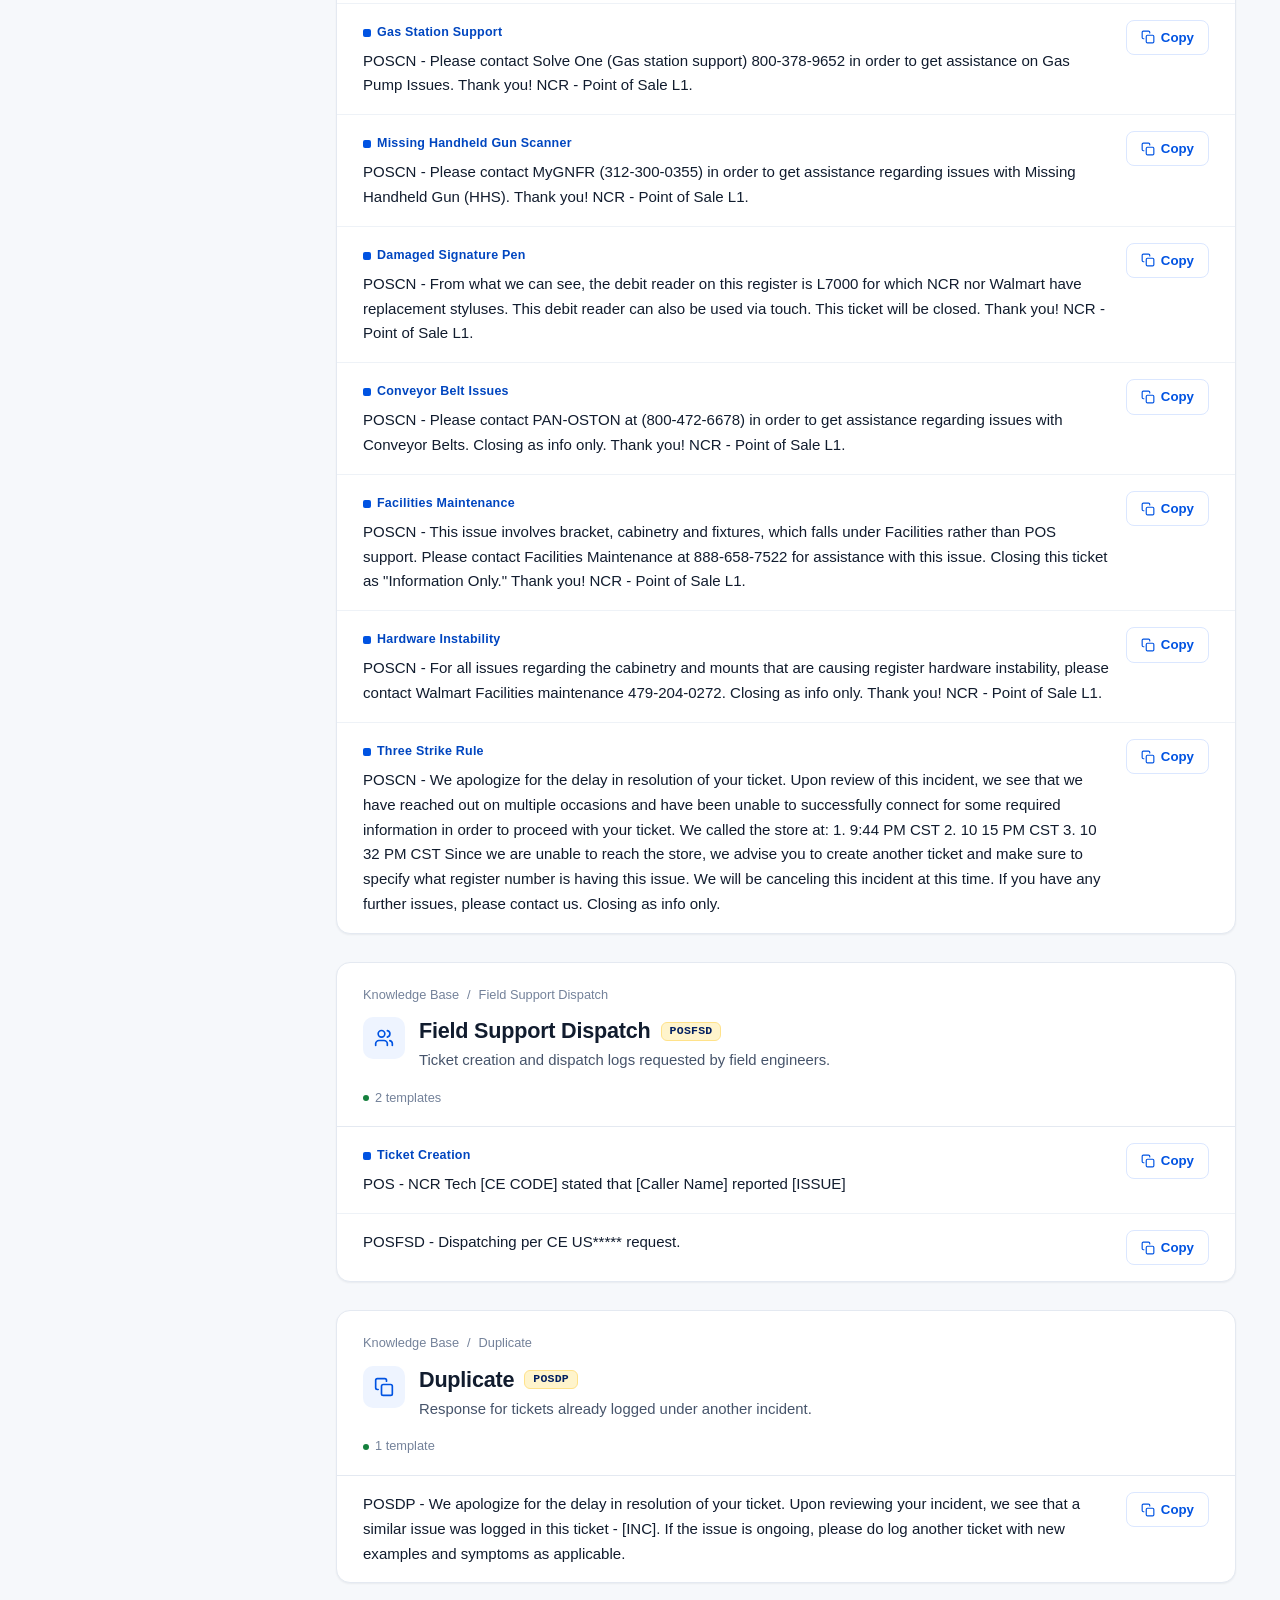
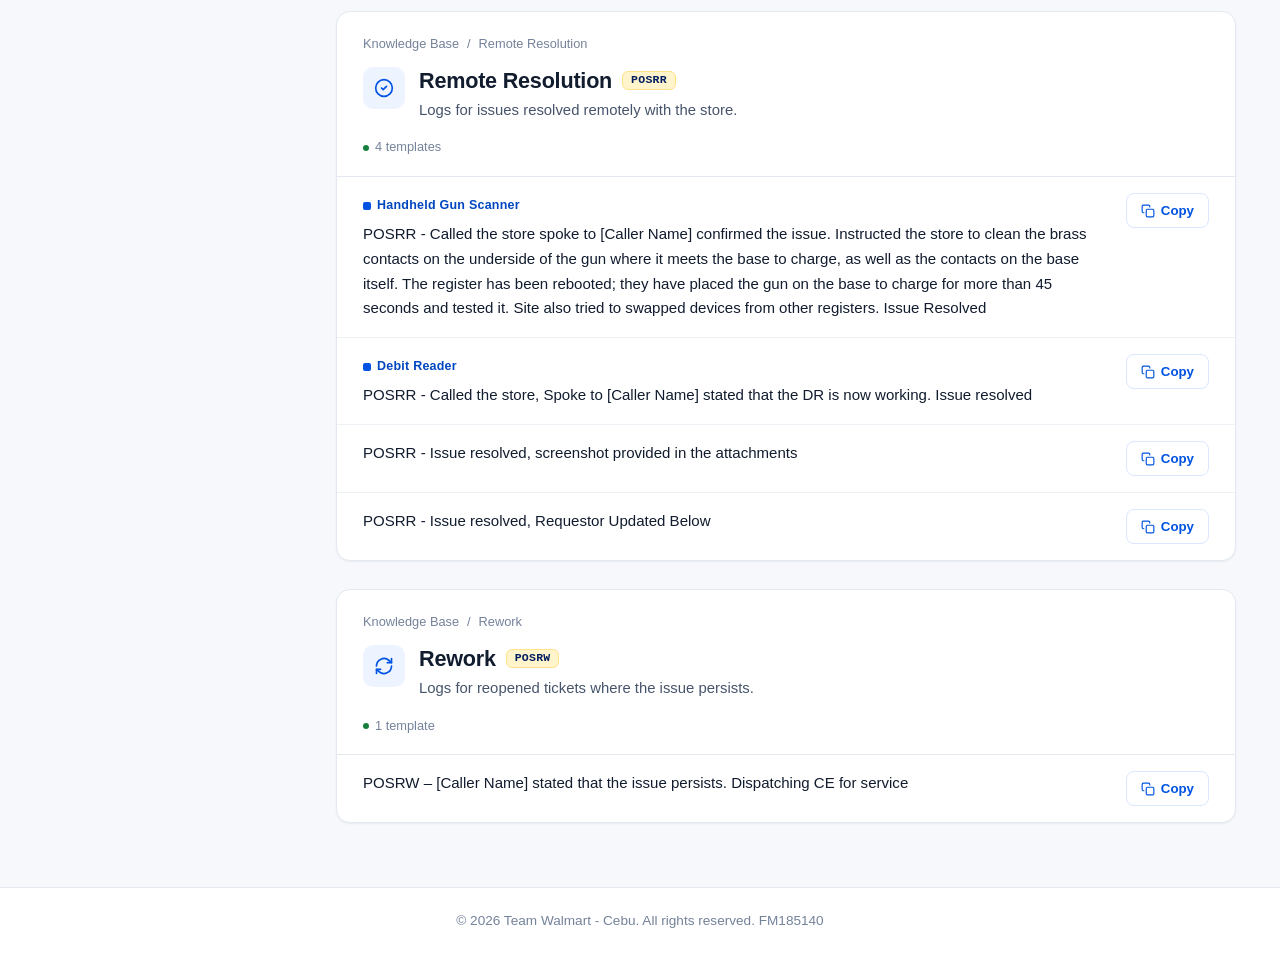
==== commit 29e018b7: "Rename 'Dispatch with Instructions' to 'Dispatched with Troubleshooting'" ====
--- a/index.html
+++ b/index.html
@@ -78,7 +78,7 @@
             <div class="card-tags"><span class="tag">POSDU</span><span class="card-count">3 logs</span></div>
           </div>
         </a>
-        <a href="#posdi" class="card">
+        <a href="#posts" class="card">
           <span class="card-icon"><svg class="icon" viewBox="0 0 24 24" fill="none" stroke="currentColor" stroke-width="2" stroke-linecap="round" stroke-linejoin="round" aria-hidden="true"><path d="M14.7 6.3a1 1 0 0 0 0 1.4l1.6 1.6a1 1 0 0 0 1.4 0l3.8-3.8a6 6 0 0 1-7.9 7.9l-6.9 6.9a2.1 2.1 0 0 1-3-3l6.9-6.9a6 6 0 0 1 7.9-7.9l-3.8 3.8Z"/></svg></span>
           <div class="card-body">
             <div class="card-title">Dispatch with Troubleshooting</div>
@@ -144,7 +144,7 @@
           <ul class="kb-sidenav">
             <li><a href="#pos" data-target="pos"><svg class="icon" viewBox="0 0 24 24" fill="none" stroke="currentColor" stroke-width="2" stroke-linecap="round" stroke-linejoin="round" aria-hidden="true"><path d="M22 16.9v3a2 2 0 0 1-2.2 2 19.8 19.8 0 0 1-8.6-3.1 19.5 19.5 0 0 1-6-6A19.8 19.8 0 0 1 2.1 4.2 2 2 0 0 1 4.1 2h3a2 2 0 0 1 2 1.7c.1.9.4 1.8.7 2.7a2 2 0 0 1-.5 2.1L8 9.8a16 16 0 0 0 6 6l1.3-1.3a2 2 0 0 1 2.1-.4c.9.3 1.8.6 2.7.7a2 2 0 0 1 1.7 2Z"/></svg><span>Call Attempts</span><span class="kb-sidenav-count">15</span></a></li>
             <li><a href="#posdu" data-target="posdu"><svg class="icon" viewBox="0 0 24 24" fill="none" stroke="currentColor" stroke-width="2" stroke-linecap="round" stroke-linejoin="round" aria-hidden="true"><path d="M10 17h4V5H2v12h3"/><path d="M14 9h4l4 4v4h-2"/><circle cx="7.5" cy="17.5" r="2.5"/><circle cx="17.5" cy="17.5" r="2.5"/></svg><span>Dispatch Unavailability</span><span class="kb-sidenav-count">3</span></a></li>
-            <li><a href="#posdi" data-target="posdi"><svg class="icon" viewBox="0 0 24 24" fill="none" stroke="currentColor" stroke-width="2" stroke-linecap="round" stroke-linejoin="round" aria-hidden="true"><path d="M14.7 6.3a1 1 0 0 0 0 1.4l1.6 1.6a1 1 0 0 0 1.4 0l3.8-3.8a6 6 0 0 1-7.9 7.9l-6.9 6.9a2.1 2.1 0 0 1-3-3l6.9-6.9a6 6 0 0 1 7.9-7.9l-3.8 3.8Z"/></svg><span>Dispatch with Instructions</span><span class="kb-sidenav-count">7</span></a></li>
+            <li><a href="#posts" data-target="posts"><svg class="icon" viewBox="0 0 24 24" fill="none" stroke="currentColor" stroke-width="2" stroke-linecap="round" stroke-linejoin="round" aria-hidden="true"><path d="M14.7 6.3a1 1 0 0 0 0 1.4l1.6 1.6a1 1 0 0 0 1.4 0l3.8-3.8a6 6 0 0 1-7.9 7.9l-6.9 6.9a2.1 2.1 0 0 1-3-3l6.9-6.9a6 6 0 0 1 7.9-7.9l-3.8 3.8Z"/></svg><span>Dispatch with Instructions</span><span class="kb-sidenav-count">7</span></a></li>
             <li><a href="#posrd" data-target="posrd"><svg class="icon" viewBox="0 0 24 24" fill="none" stroke="currentColor" stroke-width="2" stroke-linecap="round" stroke-linejoin="round" aria-hidden="true"><path d="M16 3h5v5"/><path d="M4 20 21 3"/><path d="M21 16v5h-5"/><path d="m15 15 6 6"/><path d="M4 4l5 5"/></svg><span>Redirects</span><span class="kb-sidenav-count">5</span></a></li>
             <li><a href="#poscn" data-target="poscn"><svg class="icon" viewBox="0 0 24 24" fill="none" stroke="currentColor" stroke-width="2" stroke-linecap="round" stroke-linejoin="round" aria-hidden="true"><circle cx="12" cy="12" r="10"/><path d="m15 9-6 6"/><path d="m9 9 6 6"/></svg><span>Cancellations</span><span class="kb-sidenav-count">8</span></a></li>
             <li><a href="#posfsd" data-target="posfsd"><svg class="icon" viewBox="0 0 24 24" fill="none" stroke="currentColor" stroke-width="2" stroke-linecap="round" stroke-linejoin="round" aria-hidden="true"><path d="M16 21v-2a4 4 0 0 0-4-4H6a4 4 0 0 0-4 4v2"/><circle cx="9" cy="7" r="4"/><path d="M22 21v-2a4 4 0 0 0-3-3.9"/><path d="M16 3.1a4 4 0 0 1 0 7.8"/></svg><span>Field Support Dispatch</span><span class="kb-sidenav-count">2</span></a></li>
@@ -339,13 +339,13 @@
       </table>
     </article>
 
-    <article id="posdi" class="dashboard-panel">
+    <article id="posts" class="dashboard-panel">
       <header class="kb-article-head">
         <nav class="kb-breadcrumb" aria-label="Breadcrumb"><a href="#categories">Knowledge Base</a><span aria-hidden="true">/</span><span>Dispatch with Instructions</span></nav>
         <div class="kb-article-title">
           <span class="card-icon"><svg class="icon" viewBox="0 0 24 24" fill="none" stroke="currentColor" stroke-width="2" stroke-linecap="round" stroke-linejoin="round" aria-hidden="true"><path d="M14.7 6.3a1 1 0 0 0 0 1.4l1.6 1.6a1 1 0 0 0 1.4 0l3.8-3.8a6 6 0 0 1-7.9 7.9l-6.9 6.9a2.1 2.1 0 0 1-3-3l6.9-6.9a6 6 0 0 1 7.9-7.9l-3.8 3.8Z"/></svg></span>
           <div>
-            <h2>Dispatch with Instructions <span class="tag">POSDI</span></h2>
+            <h2>Dispatched with Troubleshooting <span class="tag">POSTS</span></h2>
             <p class="kb-article-desc">Troubleshooting steps performed with the store before dispatching, by device.</p>
           </div>
         </div>
@@ -355,14 +355,14 @@
       <table>
         <thead>
           <tr>
-            <th>Dispatch with Instructions</th>
+            <th>Dispatched with Troubleshooting</th>
             <th></th>
           </tr>
         </thead>
         <tbody>
           <tr>
             <td>
-              <p class="log-text">POSDI - Dispatching CE per Service.</p>
+              <p class="log-text">POSTS - Dispatching CE per Service.</p>
             </td>
             <td class="action-cell">
               <span class="status-msg">Copied!</span>
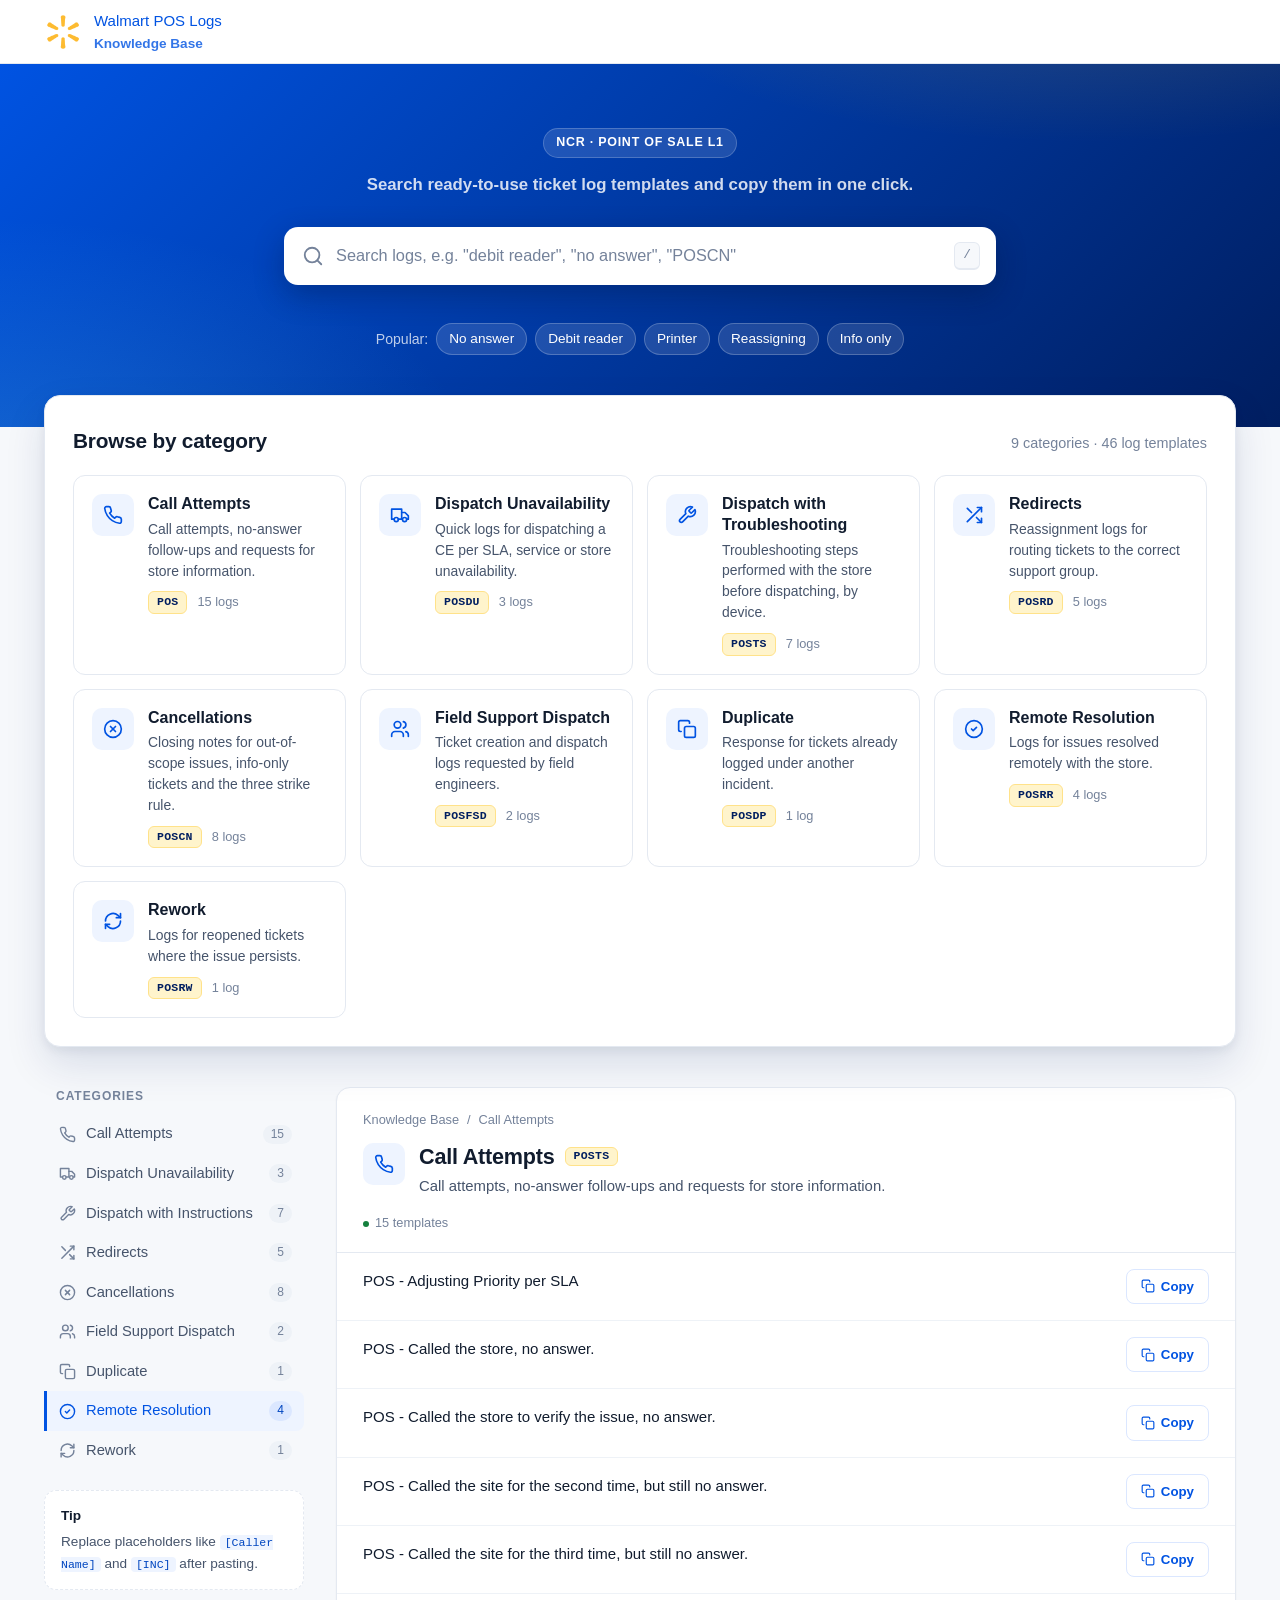
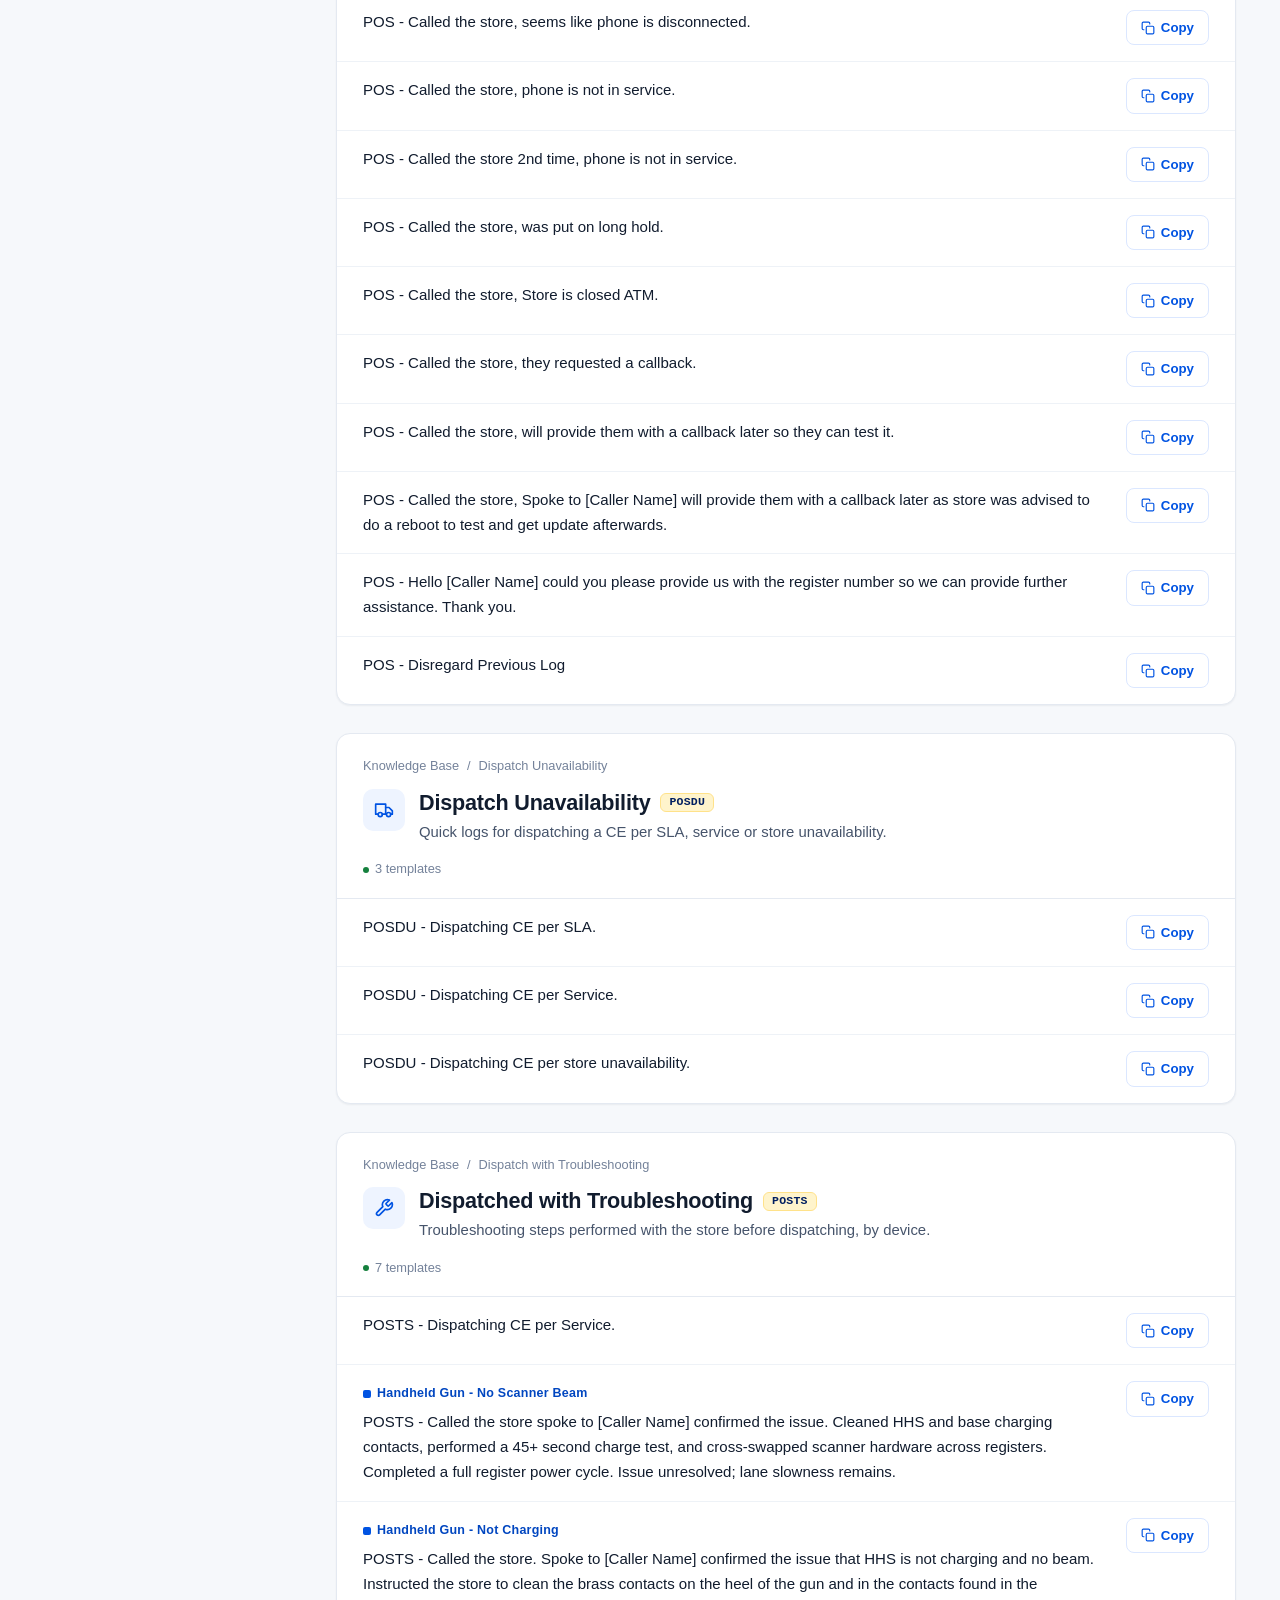
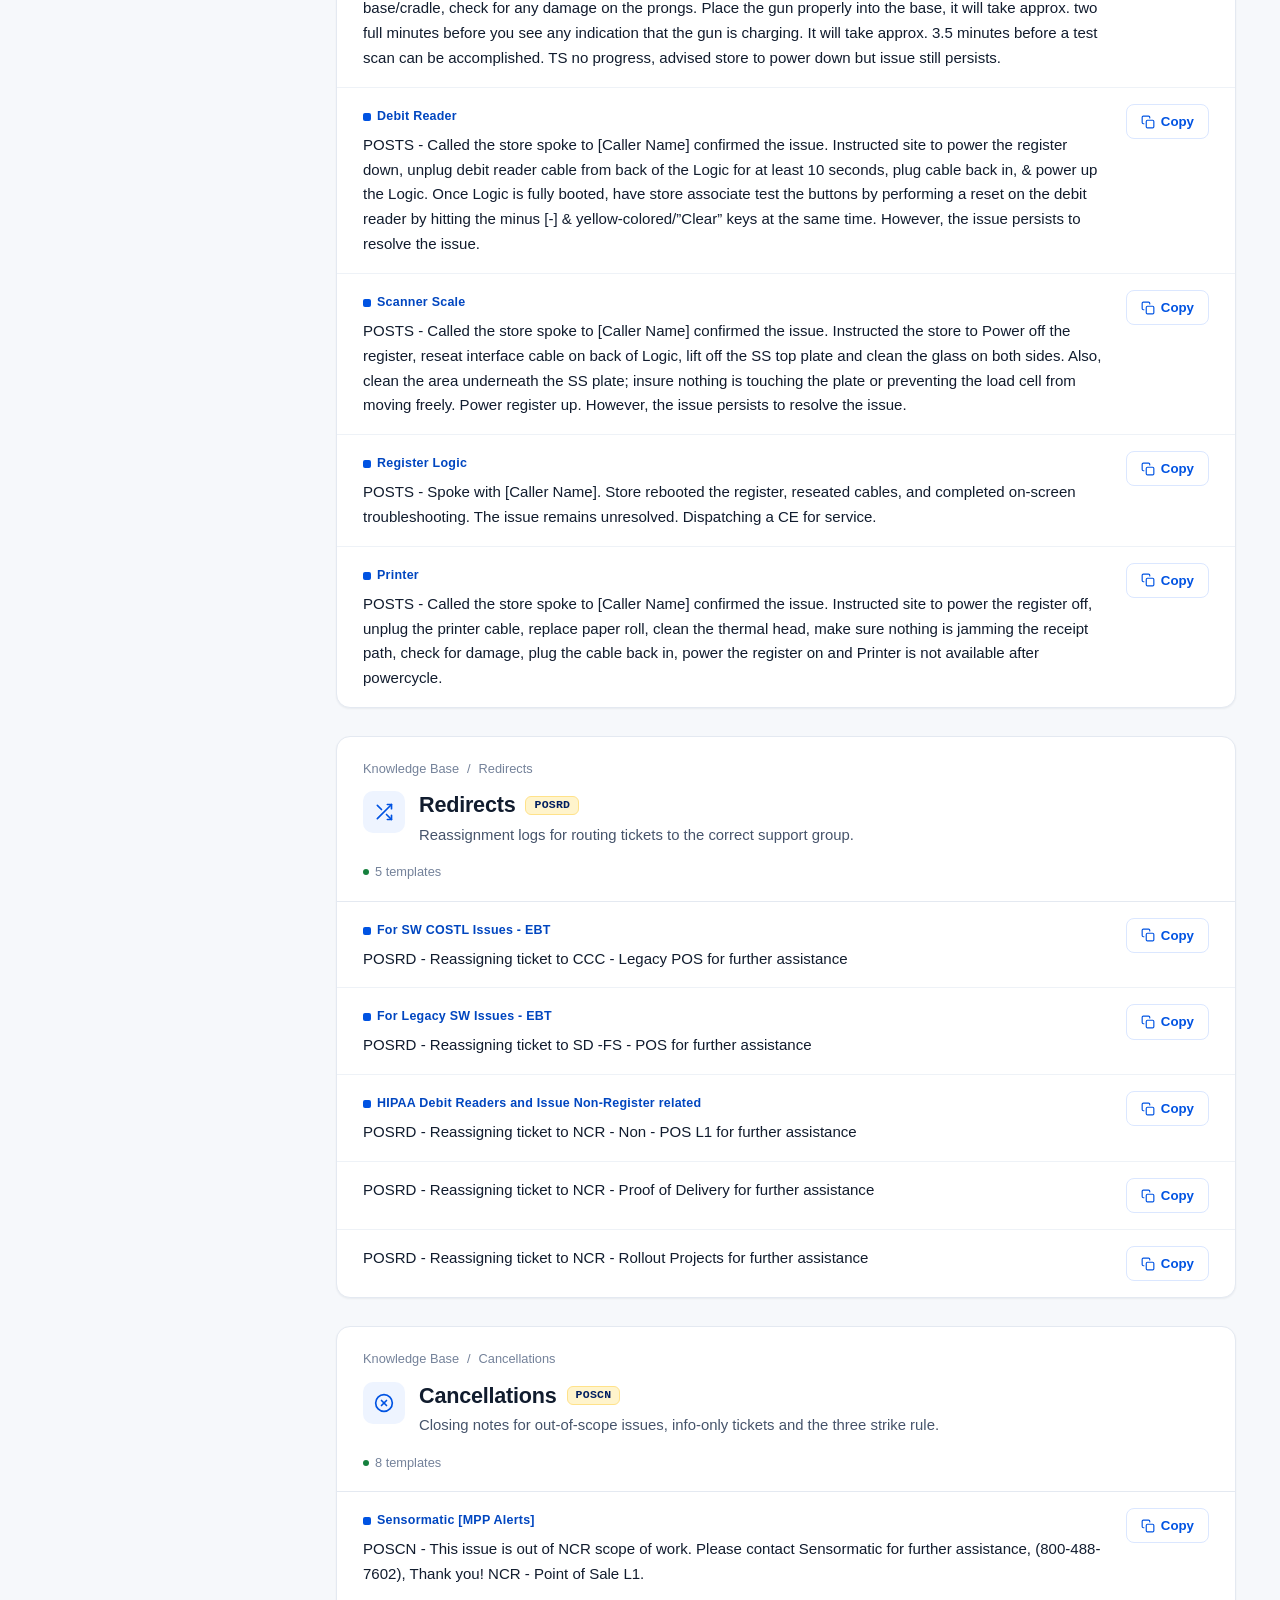
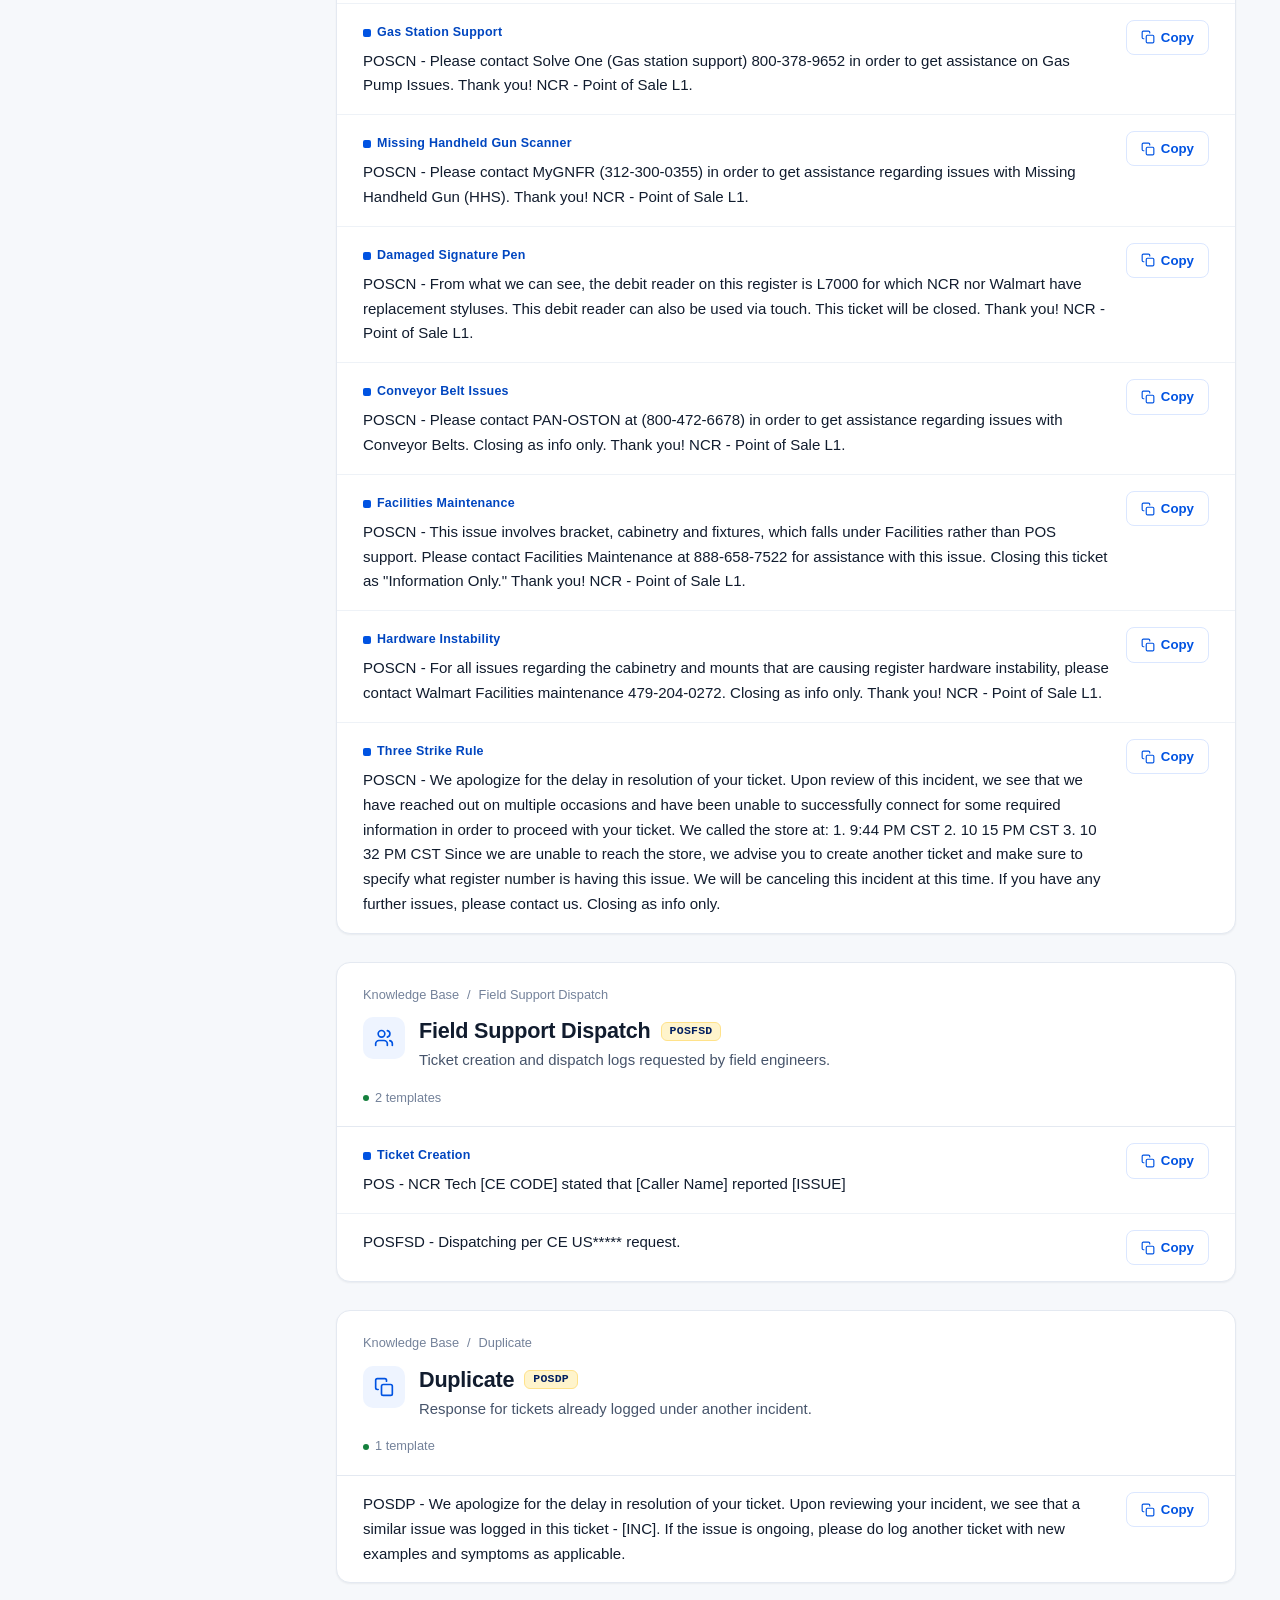
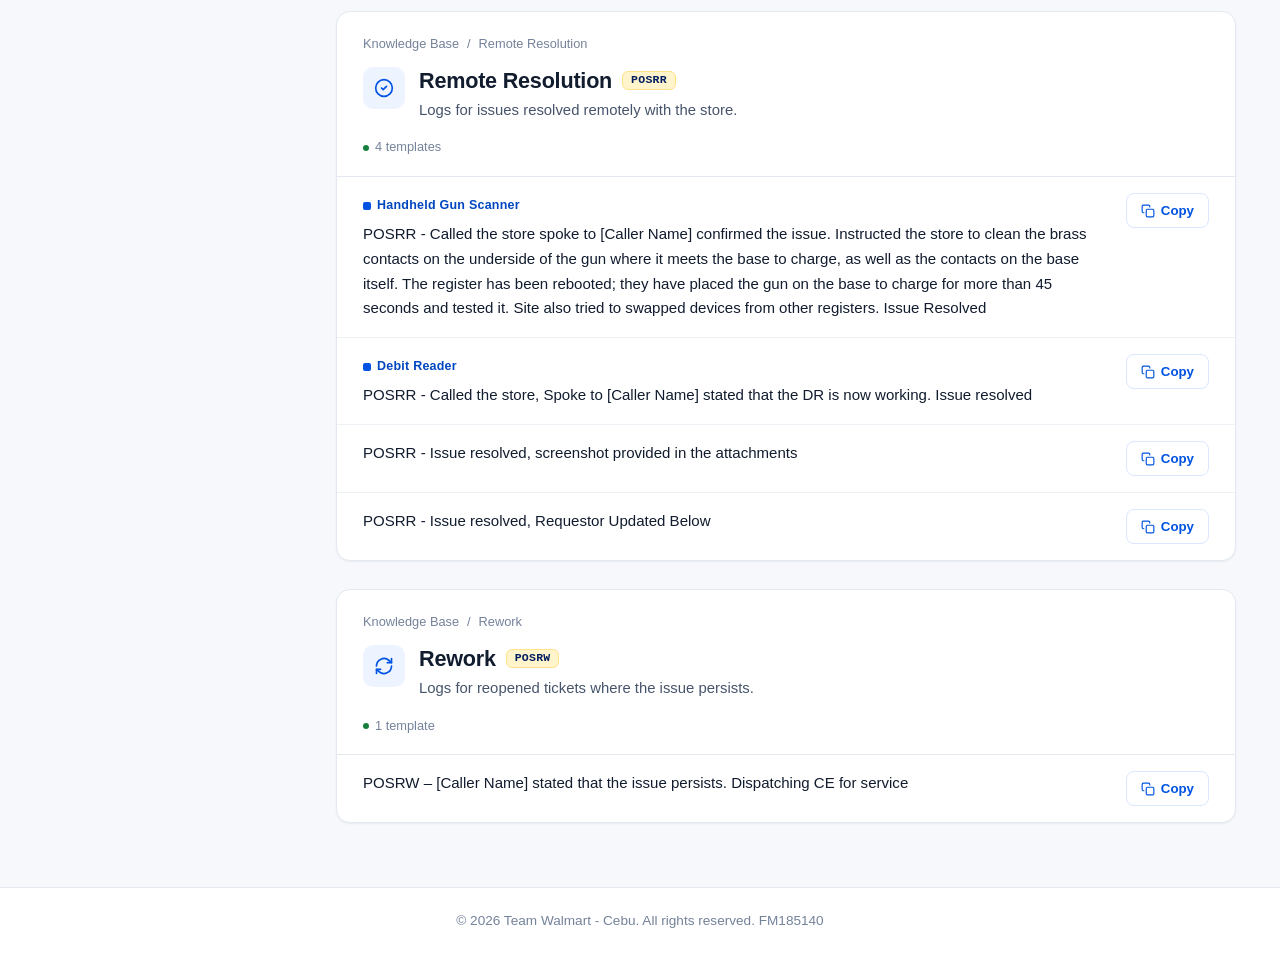
==== commit 57e33a6d: "Update index.html" ====
--- a/index.html
+++ b/index.html
@@ -341,7 +341,7 @@
 
     <article id="posts" class="dashboard-panel">
       <header class="kb-article-head">
-        <nav class="kb-breadcrumb" aria-label="Breadcrumb"><a href="#categories">Knowledge Base</a><span aria-hidden="true">/</span><span>Dispatch with Instructions</span></nav>
+        <nav class="kb-breadcrumb" aria-label="Breadcrumb"><a href="#categories">Knowledge Base</a><span aria-hidden="true">/</span><span>Dispatch with Troubleshooting</span></nav>
         <div class="kb-article-title">
           <span class="card-icon"><svg class="icon" viewBox="0 0 24 24" fill="none" stroke="currentColor" stroke-width="2" stroke-linecap="round" stroke-linejoin="round" aria-hidden="true"><path d="M14.7 6.3a1 1 0 0 0 0 1.4l1.6 1.6a1 1 0 0 0 1.4 0l3.8-3.8a6 6 0 0 1-7.9 7.9l-6.9 6.9a2.1 2.1 0 0 1-3-3l6.9-6.9a6 6 0 0 1 7.9-7.9l-3.8 3.8Z"/></svg></span>
           <div>
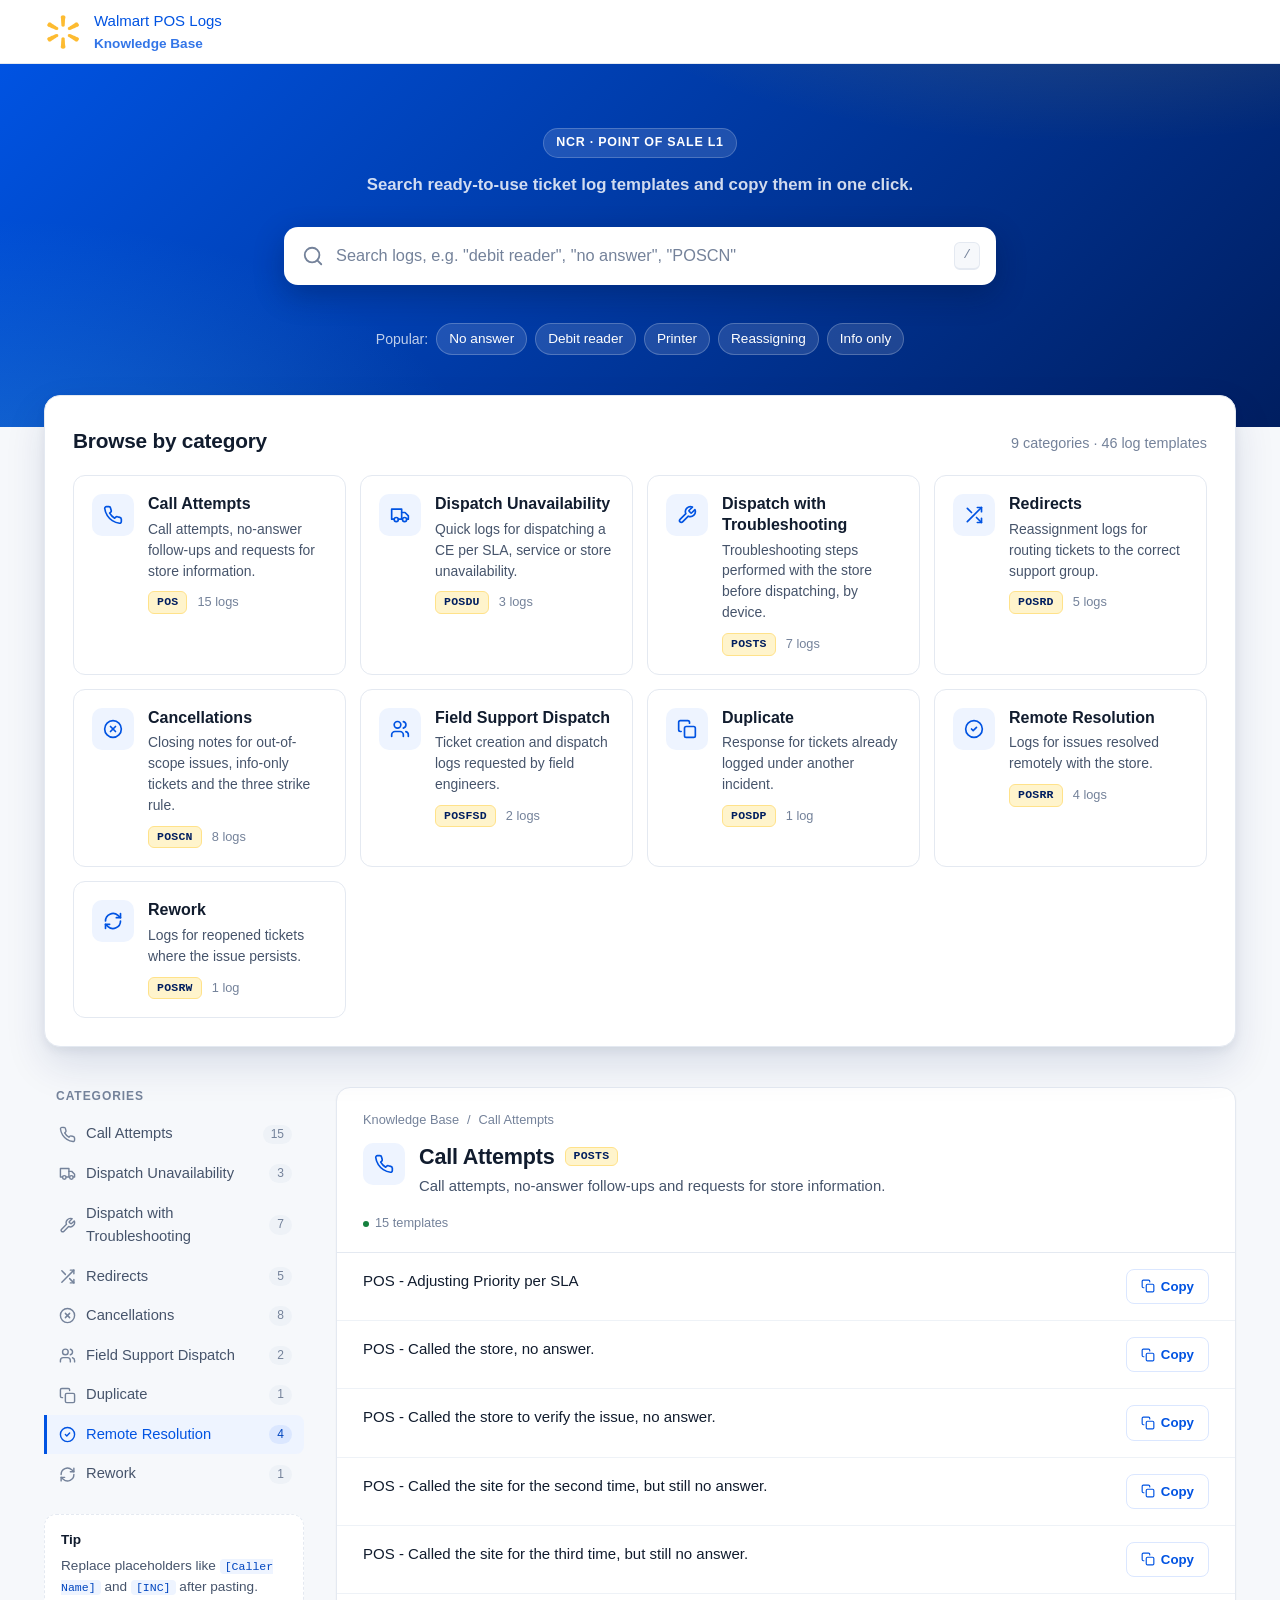
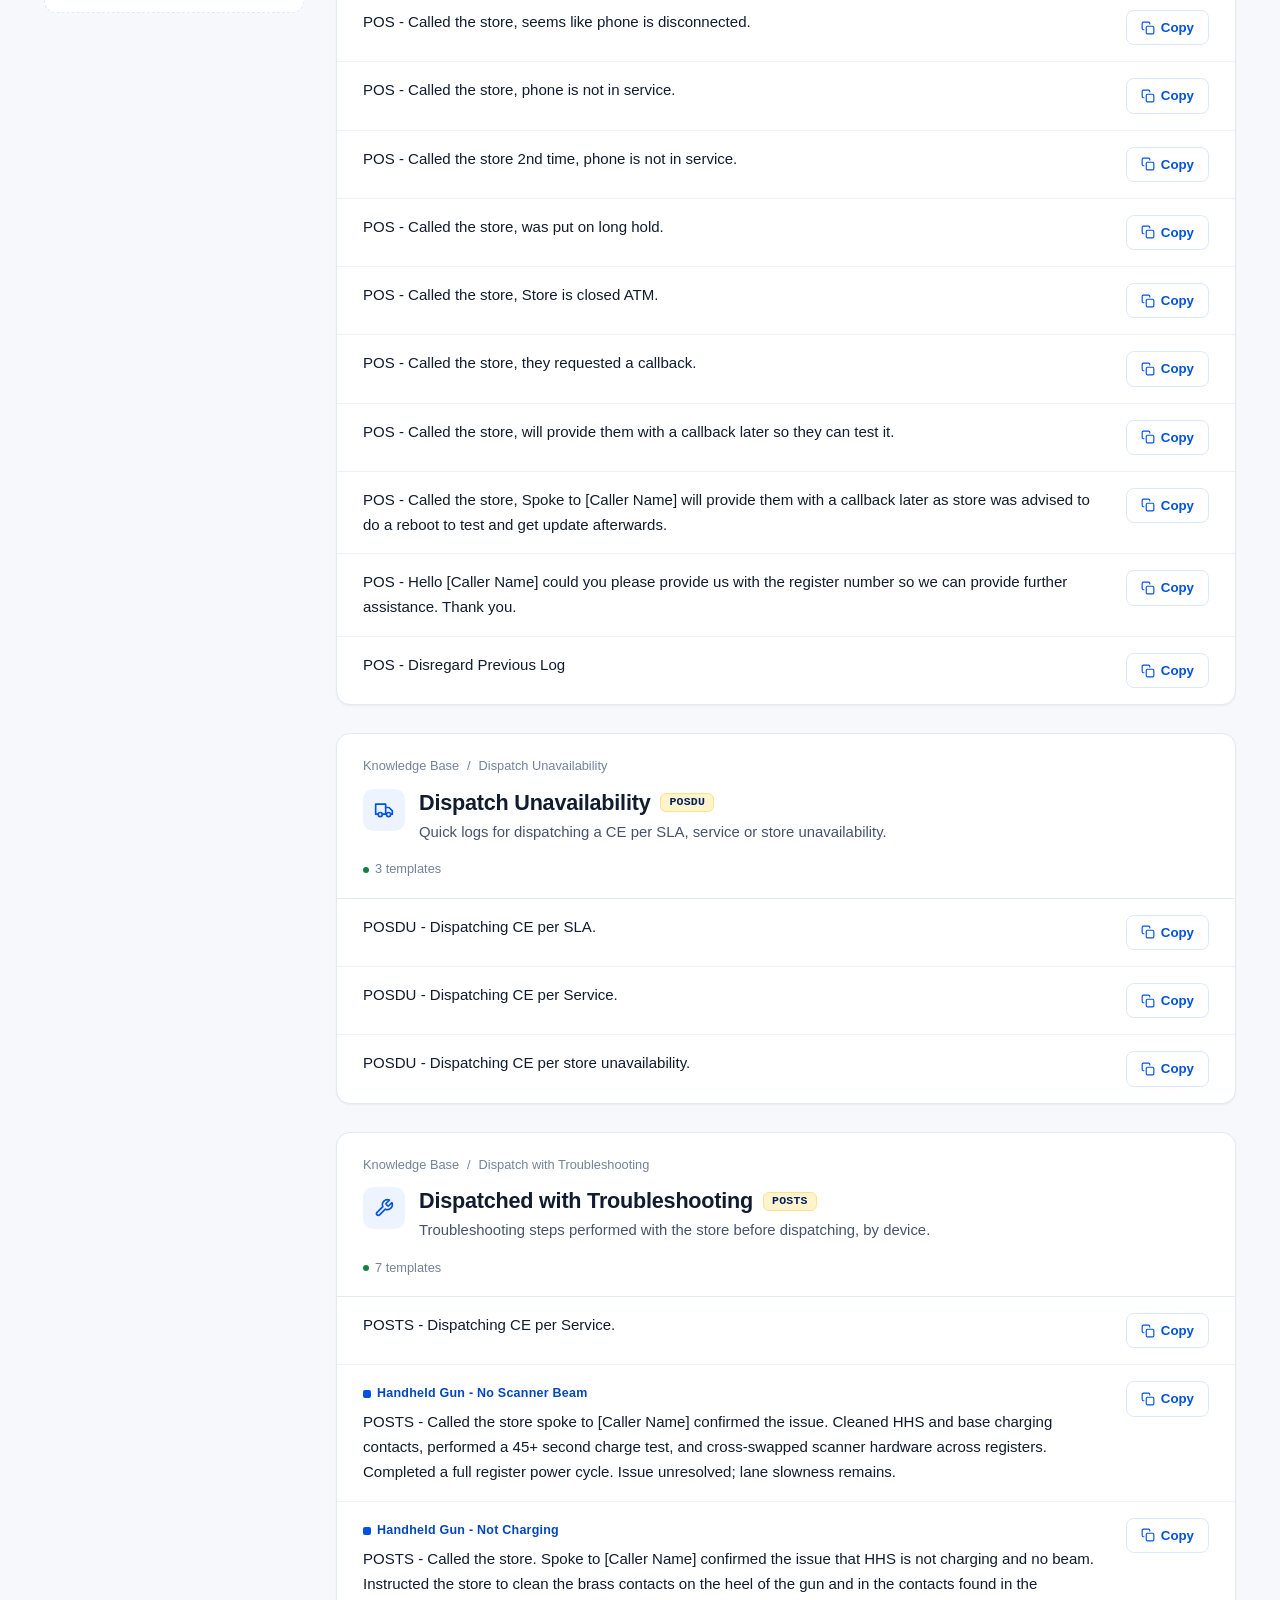
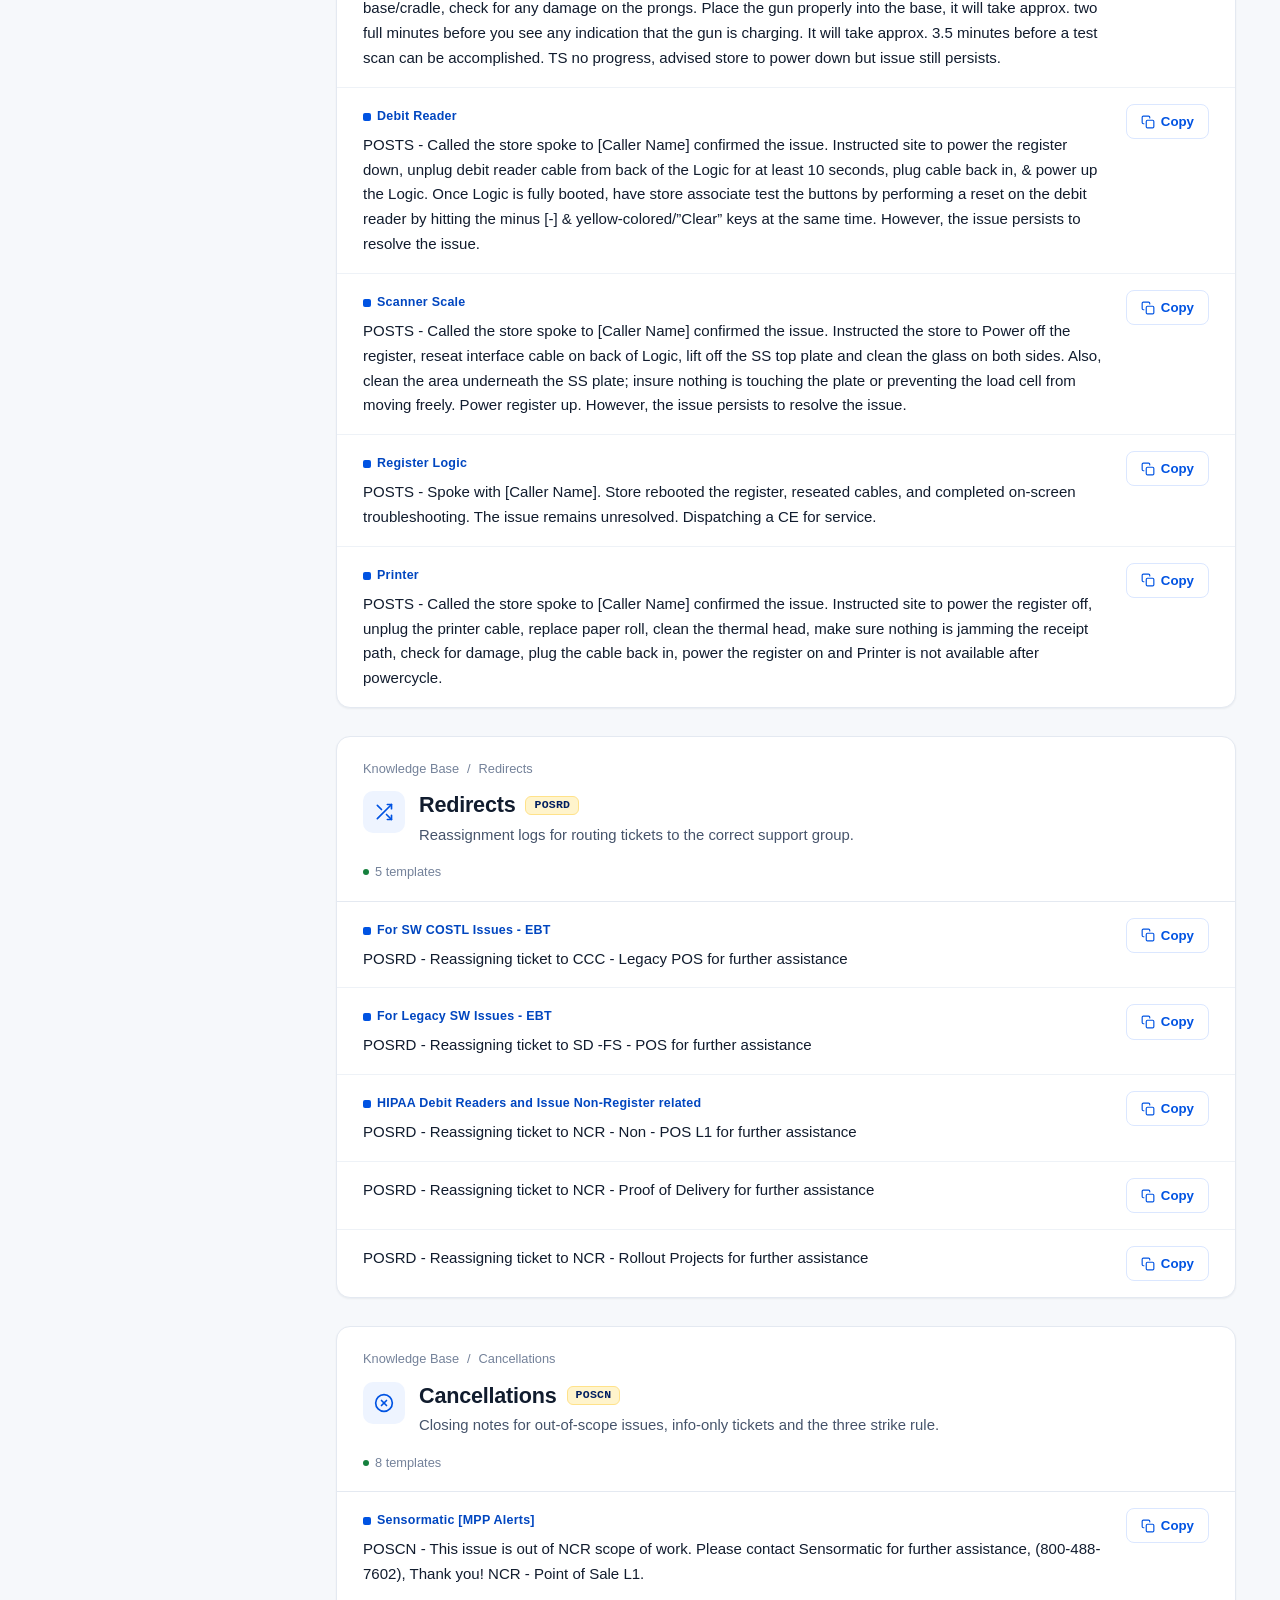
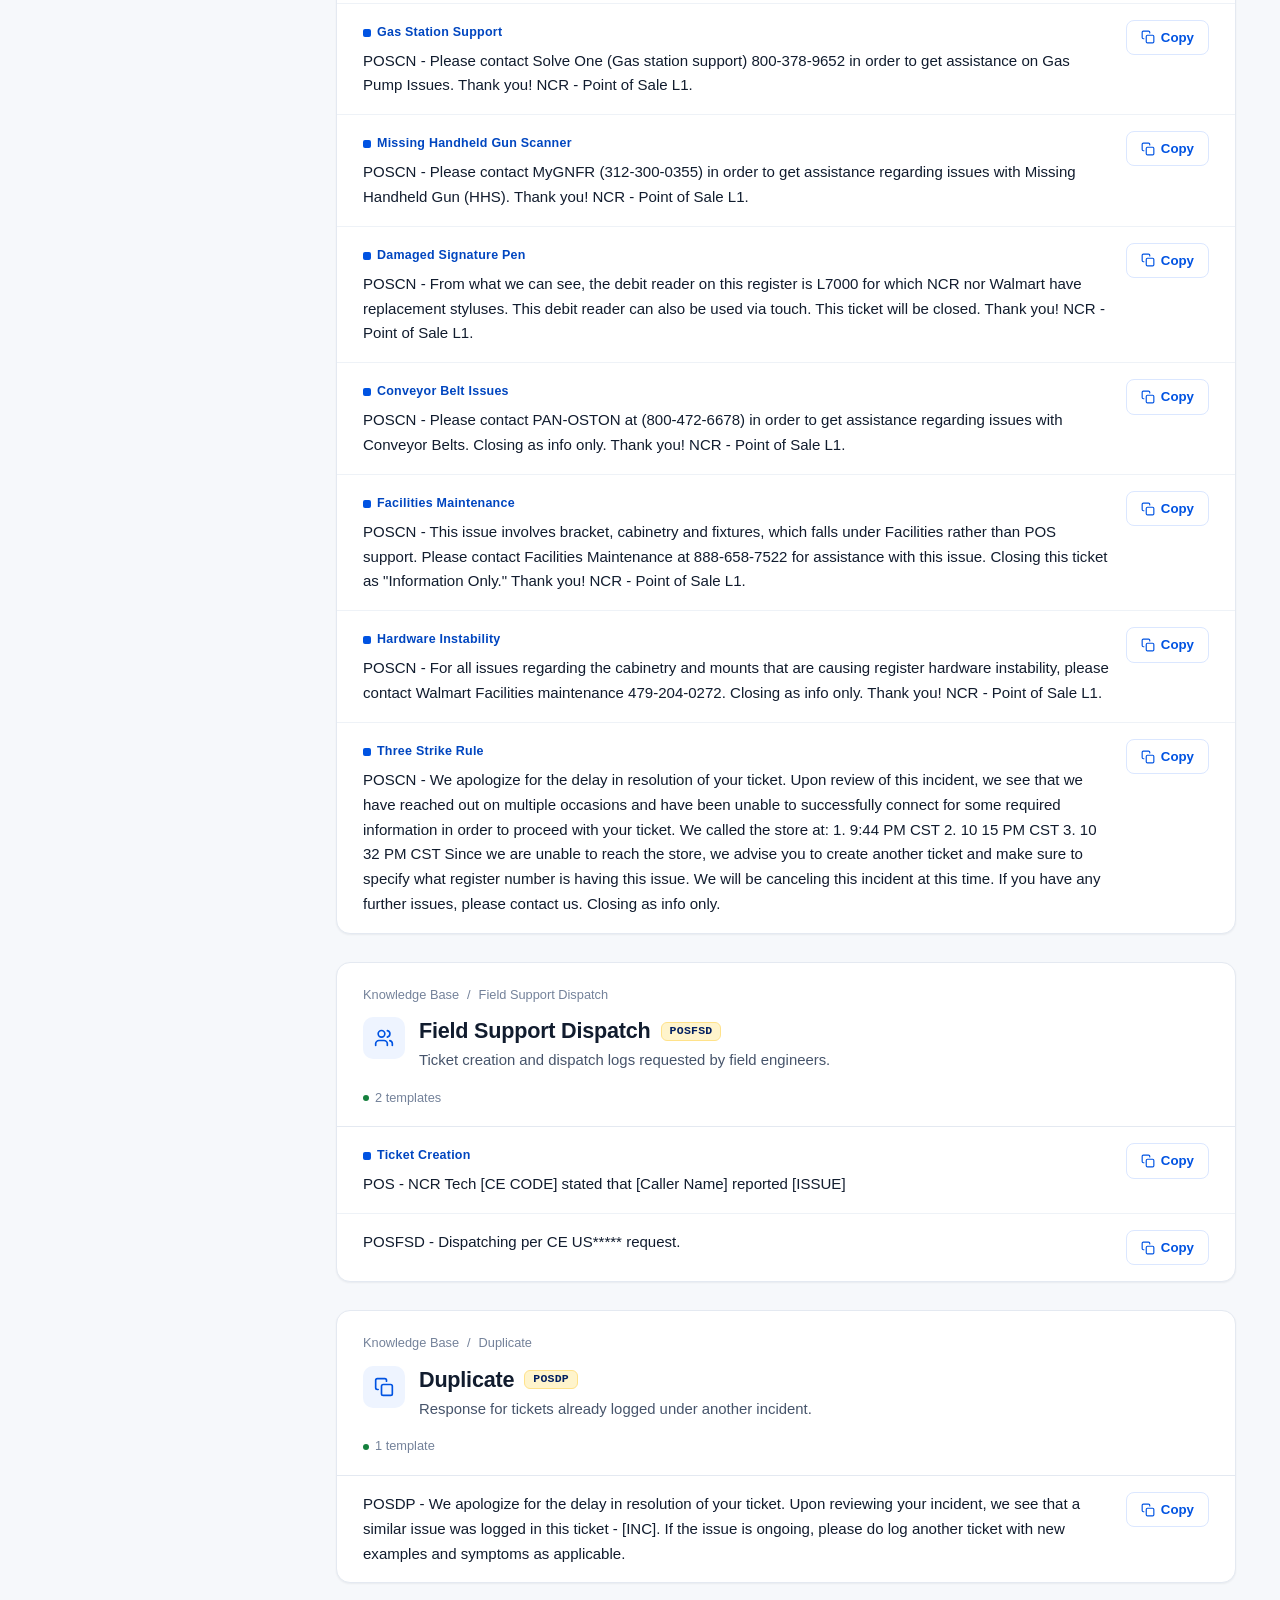
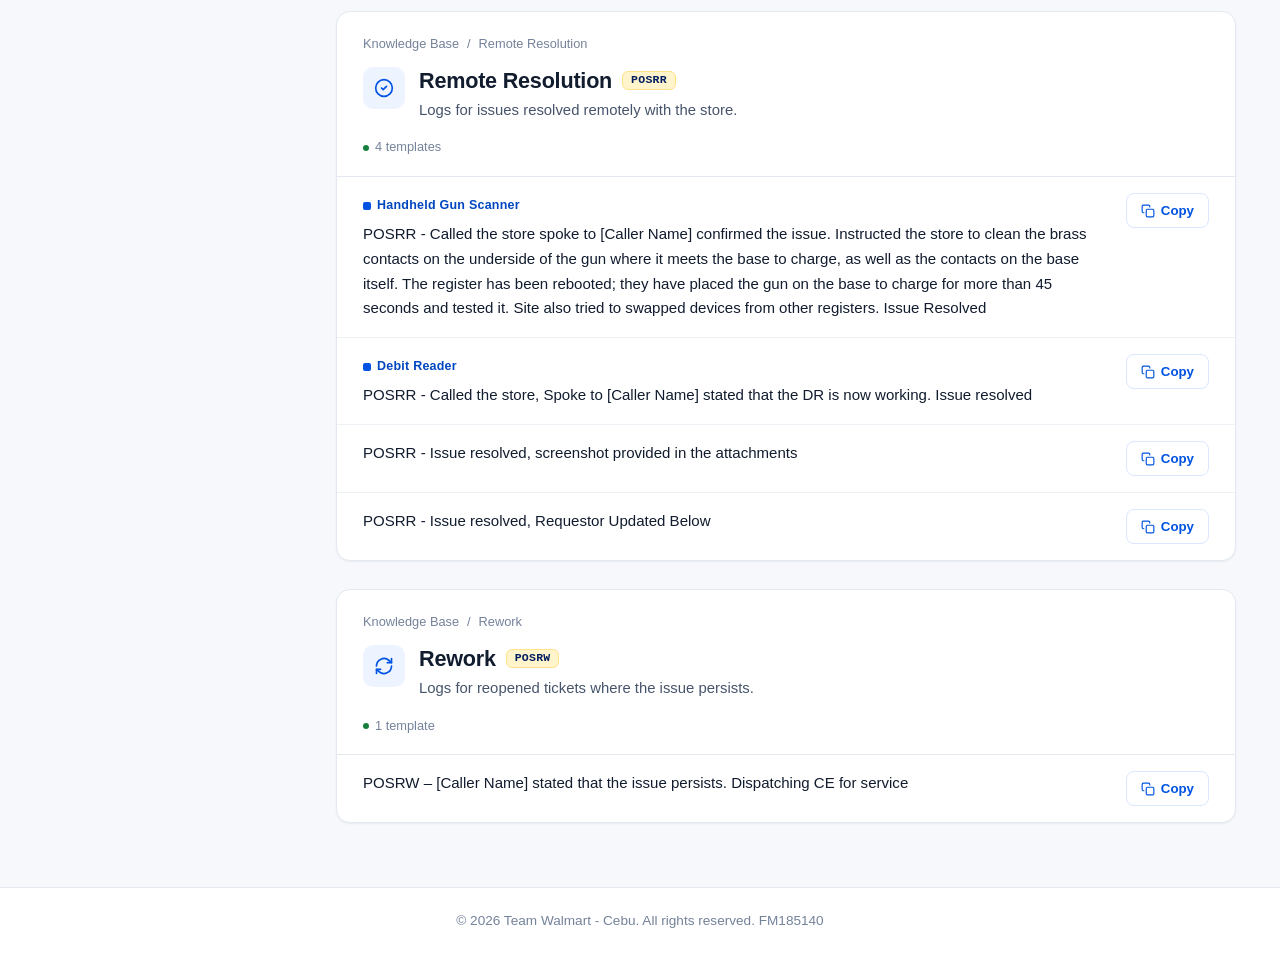
==== commit 1a4e1266: "Update index.html" ====
--- a/index.html
+++ b/index.html
@@ -144,7 +144,7 @@
           <ul class="kb-sidenav">
             <li><a href="#pos" data-target="pos"><svg class="icon" viewBox="0 0 24 24" fill="none" stroke="currentColor" stroke-width="2" stroke-linecap="round" stroke-linejoin="round" aria-hidden="true"><path d="M22 16.9v3a2 2 0 0 1-2.2 2 19.8 19.8 0 0 1-8.6-3.1 19.5 19.5 0 0 1-6-6A19.8 19.8 0 0 1 2.1 4.2 2 2 0 0 1 4.1 2h3a2 2 0 0 1 2 1.7c.1.9.4 1.8.7 2.7a2 2 0 0 1-.5 2.1L8 9.8a16 16 0 0 0 6 6l1.3-1.3a2 2 0 0 1 2.1-.4c.9.3 1.8.6 2.7.7a2 2 0 0 1 1.7 2Z"/></svg><span>Call Attempts</span><span class="kb-sidenav-count">15</span></a></li>
             <li><a href="#posdu" data-target="posdu"><svg class="icon" viewBox="0 0 24 24" fill="none" stroke="currentColor" stroke-width="2" stroke-linecap="round" stroke-linejoin="round" aria-hidden="true"><path d="M10 17h4V5H2v12h3"/><path d="M14 9h4l4 4v4h-2"/><circle cx="7.5" cy="17.5" r="2.5"/><circle cx="17.5" cy="17.5" r="2.5"/></svg><span>Dispatch Unavailability</span><span class="kb-sidenav-count">3</span></a></li>
-            <li><a href="#posts" data-target="posts"><svg class="icon" viewBox="0 0 24 24" fill="none" stroke="currentColor" stroke-width="2" stroke-linecap="round" stroke-linejoin="round" aria-hidden="true"><path d="M14.7 6.3a1 1 0 0 0 0 1.4l1.6 1.6a1 1 0 0 0 1.4 0l3.8-3.8a6 6 0 0 1-7.9 7.9l-6.9 6.9a2.1 2.1 0 0 1-3-3l6.9-6.9a6 6 0 0 1 7.9-7.9l-3.8 3.8Z"/></svg><span>Dispatch with Instructions</span><span class="kb-sidenav-count">7</span></a></li>
+            <li><a href="#posts" data-target="posts"><svg class="icon" viewBox="0 0 24 24" fill="none" stroke="currentColor" stroke-width="2" stroke-linecap="round" stroke-linejoin="round" aria-hidden="true"><path d="M14.7 6.3a1 1 0 0 0 0 1.4l1.6 1.6a1 1 0 0 0 1.4 0l3.8-3.8a6 6 0 0 1-7.9 7.9l-6.9 6.9a2.1 2.1 0 0 1-3-3l6.9-6.9a6 6 0 0 1 7.9-7.9l-3.8 3.8Z"/></svg><span>Dispatch with Troubleshooting</span><span class="kb-sidenav-count">7</span></a></li>
             <li><a href="#posrd" data-target="posrd"><svg class="icon" viewBox="0 0 24 24" fill="none" stroke="currentColor" stroke-width="2" stroke-linecap="round" stroke-linejoin="round" aria-hidden="true"><path d="M16 3h5v5"/><path d="M4 20 21 3"/><path d="M21 16v5h-5"/><path d="m15 15 6 6"/><path d="M4 4l5 5"/></svg><span>Redirects</span><span class="kb-sidenav-count">5</span></a></li>
             <li><a href="#poscn" data-target="poscn"><svg class="icon" viewBox="0 0 24 24" fill="none" stroke="currentColor" stroke-width="2" stroke-linecap="round" stroke-linejoin="round" aria-hidden="true"><circle cx="12" cy="12" r="10"/><path d="m15 9-6 6"/><path d="m9 9 6 6"/></svg><span>Cancellations</span><span class="kb-sidenav-count">8</span></a></li>
             <li><a href="#posfsd" data-target="posfsd"><svg class="icon" viewBox="0 0 24 24" fill="none" stroke="currentColor" stroke-width="2" stroke-linecap="round" stroke-linejoin="round" aria-hidden="true"><path d="M16 21v-2a4 4 0 0 0-4-4H6a4 4 0 0 0-4 4v2"/><circle cx="9" cy="7" r="4"/><path d="M22 21v-2a4 4 0 0 0-3-3.9"/><path d="M16 3.1a4 4 0 0 1 0 7.8"/></svg><span>Field Support Dispatch</span><span class="kb-sidenav-count">2</span></a></li>
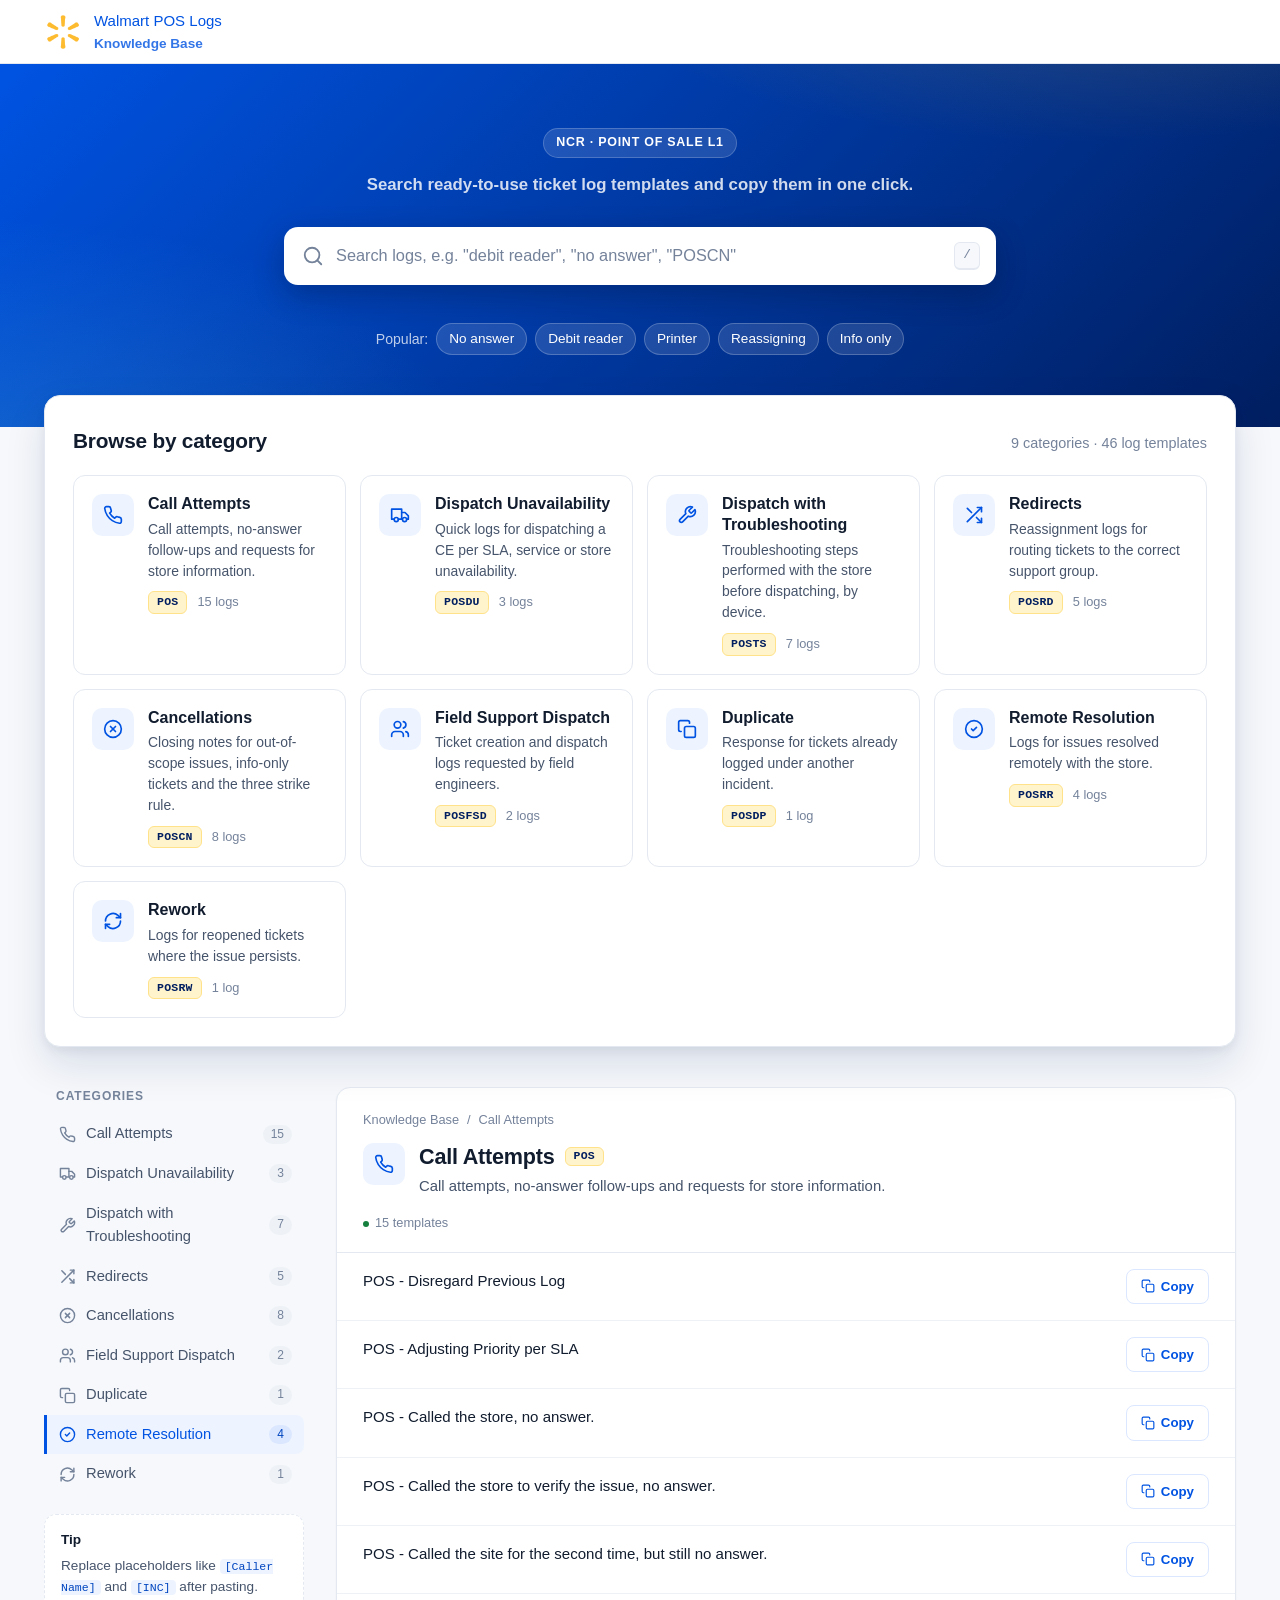
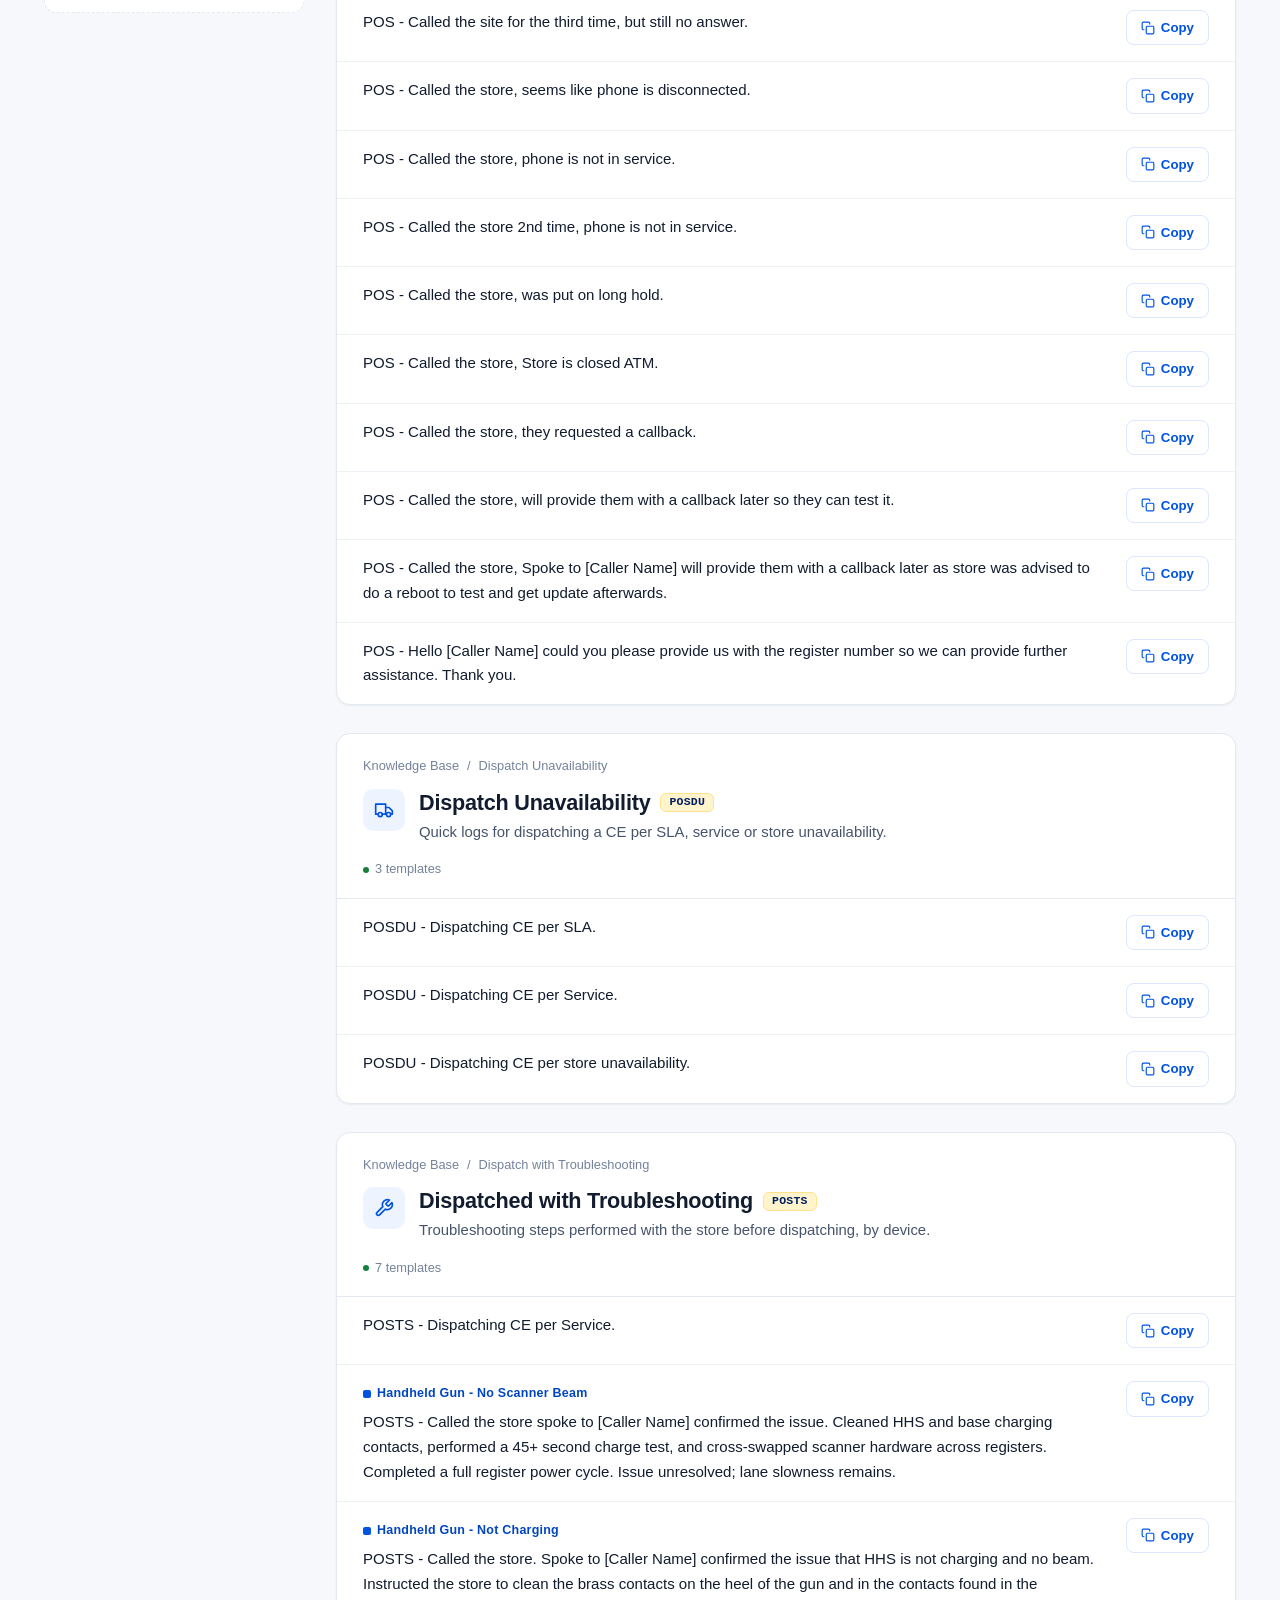
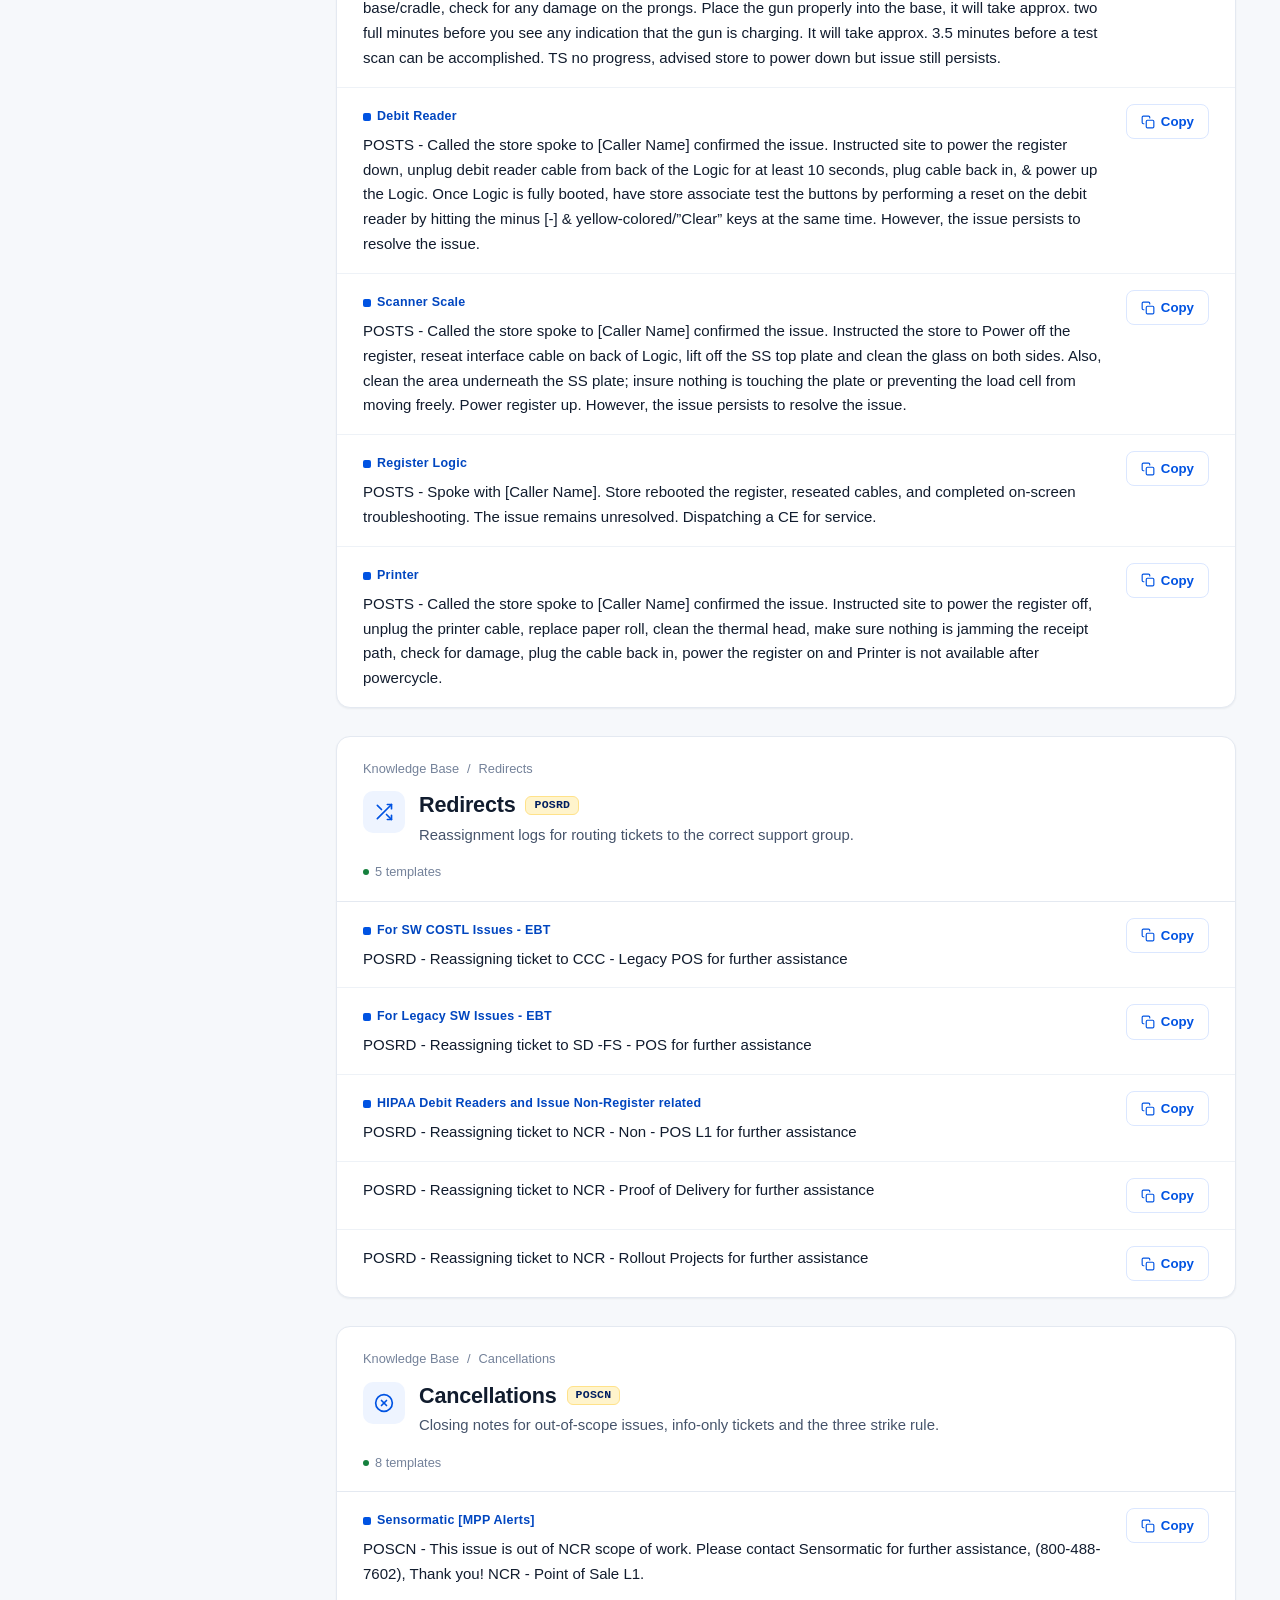
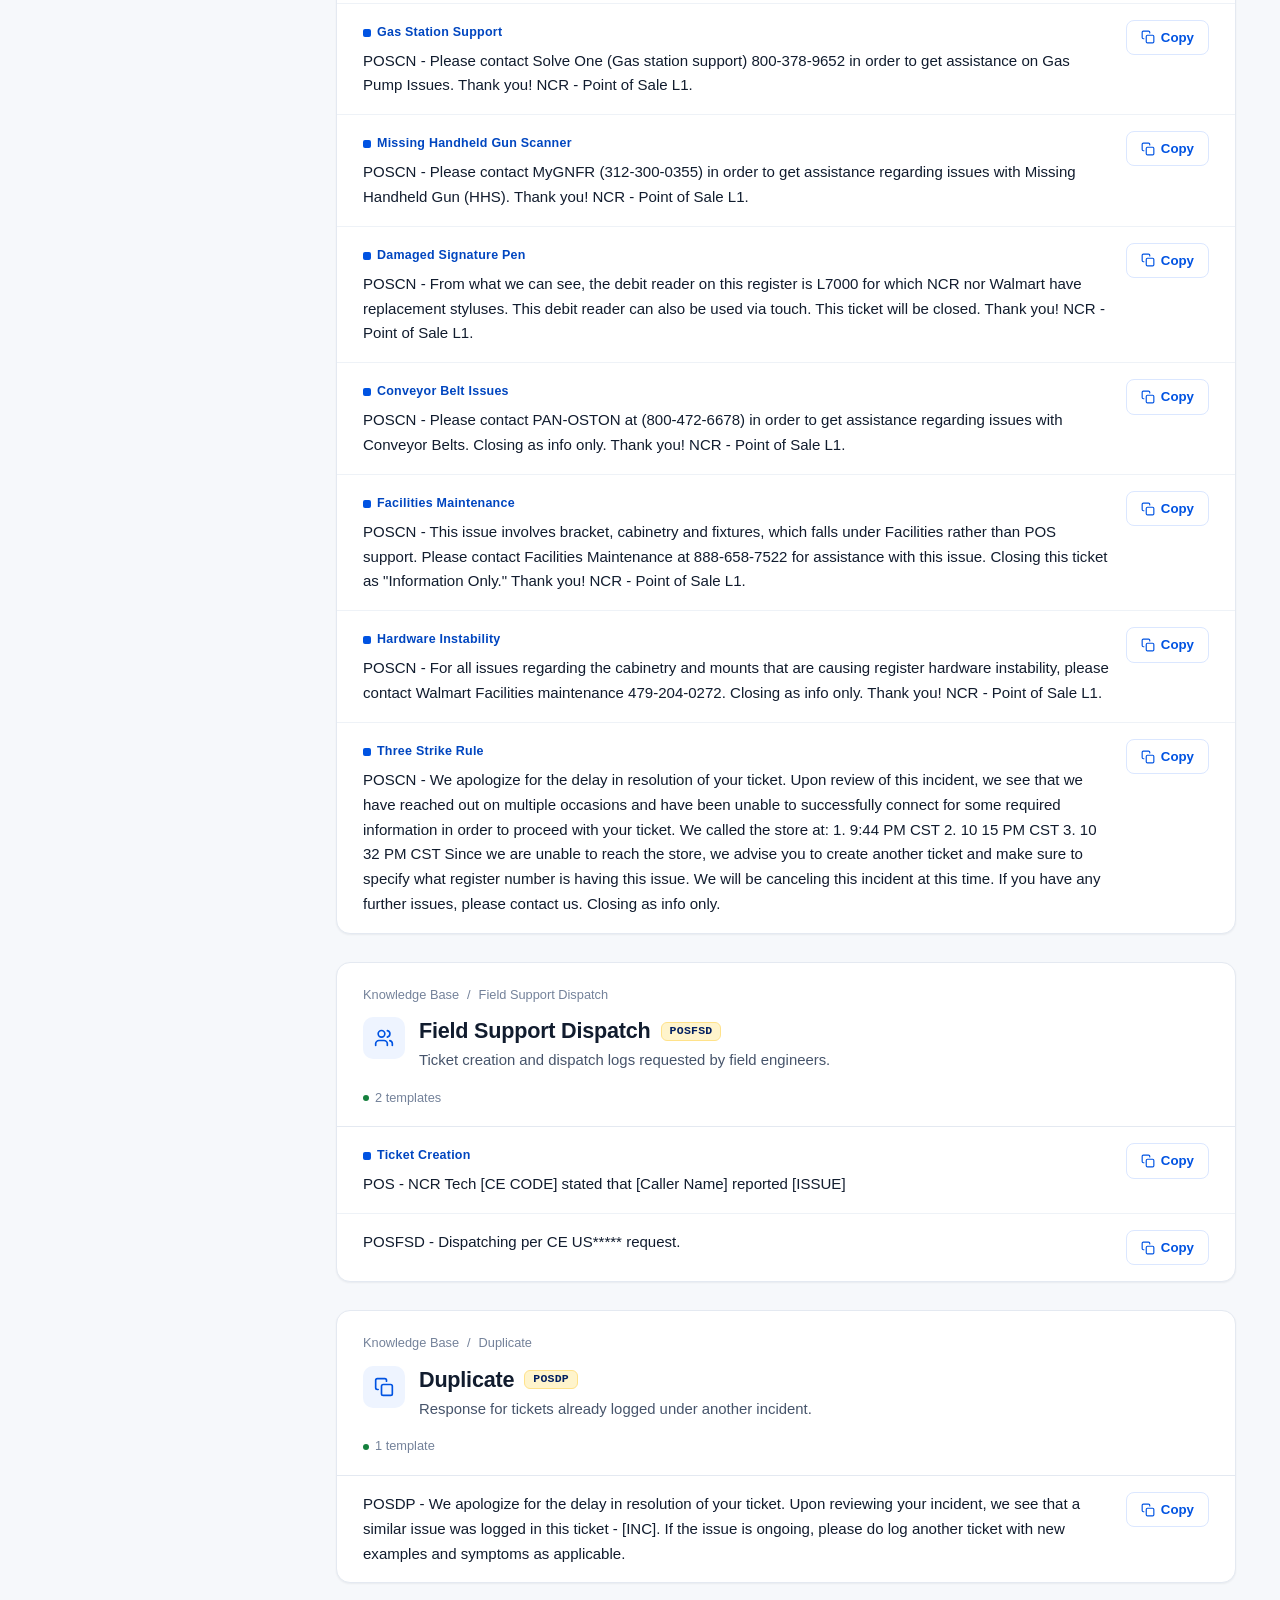
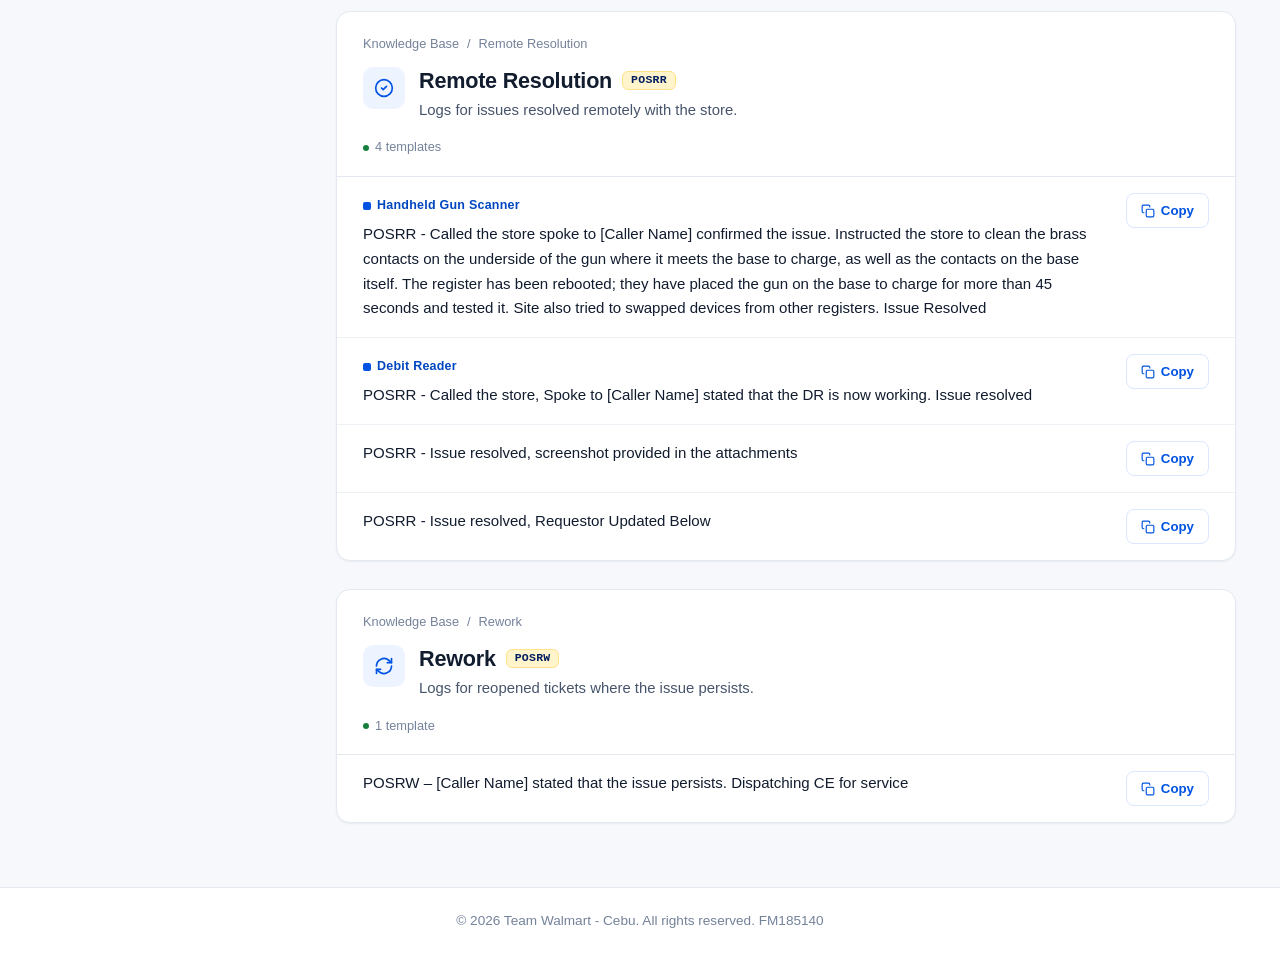
==== commit 6d5eef9d: "Modify article title and add log entry for POS Updated the tag from 'POSTS' to 'POS' in the article " ====
--- a/index.html
+++ b/index.html
@@ -171,7 +171,7 @@
         <div class="kb-article-title">
           <span class="card-icon"><svg class="icon" viewBox="0 0 24 24" fill="none" stroke="currentColor" stroke-width="2" stroke-linecap="round" stroke-linejoin="round" aria-hidden="true"><path d="M22 16.9v3a2 2 0 0 1-2.2 2 19.8 19.8 0 0 1-8.6-3.1 19.5 19.5 0 0 1-6-6A19.8 19.8 0 0 1 2.1 4.2 2 2 0 0 1 4.1 2h3a2 2 0 0 1 2 1.7c.1.9.4 1.8.7 2.7a2 2 0 0 1-.5 2.1L8 9.8a16 16 0 0 0 6 6l1.3-1.3a2 2 0 0 1 2.1-.4c.9.3 1.8.6 2.7.7a2 2 0 0 1 1.7 2Z"/></svg></span>
           <div>
-            <h2>Call Attempts <span class="tag">POSTS</span></h2>
+            <h2>Call Attempts <span class="tag">POS</span></h2>
             <p class="kb-article-desc">Call attempts, no-answer follow-ups and requests for store information.</p>
           </div>
         </div>
@@ -186,6 +186,13 @@
         </thead>
         <tbody>
           <tr>
+            <td><p class="log-text">POS - Disregard Previous Log</p></td>
+            <td class="action-cell">
+              <span class="status-msg">Copied!</span>
+              <button class="btn" onclick="copyLog(this)">Copy</button>
+            </td>
+          </tr>
+          <tr>
             <td><p class="log-text">POS - Adjusting Priority per SLA</p></td>
             <td class="action-cell">
               <span class="status-msg">Copied!</span>
@@ -278,13 +285,6 @@
           </tr>
           <tr>
             <td><p class="log-text">POS - Hello [Caller Name] could you please provide us with the register number so we can provide further assistance. Thank you.</p></td>
-            <td class="action-cell">
-              <span class="status-msg">Copied!</span>
-              <button class="btn" onclick="copyLog(this)">Copy</button>
-            </td>
-          </tr>
-          <tr>
-            <td><p class="log-text">POS - Disregard Previous Log</p></td>
             <td class="action-cell">
               <span class="status-msg">Copied!</span>
               <button class="btn" onclick="copyLog(this)">Copy</button>
